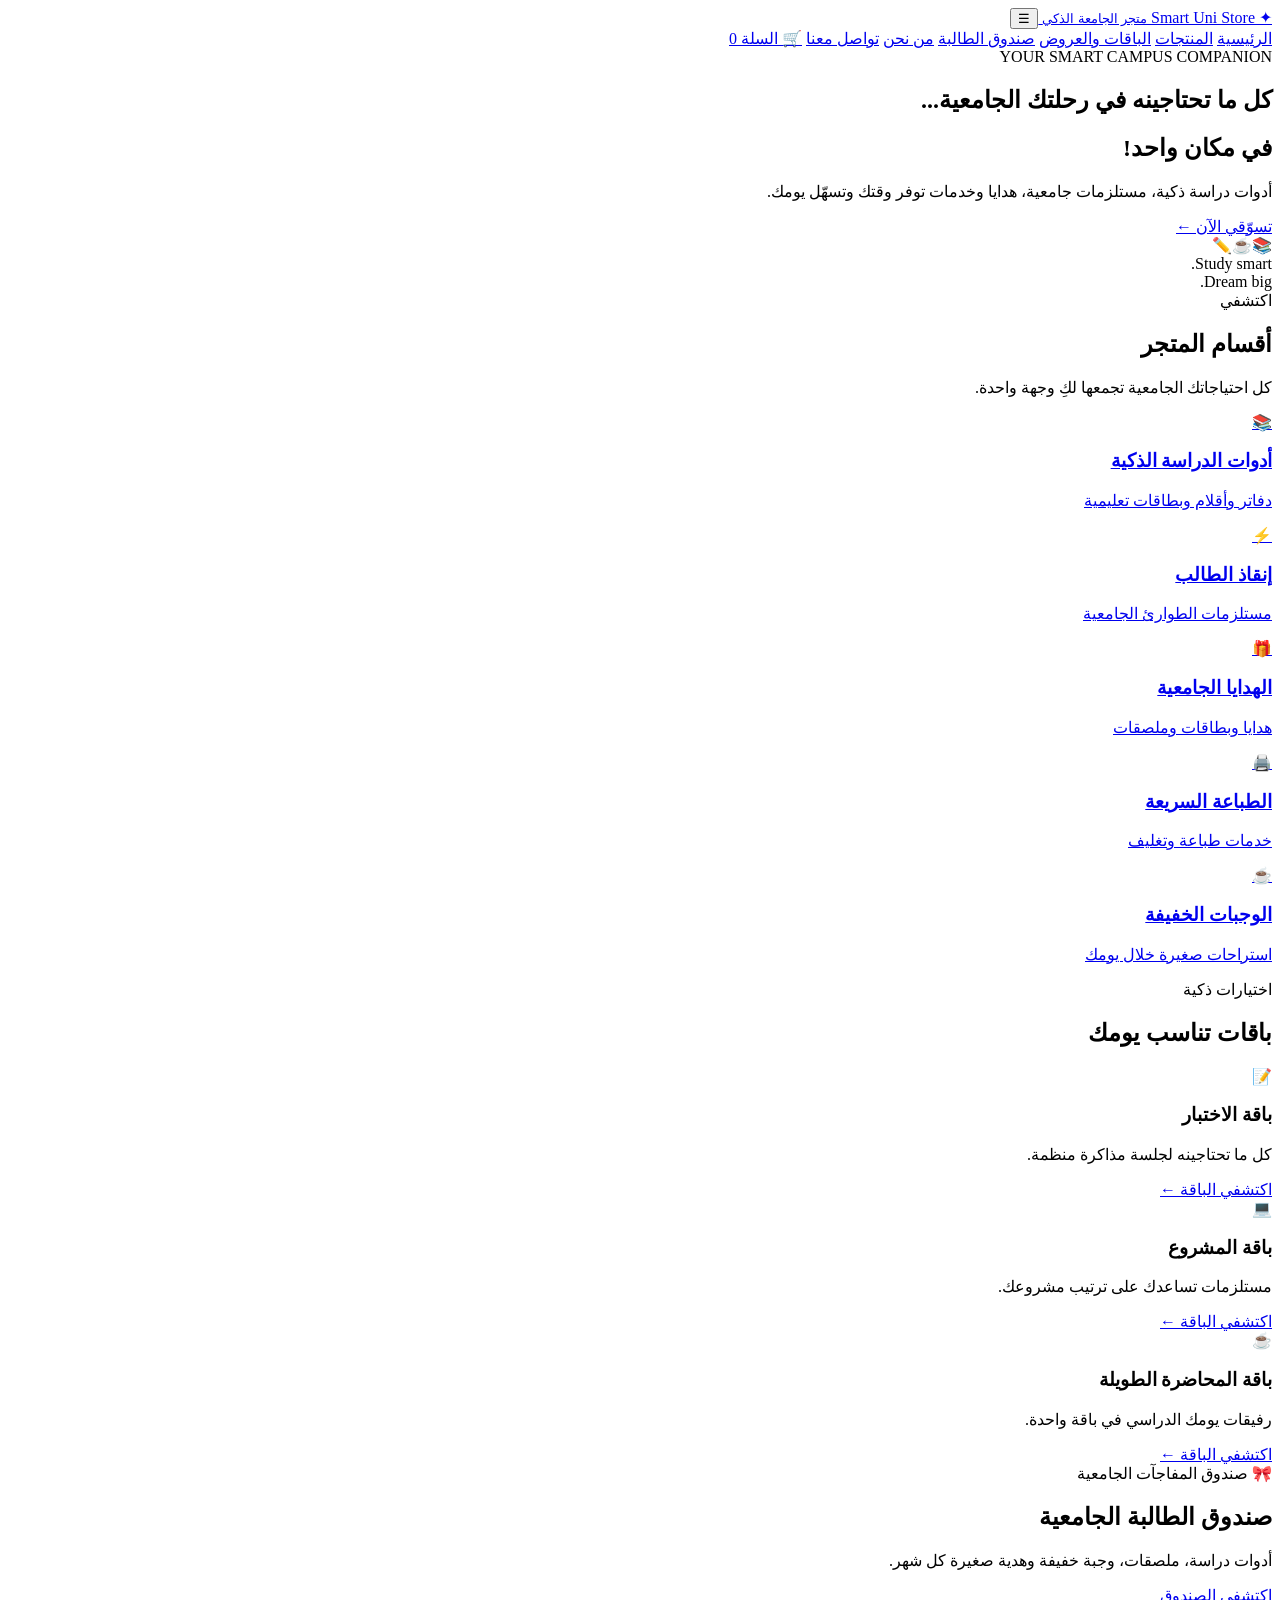
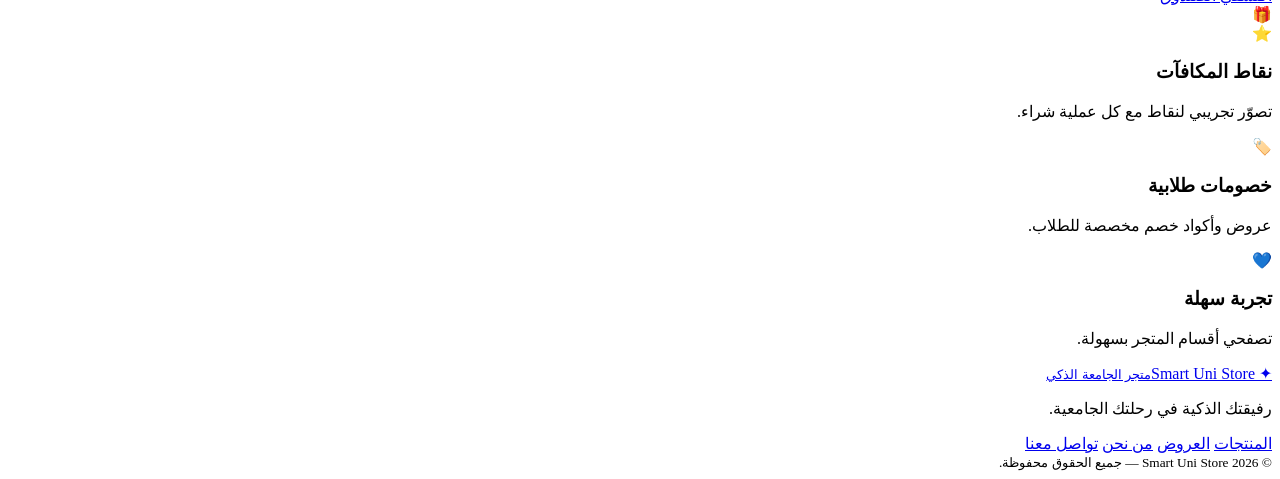
==== index.html @ 857a0400 "Create index.html" ====
<!DOCTYPE html>
<html lang="ar" dir="rtl">
<head>
  <meta charset="UTF-8">
  <meta name="viewport" content="width=device-width, initial-scale=1">
  <meta name="theme-color" content="#2A4D8F">
  <title>Smart Uni Store | متجر الجامعة الذكي</title>
  <meta name="description" content="كل ما تحتاجينه في رحلتك الجامعية في مكان واحد.">
  <link rel="preconnect" href="https://fonts.googleapis.com">
  <link rel="preconnect" href="https://fonts.gstatic.com" crossorigin>
  <link href="https://fonts.googleapis.com/css2?family=Cairo:wght@400;500;600;700;800&family=Montserrat:wght@500;600;700&display=swap" rel="stylesheet">
  <link rel="stylesheet" href="style.css">
</head>
<body>
  <header class="site-header">
    <a class="brand" href="index.html">
      <span class="brand-icon">✦</span>
      <span>Smart Uni Store
        <small>متجر الجامعة الذكي</small>
      </span>
    </a>
    <button class="menu-toggle" aria-label="فتح القائمة"
      aria-expanded="false" aria-controls="main-nav">☰</button>
    <nav id="main-nav">
      <a href="index.html">الرئيسية</a>
      <a href="products.html">المنتجات</a>
      <a href="offers.html">الباقات والعروض</a>
      <a href="box.html">صندوق الطالبة</a>
      <a href="about.html">من نحن</a>
      <a href="contact.html">تواصل معنا</a>
      <a href="cart.html">🛒 السلة <span id="cart-count">0</span></a>
    </nav>
  </header>

  <main>
    <section class="hero">
      <div class="hero-content">
        <span class="eyebrow">YOUR SMART CAMPUS COMPANION</span>
        <h1>كل ما تحتاجينه في رحلتك الجامعية...</h1>
        <h2>في مكان واحد!</h2>
        <p>أدوات دراسة ذكية، مستلزمات جامعية، هدايا وخدمات توفر وقتك وتسهّل يومك.</p>
        <a class="btn btn-gold" href="products.html">تسوّقي الآن ←</a>
      </div>
      <div class="hero-art" aria-hidden="true">
        <span>📚</span><span>☕</span><span>✏️</span>
        <div>Study smart.<br>Dream big.</div>
      </div>
    </section>

    <section class="section">
      <div class="section-heading">
        <span>اكتشفي</span>
        <h2>أقسام المتجر</h2>
        <p>كل احتياجاتك الجامعية تجمعها لكِ وجهة واحدة.</p>
      </div>
      <div class="category-grid">
        <a class="category-card" href="products.html">
          <span>📚</span><h3>أدوات الدراسة الذكية</h3>
          <p>دفاتر وأقلام وبطاقات تعليمية</p>
        </a>
        <a class="category-card" href="products.html?category=rescue">
          <span>⚡</span><h3>إنقاذ الطالب</h3>
          <p>مستلزمات الطوارئ الجامعية</p>
        </a>
        <a class="category-card" href="products.html?category=gifts">
          <span>🎁</span><h3>الهدايا الجامعية</h3>
          <p>هدايا وبطاقات وملصقات</p>
        </a>
        <a class="category-card" href="printing.html">
          <span>🖨️</span><h3>الطباعة السريعة</h3>
          <p>خدمات طباعة وتغليف</p>
        </a>
        <a class="category-card" href="products.html?category=snacks">
          <span>☕</span><h3>الوجبات الخفيفة</h3>
          <p>استراحات صغيرة خلال يومك</p>
        </a>
      </div>
    </section>

    <section class="section offers-section">
      <div class="section-heading">
        <span>اختيارات ذكية</span>
        <h2>باقات تناسب يومك</h2>
      </div>
      <div class="offer-grid">
        <article class="offer-card">
          <span>📝</span><h3>باقة الاختبار</h3>
          <p>كل ما تحتاجينه لجلسة مذاكرة منظمة.</p>
          <a href="offers.html">اكتشفي الباقة ←</a>
        </article>
        <article class="offer-card">
          <span>💻</span><h3>باقة المشروع</h3>
          <p>مستلزمات تساعدك على ترتيب مشروعك.</p>
          <a href="offers.html">اكتشفي الباقة ←</a>
        </article>
        <article class="offer-card">
          <span>☕</span><h3>باقة المحاضرة الطويلة</h3>
          <p>رفيقات يومك الدراسي في باقة واحدة.</p>
          <a href="offers.html">اكتشفي الباقة ←</a>
        </article>
      </div>
    </section>

    <section class="student-box">
      <div>
        <span>🎀 صندوق المفاجآت الجامعية</span>
        <h2>صندوق الطالبة الجامعية</h2>
        <p>أدوات دراسة، ملصقات، وجبة خفيفة وهدية صغيرة كل شهر.</p>
        <a class="btn btn-light" href="box.html">اكتشفي الصندوق</a>
      </div>
      <div class="box-illustration" aria-hidden="true">🎁</div>
    </section>

    <section class="section benefits">
      <div><span>⭐</span><h3>نقاط المكافآت</h3><p>تصوّر تجريبي لنقاط مع كل عملية شراء.</p></div>
      <div><span>🏷️</span><h3>خصومات طلابية</h3><p>عروض وأكواد خصم مخصصة للطلاب.</p></div>
      <div><span>💙</span><h3>تجربة سهلة</h3><p>تصفحي أقسام المتجر بسهولة.</p></div>
    </section>
  </main>

  <footer class="site-footer">
    <a class="brand footer-brand" href="index.html">
      <span class="brand-icon">✦</span>
      <span>Smart Uni Store<small>متجر الجامعة الذكي</small></span>
    </a>
    <p>رفيقتك الذكية في رحلتك الجامعية.</p>
    <div class="footer-links">
      <a href="products.html">المنتجات</a>
      <a href="offers.html">العروض</a>
      <a href="about.html">من نحن</a>
      <a href="contact.html">تواصل معنا</a>
    </div>
    <small>© 2026 Smart Uni Store — جميع الحقوق محفوظة.</small>
  </footer>

  <script src="script.js"></script>
</body>
</html>
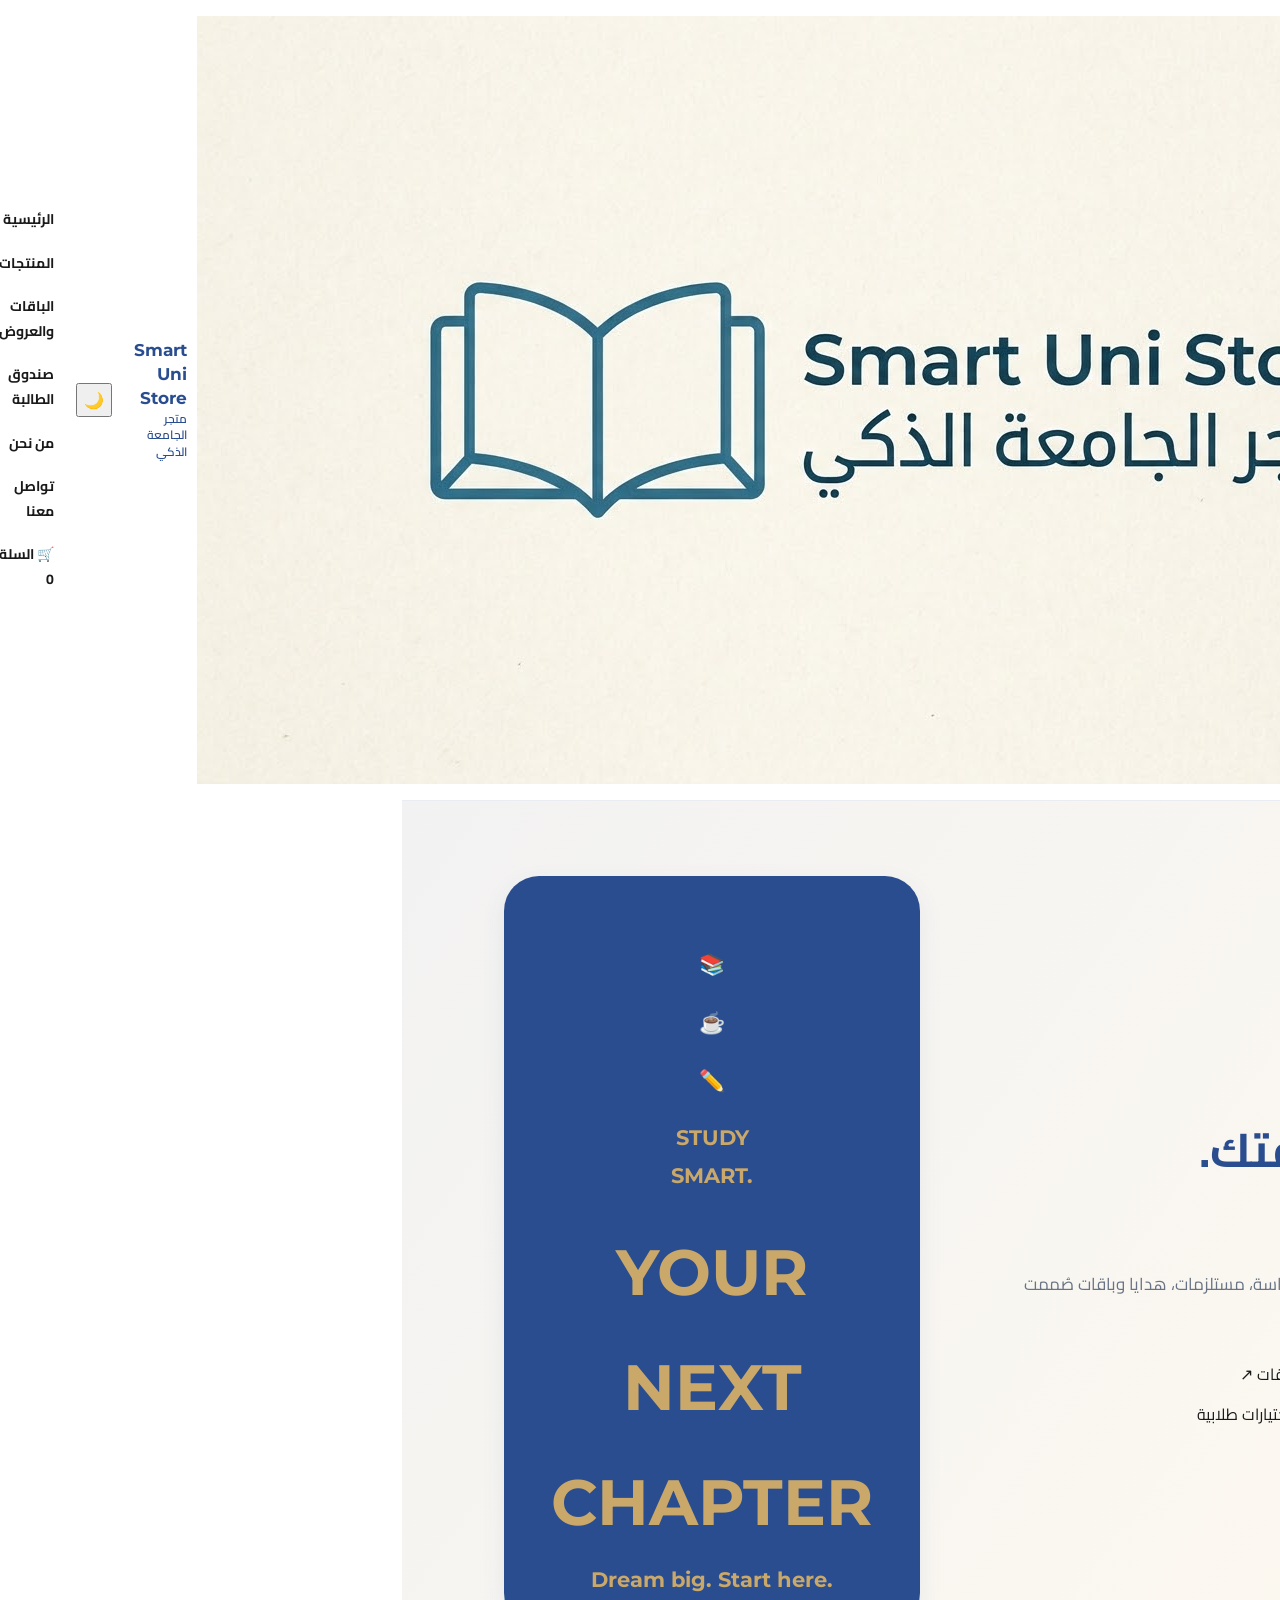
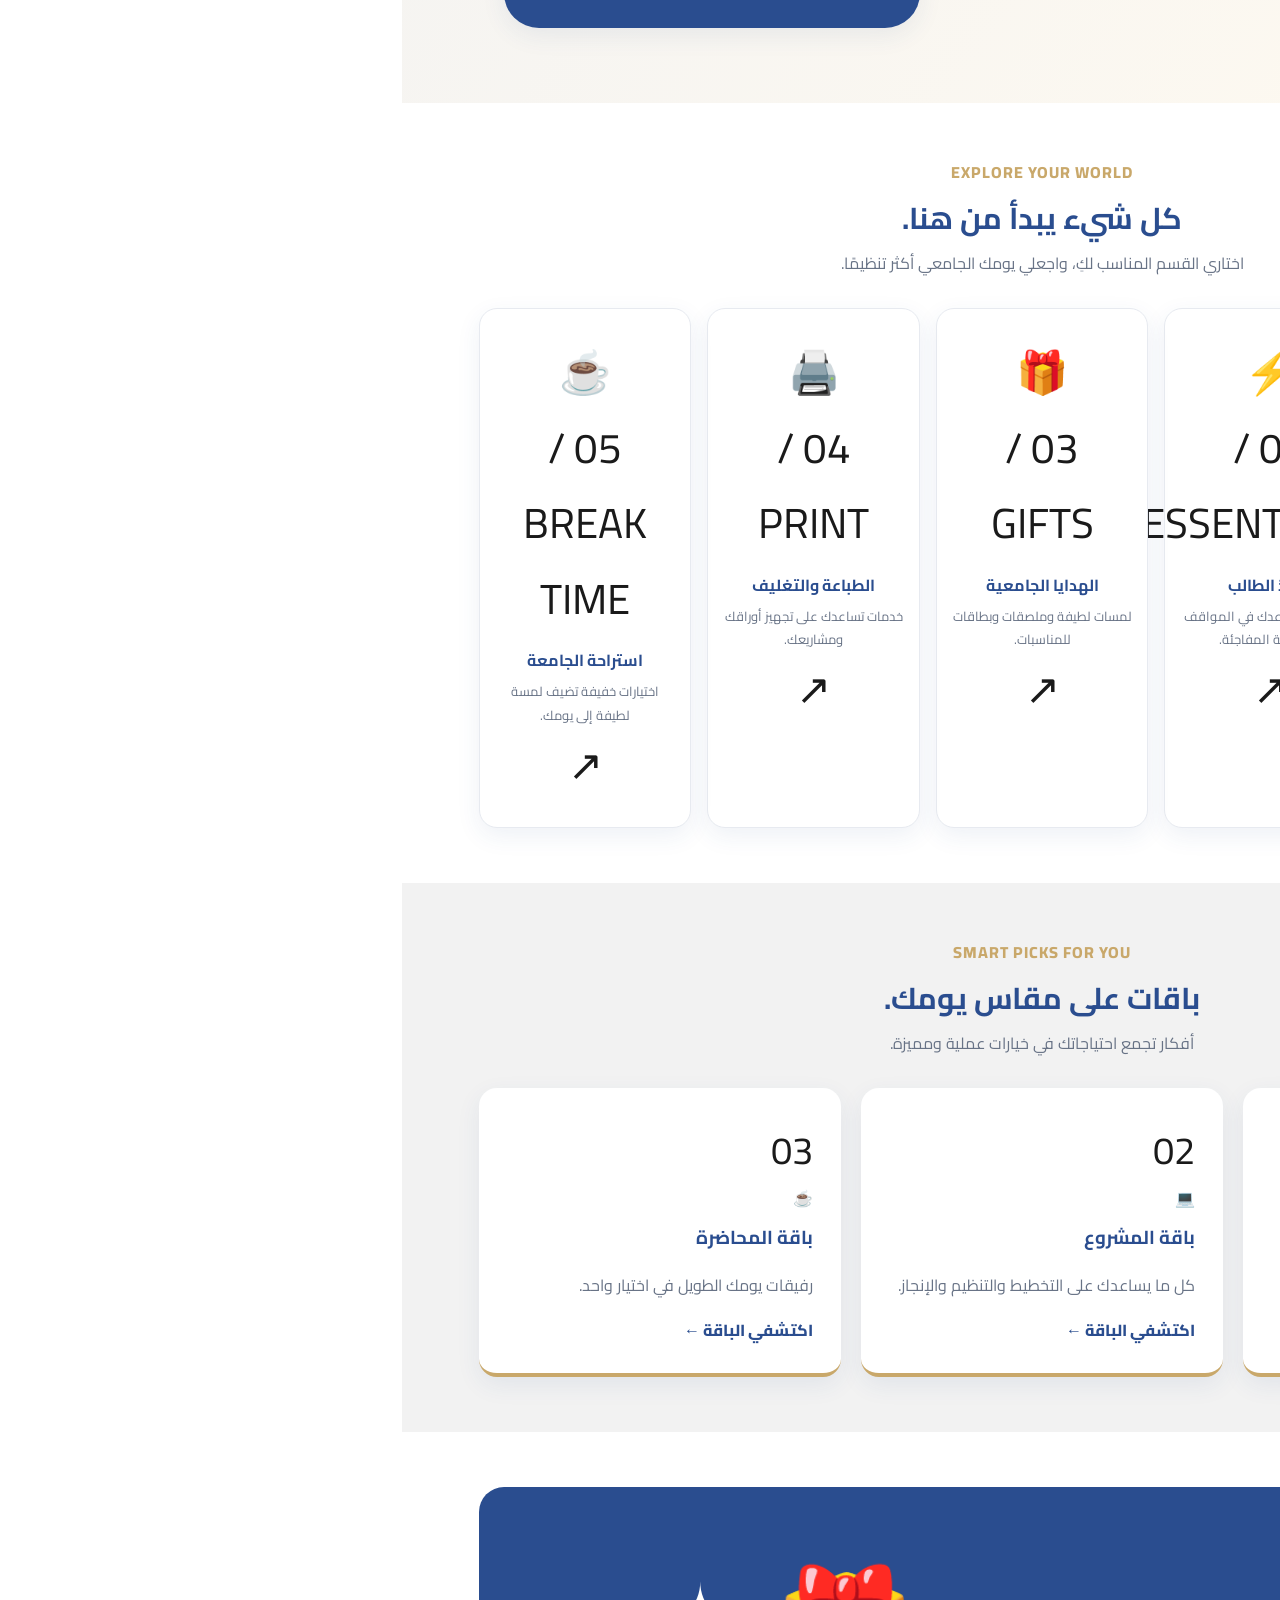
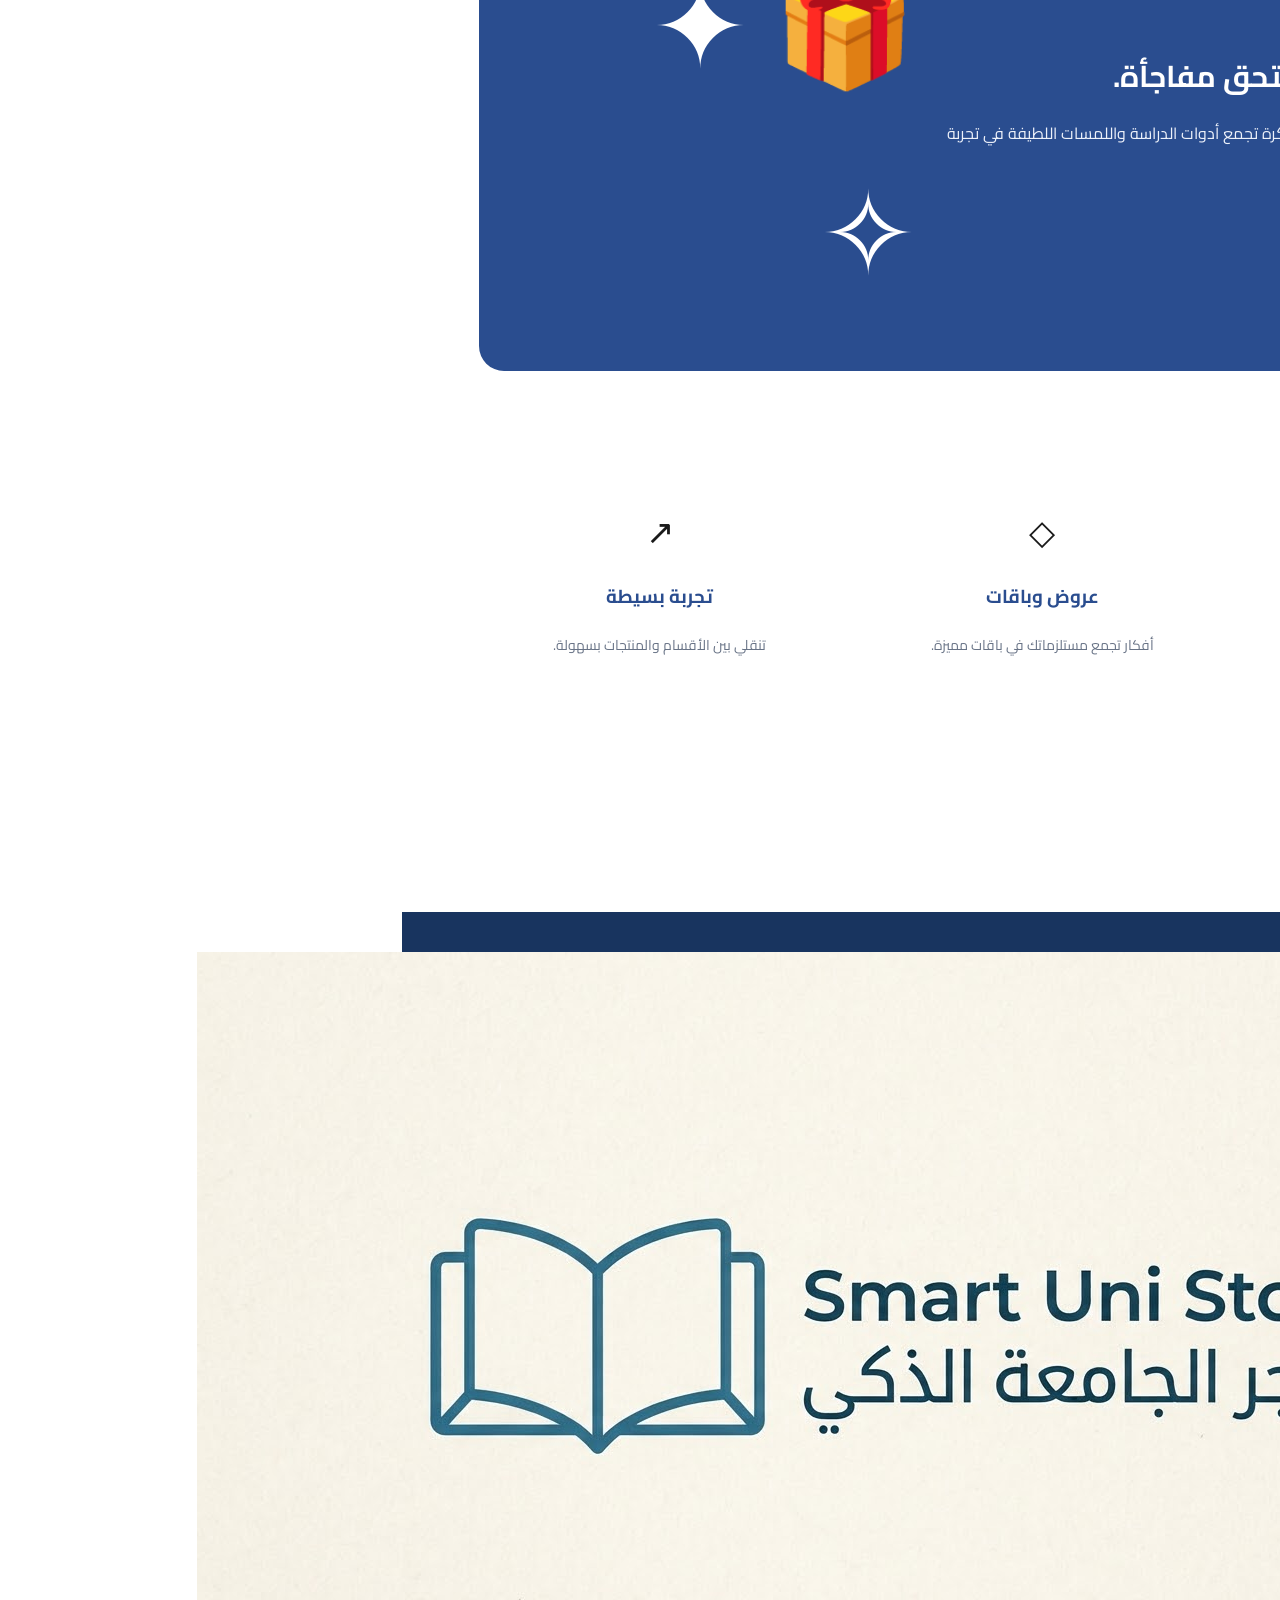
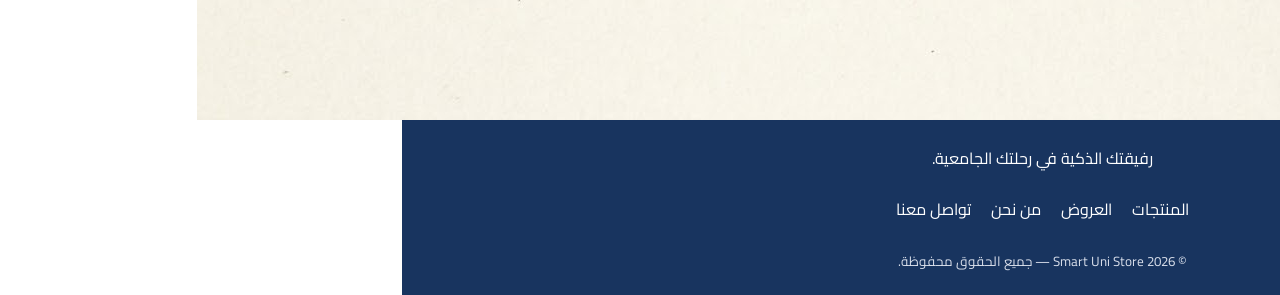
==== commit 326c02d6: "Update index.html" ====
--- a/index.html
+++ b/index.html
@@ -6,30 +6,37 @@
   <meta name="viewport" content="width=device-width, initial-scale=1">
   <meta name="theme-color" content="#2A4D8F">
   <title>Smart Uni Store | متجر الجامعة الذكي</title>
-  <meta name="description" content="كل ما تحتاجينه في رحلتك الجامعية في مكان واحد.">
+  <meta name="description" content="وجهتك الجامعية الذكية للأدوات الدراسية والمستلزمات والهدايا.">
   <link rel="preconnect" href="https://fonts.googleapis.com">
   <link rel="preconnect" href="https://fonts.gstatic.com" crossorigin>
-  <link href="https://fonts.googleapis.com/css2?family=Cairo:wght@400;500;600;700;800&family=Montserrat:wght@500;600;700&display=swap" rel="stylesheet">
+  <link href="https://fonts.googleapis.com/css2?family=Cairo:wght@400;500;600;700;800;900&family=Montserrat:wght@500;600;700;800&display=swap" rel="stylesheet">
   <link rel="stylesheet" href="style.css">
 </head>
 <body>
+
   <header class="site-header">
-    <a class="brand" href="index.html">
-      <span class="brand-icon">✦</span>
-      <span>Smart Uni Store
+    <a class="brand" href="index.html" aria-label="Smart Uni Store الرئيسية">
+      <img src="IMG_2019.jpeg" alt="شعار Smart Uni Store" class="brand-logo">
+      <span class="brand-text">
+        <strong>Smart Uni Store</strong>
         <small>متجر الجامعة الذكي</small>
       </span>
     </a>
-    <button class="menu-toggle" aria-label="فتح القائمة"
-      aria-expanded="false" aria-controls="main-nav">☰</button>
+
+    <div class="header-actions">
+      <button id="theme-toggle" class="theme-toggle" type="button" aria-label="تغيير المظهر" title="الوضع الداكن أو الفاتح">🌙</button>
+      <button class="menu-toggle" type="button" aria-label="فتح القائمة"
+        aria-expanded="false" aria-controls="main-nav">☰</button>
+    </div>
+
     <nav id="main-nav">
-      <a href="index.html">الرئيسية</a>
+      <a href="index.html" aria-current="page">الرئيسية</a>
       <a href="products.html">المنتجات</a>
       <a href="offers.html">الباقات والعروض</a>
       <a href="box.html">صندوق الطالبة</a>
       <a href="about.html">من نحن</a>
       <a href="contact.html">تواصل معنا</a>
-      <a href="cart.html">🛒 السلة <span id="cart-count">0</span></a>
+      <a href="cart.html" class="cart-link">🛒 السلة <span id="cart-count">0</span></a>
     </nav>
   </header>
 
@@ -37,100 +44,177 @@
     <section class="hero">
       <div class="hero-content">
         <span class="eyebrow">YOUR SMART CAMPUS COMPANION</span>
-        <h1>كل ما تحتاجينه في رحلتك الجامعية...</h1>
-        <h2>في مكان واحد!</h2>
-        <p>أدوات دراسة ذكية، مستلزمات جامعية، هدايا وخدمات توفر وقتك وتسهّل يومك.</p>
-        <a class="btn btn-gold" href="products.html">تسوّقي الآن ←</a>
-      </div>
-      <div class="hero-art" aria-hidden="true">
-        <span>📚</span><span>☕</span><span>✏️</span>
-        <div>Study smart.<br>Dream big.</div>
+        <h1>جامعتك، بطريقتك.<br><span>يومك أذكى.</span></h1>
+        <p>كل ما تحتاجينه في رحلتك الجامعية؛ أدوات دراسة، مستلزمات، هدايا وباقات صُممت لتجعل يومك أسهل وأكثر إلهامًا.</p>
+
+        <div class="hero-actions">
+          <a class="btn btn-gold" href="products.html">اكتشفي المنتجات <span>←</span></a>
+          <a class="hero-secondary" href="offers.html">استكشفي الباقات ↗</a>
+        </div>
+
+        <div class="hero-highlights">
+          <span>✦ احتياجات في مكان واحد</span>
+          <span>✦ تجربة سهلة</span>
+          <span>✦ اختيارات طلابية</span>
+        </div>
+      </div>
+
+      <div class="hero-art" aria-label="أدوات الدراسة الجامعية">
+        <div class="hero-orbit orbit-one"></div>
+        <div class="hero-orbit orbit-two"></div>
+        <div class="hero-product product-book">📚</div>
+        <div class="hero-product product-coffee">☕</div>
+        <div class="hero-product product-pencil">✏️</div>
+        <div class="hero-sticker">STUDY<br>SMART.</div>
+        <div class="hero-art-caption">
+          <span>YOUR NEXT CHAPTER</span>
+          <strong>Dream big. Start here.</strong>
+        </div>
       </div>
     </section>
 
     <section class="section">
       <div class="section-heading">
-        <span>اكتشفي</span>
-        <h2>أقسام المتجر</h2>
-        <p>كل احتياجاتك الجامعية تجمعها لكِ وجهة واحدة.</p>
-      </div>
+        <span class="section-kicker">EXPLORE YOUR WORLD</span>
+        <h2>كل شيء يبدأ من <span>هنا.</span></h2>
+        <p>اختاري القسم المناسب لكِ، واجعلي يومك الجامعي أكثر تنظيمًا.</p>
+      </div>
+
       <div class="category-grid">
         <a class="category-card" href="products.html">
-          <span>📚</span><h3>أدوات الدراسة الذكية</h3>
-          <p>دفاتر وأقلام وبطاقات تعليمية</p>
-        </a>
+          <span class="category-icon">📚</span>
+          <span class="category-number">01 / STUDY</span>
+          <h3>أدوات الدراسة</h3>
+          <p>دفاتر، أقلام وبطاقات تعليمية لتنظيم أفكارك.</p>
+          <span class="card-arrow">↗</span>
+        </a>
+
         <a class="category-card" href="products.html?category=rescue">
-          <span>⚡</span><h3>إنقاذ الطالب</h3>
-          <p>مستلزمات الطوارئ الجامعية</p>
-        </a>
+          <span class="category-icon">⚡</span>
+          <span class="category-number">02 / ESSENTIALS</span>
+          <h3>إنقاذ الطالب</h3>
+          <p>مستلزمات تساعدك في المواقف الجامعية المفاجئة.</p>
+          <span class="card-arrow">↗</span>
+        </a>
+
         <a class="category-card" href="products.html?category=gifts">
-          <span>🎁</span><h3>الهدايا الجامعية</h3>
-          <p>هدايا وبطاقات وملصقات</p>
-        </a>
+          <span class="category-icon">🎁</span>
+          <span class="category-number">03 / GIFTS</span>
+          <h3>الهدايا الجامعية</h3>
+          <p>لمسات لطيفة وملصقات وبطاقات للمناسبات.</p>
+          <span class="card-arrow">↗</span>
+        </a>
+
         <a class="category-card" href="printing.html">
-          <span>🖨️</span><h3>الطباعة السريعة</h3>
-          <p>خدمات طباعة وتغليف</p>
-        </a>
+          <span class="category-icon">🖨️</span>
+          <span class="category-number">04 / PRINT</span>
+          <h3>الطباعة والتغليف</h3>
+          <p>خدمات تساعدك على تجهيز أوراقك ومشاريعك.</p>
+          <span class="card-arrow">↗</span>
+        </a>
+
         <a class="category-card" href="products.html?category=snacks">
-          <span>☕</span><h3>الوجبات الخفيفة</h3>
-          <p>استراحات صغيرة خلال يومك</p>
+          <span class="category-icon">☕</span>
+          <span class="category-number">05 / BREAK TIME</span>
+          <h3>استراحة الجامعة</h3>
+          <p>اختيارات خفيفة تضيف لمسة لطيفة إلى يومك.</p>
+          <span class="card-arrow">↗</span>
         </a>
       </div>
     </section>
 
     <section class="section offers-section">
       <div class="section-heading">
-        <span>اختيارات ذكية</span>
-        <h2>باقات تناسب يومك</h2>
-      </div>
+        <span class="section-kicker">SMART PICKS FOR YOU</span>
+        <h2>باقات على <span>مقاس يومك.</span></h2>
+        <p>أفكار تجمع احتياجاتك في خيارات عملية ومميزة.</p>
+      </div>
+
       <div class="offer-grid">
         <article class="offer-card">
-          <span>📝</span><h3>باقة الاختبار</h3>
-          <p>كل ما تحتاجينه لجلسة مذاكرة منظمة.</p>
-          <a href="offers.html">اكتشفي الباقة ←</a>
+          <span class="offer-number">01</span>
+          <div class="offer-icon">📝</div>
+          <h3>باقة الاختبار</h3>
+          <p>رتّبي جلسة المذاكرة بأدواتك الأساسية.</p>
+          <a href="offers.html">اكتشفي الباقة <span>←</span></a>
         </article>
+
         <article class="offer-card">
-          <span>💻</span><h3>باقة المشروع</h3>
-          <p>مستلزمات تساعدك على ترتيب مشروعك.</p>
-          <a href="offers.html">اكتشفي الباقة ←</a>
+          <span class="offer-number">02</span>
+          <div class="offer-icon">💻</div>
+          <h3>باقة المشروع</h3>
+          <p>كل ما يساعدك على التخطيط والتنظيم والإنجاز.</p>
+          <a href="offers.html">اكتشفي الباقة <span>←</span></a>
         </article>
+
         <article class="offer-card">
-          <span>☕</span><h3>باقة المحاضرة الطويلة</h3>
-          <p>رفيقات يومك الدراسي في باقة واحدة.</p>
-          <a href="offers.html">اكتشفي الباقة ←</a>
+          <span class="offer-number">03</span>
+          <div class="offer-icon">☕</div>
+          <h3>باقة المحاضرة</h3>
+          <p>رفيقات يومك الطويل في اختيار واحد.</p>
+          <a href="offers.html">اكتشفي الباقة <span>←</span></a>
         </article>
       </div>
     </section>
 
     <section class="student-box">
-      <div>
-        <span>🎀 صندوق المفاجآت الجامعية</span>
-        <h2>صندوق الطالبة الجامعية</h2>
-        <p>أدوات دراسة، ملصقات، وجبة خفيفة وهدية صغيرة كل شهر.</p>
-        <a class="btn btn-light" href="box.html">اكتشفي الصندوق</a>
-      </div>
-      <div class="box-illustration" aria-hidden="true">🎁</div>
+      <div class="student-box-content">
+        <span class="section-kicker">A LITTLE SURPRISE FOR YOU</span>
+        <h2>يومك الجامعي يستحق <span>مفاجأة.</span></h2>
+        <p>اكتشفي صندوق الطالبة الجامعية، بفكرة تجمع أدوات الدراسة واللمسات اللطيفة في تجربة واحدة.</p>
+        <a class="btn btn-light" href="box.html">اكتشفي الصندوق ←</a>
+      </div>
+      <div class="box-illustration" aria-hidden="true">
+        <span class="box-glow"></span>
+        <span class="box-emoji">🎁</span>
+        <span class="box-sparkle sparkle-one">✦</span>
+        <span class="box-sparkle sparkle-two">✧</span>
+      </div>
     </section>
 
     <section class="section benefits">
-      <div><span>⭐</span><h3>نقاط المكافآت</h3><p>تصوّر تجريبي لنقاط مع كل عملية شراء.</p></div>
-      <div><span>🏷️</span><h3>خصومات طلابية</h3><p>عروض وأكواد خصم مخصصة للطلاب.</p></div>
-      <div><span>💙</span><h3>تجربة سهلة</h3><p>تصفحي أقسام المتجر بسهولة.</p></div>
+      <div class="benefit-card">
+        <span>✦</span>
+        <h3>اختيارات ذكية</h3>
+        <p>أقسام متنوعة لاحتياجات الحياة الجامعية.</p>
+      </div>
+      <div class="benefit-card">
+        <span>◇</span>
+        <h3>عروض وباقات</h3>
+        <p>أفكار تجمع مستلزماتك في باقات مميزة.</p>
+      </div>
+      <div class="benefit-card">
+        <span>↗</span>
+        <h3>تجربة بسيطة</h3>
+        <p>تنقلي بين الأقسام والمنتجات بسهولة.</p>
+      </div>
+    </section>
+
+    <section class="closing-banner">
+      <span class="section-kicker">YOUR CAMPUS. YOUR STYLE.</span>
+      <h2>ابدئي فصلًا جامعيًا <span>أكثر ذكاءً.</span></h2>
+      <a class="btn btn-gold" href="products.html">تصفحي المتجر الآن ←</a>
     </section>
   </main>
 
   <footer class="site-footer">
     <a class="brand footer-brand" href="index.html">
-      <span class="brand-icon">✦</span>
-      <span>Smart Uni Store<small>متجر الجامعة الذكي</small></span>
+      <img src="IMG_2019.jpeg" alt="شعار Smart Uni Store" class="brand-logo">
+      <span class="brand-text">
+        <strong>Smart Uni Store</strong>
+        <small>متجر الجامعة الذكي</small>
+      </span>
     </a>
+
     <p>رفيقتك الذكية في رحلتك الجامعية.</p>
+
     <div class="footer-links">
       <a href="products.html">المنتجات</a>
       <a href="offers.html">العروض</a>
       <a href="about.html">من نحن</a>
       <a href="contact.html">تواصل معنا</a>
     </div>
+
     <small>© 2026 Smart Uni Store — جميع الحقوق محفوظة.</small>
   </footer>
 
--- a/style.css
+++ b/style.css
@@ -0,0 +1,472 @@
+
+@import url('https://fonts.googleapis.com/css2?family=Cairo:wght@400;500;600;700;800&family=Montserrat:wght@500;600;700&display=swap');
+
+:root {
+  --blue: #2A4D8F;
+  --gold: #C9A86A;
+  --gray: #F2F2F2;
+  --ink: #1A1A1A;
+  --white: #FFFFFF;
+  --muted: #687386;
+  --radius: 18px;
+  --shadow: 0 8px 25px rgba(42, 77, 143, 0.08);
+}
+
+* {
+  box-sizing: border-box;
+}
+
+html {
+  scroll-behavior: smooth;
+}
+
+body {
+  margin: 0;
+  font-family: 'Cairo', sans-serif;
+  background: var(--white);
+  color: var(--ink);
+  line-height: 1.8;
+}
+
+a {
+  color: inherit;
+  text-decoration: none;
+}
+
+button, input, textarea, select {
+  font: inherit;
+}
+
+button, a {
+  -webkit-tap-highlight-color: transparent;
+}
+
+.site-header {
+  display: flex;
+  align-items: center;
+  justify-content: space-between;
+  gap: 22px;
+  padding: 16px 6%;
+  background: var(--white);
+  border-bottom: 1px solid #e9edf3;
+  position: sticky;
+  top: 0;
+  z-index: 20;
+}
+
+.brand {
+  display: inline-flex;
+  align-items: center;
+  gap: 10px;
+  color: var(--blue);
+  font-family: 'Montserrat', 'Cairo', sans-serif;
+  font-size: 17px;
+  font-weight: 800;
+  line-height: 1.4;
+}
+
+.brand small {
+  display: block;
+  font-family: 'Cairo', sans-serif;
+  font-size: 12px;
+  font-weight: 600;
+}
+
+.brand-icon {
+  display: grid;
+  place-items: center;
+  width: 43px;
+  height: 43px;
+  background: var(--blue);
+  color: var(--gold);
+  border-radius: 14px;
+  font-size: 27px;
+}
+
+.site-header nav {
+  display: flex;
+  align-items: center;
+  flex-wrap: wrap;
+  gap: 18px;
+  font-size: 14px;
+  font-weight: 700;
+}
+
+.site-header nav a:hover,
+.footer-links a:hover {
+  color: var(--gold);
+}
+
+.menu-toggle {
+  display: none;
+  border: 0;
+  background: var(--blue);
+  color: white;
+  border-radius: 10px;
+  padding: 8px 12px;
+  font-size: 22px;
+  cursor: pointer;
+}
+
+.hero {
+  display: grid;
+  grid-template-columns: 1.2fr 0.8fr;
+  align-items: center;
+  gap: 35px;
+  padding: 75px 8%;
+  background: linear-gradient(125deg, #f2f2f2, #fffaf0);
+  overflow: hidden;
+}
+
+.hero-content {
+  max-width: 680px;
+}
+
+.eyebrow,
+.section-heading > span {
+  color: var(--gold);
+  font-weight: 800;
+  letter-spacing: 1px;
+}
+
+.hero h1 {
+  color: var(--blue);
+  font-size: clamp(28px, 4vw, 47px);
+  line-height: 1.45;
+  margin: 12px 0 0;
+}
+
+.hero h2 {
+  color: var(--gold);
+  font-size: clamp(28px, 4vw, 44px);
+  margin: 0 0 12px;
+}
+
+.hero p {
+  color: var(--muted);
+  font-size: 17px;
+  max-width: 570px;
+}
+
+.hero-art {
+  min-height: 270px;
+  border-radius: 35px;
+  background: var(--blue);
+  color: white;
+  display: flex;
+  align-items: center;
+  justify-content: center;
+  flex-wrap: wrap;
+  gap: 20px;
+  padding: 30px;
+  box-shadow: var(--shadow);
+}
+
+.hero-art span {
+  font-size: clamp(35px, 5vw, 65px);
+}
+
+.hero-art div {
+  width: 100%;
+  text-align: center;
+  color: var(--gold);
+  font-family: 'Montserrat', sans-serif;
+  font-size: 21px;
+  font-weight: 700;
+  direction: ltr;
+}
+
+.btn {
+  display: inline-flex;
+  align-items: center;
+  justify-content: center;
+  padding: 12px 25px;
+  border-radius: 30px;
+  font-weight: 800;
+  transition: transform .2s, box-shadow .2s;
+}
+
+.btn:hover {
+  transform: translateY(-2px);
+  box-shadow: var(--shadow);
+}
+
+.btn-gold {
+  background: var(--gold);
+  color: #fff;
+}
+
+.btn-light {
+  background: white;
+  color: var(--blue);
+}
+
+.section {
+  padding: 55px 6%;
+}
+
+.section-heading {
+  text-align: center;
+  margin-bottom: 30px;
+}
+
+.section-heading h2 {
+  color: var(--blue);
+  font-size: 30px;
+  margin: 4px 0;
+}
+
+.section-heading p {
+  color: var(--muted);
+  margin: 0;
+}
+
+.category-grid {
+  display: grid;
+  grid-template-columns: repeat(5, minmax(0, 1fr));
+  gap: 16px;
+}
+
+.category-card {
+  text-align: center;
+  padding: 25px 14px;
+  border: 1px solid #e7eaf0;
+  background: white;
+  border-radius: var(--radius);
+  box-shadow: var(--shadow);
+  transition: transform .2s, border-color .2s;
+}
+
+.category-card:hover {
+  transform: translateY(-5px);
+  border-color: var(--gold);
+}
+
+.category-card > span {
+  display: block;
+  font-size: 42px;
+}
+
+.category-card h3 {
+  color: var(--blue);
+  font-size: 16px;
+  margin: 10px 0 5px;
+}
+
+.category-card p {
+  color: var(--muted);
+  font-size: 13px;
+  margin: 0;
+}
+
+.offers-section {
+  background: var(--gray);
+}
+
+.offer-grid {
+  display: grid;
+  grid-template-columns: repeat(3, minmax(0, 1fr));
+  gap: 20px;
+}
+
+.offer-card {
+  background: white;
+  border-radius: var(--radius);
+  padding: 28px;
+  border-bottom: 4px solid var(--gold);
+  box-shadow: var(--shadow);
+}
+
+.offer-card > span {
+  font-size: 38px;
+}
+
+.offer-card h3 {
+  color: var(--blue);
+  margin: 8px 0;
+}
+
+.offer-card p {
+  color: var(--muted);
+}
+
+.offer-card a {
+  color: var(--blue);
+  font-weight: 800;
+}
+
+.student-box {
+  margin: 55px 6%;
+  padding: 35px 6%;
+  border-radius: 25px;
+  background: var(--blue);
+  color: white;
+  display: flex;
+  align-items: center;
+  justify-content: space-between;
+  gap: 25px;
+}
+
+.student-box h2 {
+  font-size: 30px;
+  margin: 8px 0;
+}
+
+.student-box p {
+  color: #edf1fa;
+}
+
+.student-box > div:first-child > span {
+  color: var(--gold);
+  font-weight: 800;
+}
+
+.box-illustration {
+  font-size: clamp(65px, 10vw, 115px);
+}
+
+.benefits {
+  display: grid;
+  grid-template-columns: repeat(3, minmax(0, 1fr));
+  gap: 20px;
+  text-align: center;
+}
+
+.benefits > div {
+  padding: 20px;
+}
+
+.benefits span {
+  font-size: 34px;
+}
+
+.benefits h3 {
+  color: var(--blue);
+}
+
+.benefits p {
+  color: var(--muted);
+  font-size: 14px;
+}
+
+.site-footer {
+  padding: 40px 6% 20px;
+  background: #18345f;
+  color: white;
+  text-align: center;
+}
+
+.footer-brand {
+  color: white;
+  justify-content: center;
+}
+
+.footer-links {
+  display: flex;
+  flex-wrap: wrap;
+  justify-content: center;
+  gap: 20px;
+  margin: 22px 0;
+}
+
+.site-footer > small {
+  color: #d8deea;
+}
+
+@media (max-width: 1000px) {
+  .site-header {
+    padding: 14px 4%;
+  }
+
+  .site-header nav {
+    gap: 12px;
+  }
+
+  .category-grid {
+    grid-template-columns: repeat(3, minmax(0, 1fr));
+  }
+
+  .hero {
+    padding: 55px 5%;
+  }
+}
+
+@media (max-width: 700px) {
+  .site-header {
+    flex-wrap: wrap;
+    gap: 12px;
+  }
+
+  .menu-toggle {
+    display: block;
+  }
+
+  .site-header nav {
+    display: none;
+    flex-direction: column;
+    align-items: stretch;
+    width: 100%;
+    gap: 0;
+  }
+
+  .site-header nav.open {
+    display: flex;
+  }
+
+  .site-header nav a {
+    padding: 10px 5px;
+    border-top: 1px solid #e9edf3;
+  }
+
+  .hero {
+    grid-template-columns: 1fr;
+    padding: 40px 6%;
+    gap: 25px;
+  }
+
+  .hero-art {
+    min-height: 190px;
+  }
+
+  .section {
+    padding: 40px 5%;
+  }
+
+  .category-grid {
+    grid-template-columns: repeat(2, minmax(0, 1fr));
+    gap: 12px;
+  }
+
+  .offer-grid,
+  .benefits {
+    grid-template-columns: 1fr;
+  }
+
+  .student-box {
+    margin: 35px 5%;
+    padding: 25px;
+  }
+
+  .student-box h2 {
+    font-size: 23px;
+  }
+
+  .box-illustration {
+    font-size: 55px;
+  }
+}
+
+@media (max-width: 380px) {
+  .brand {
+    font-size: 14px;
+  }
+
+  .brand-icon {
+    width: 36px;
+    height: 36px;
+  }
+
+  .category-card {
+    padding: 18px 8px;
+  }
+}
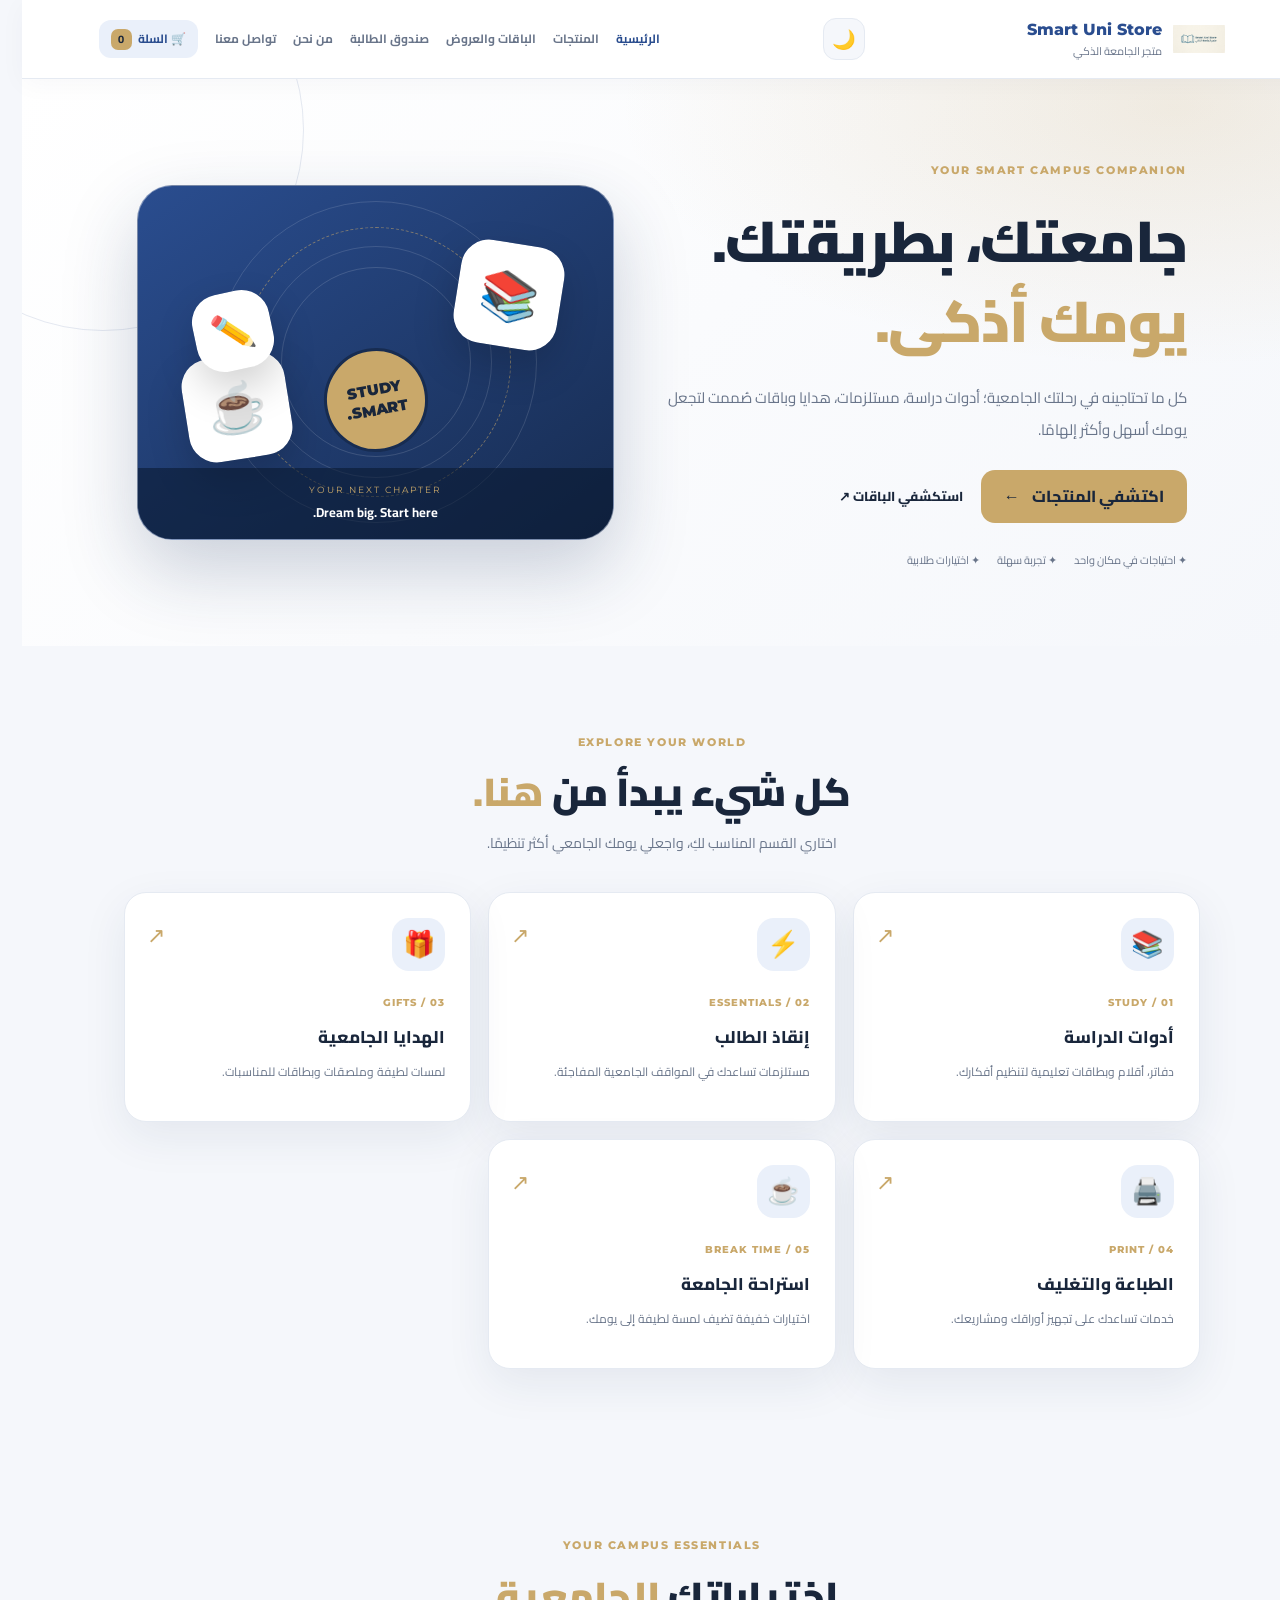
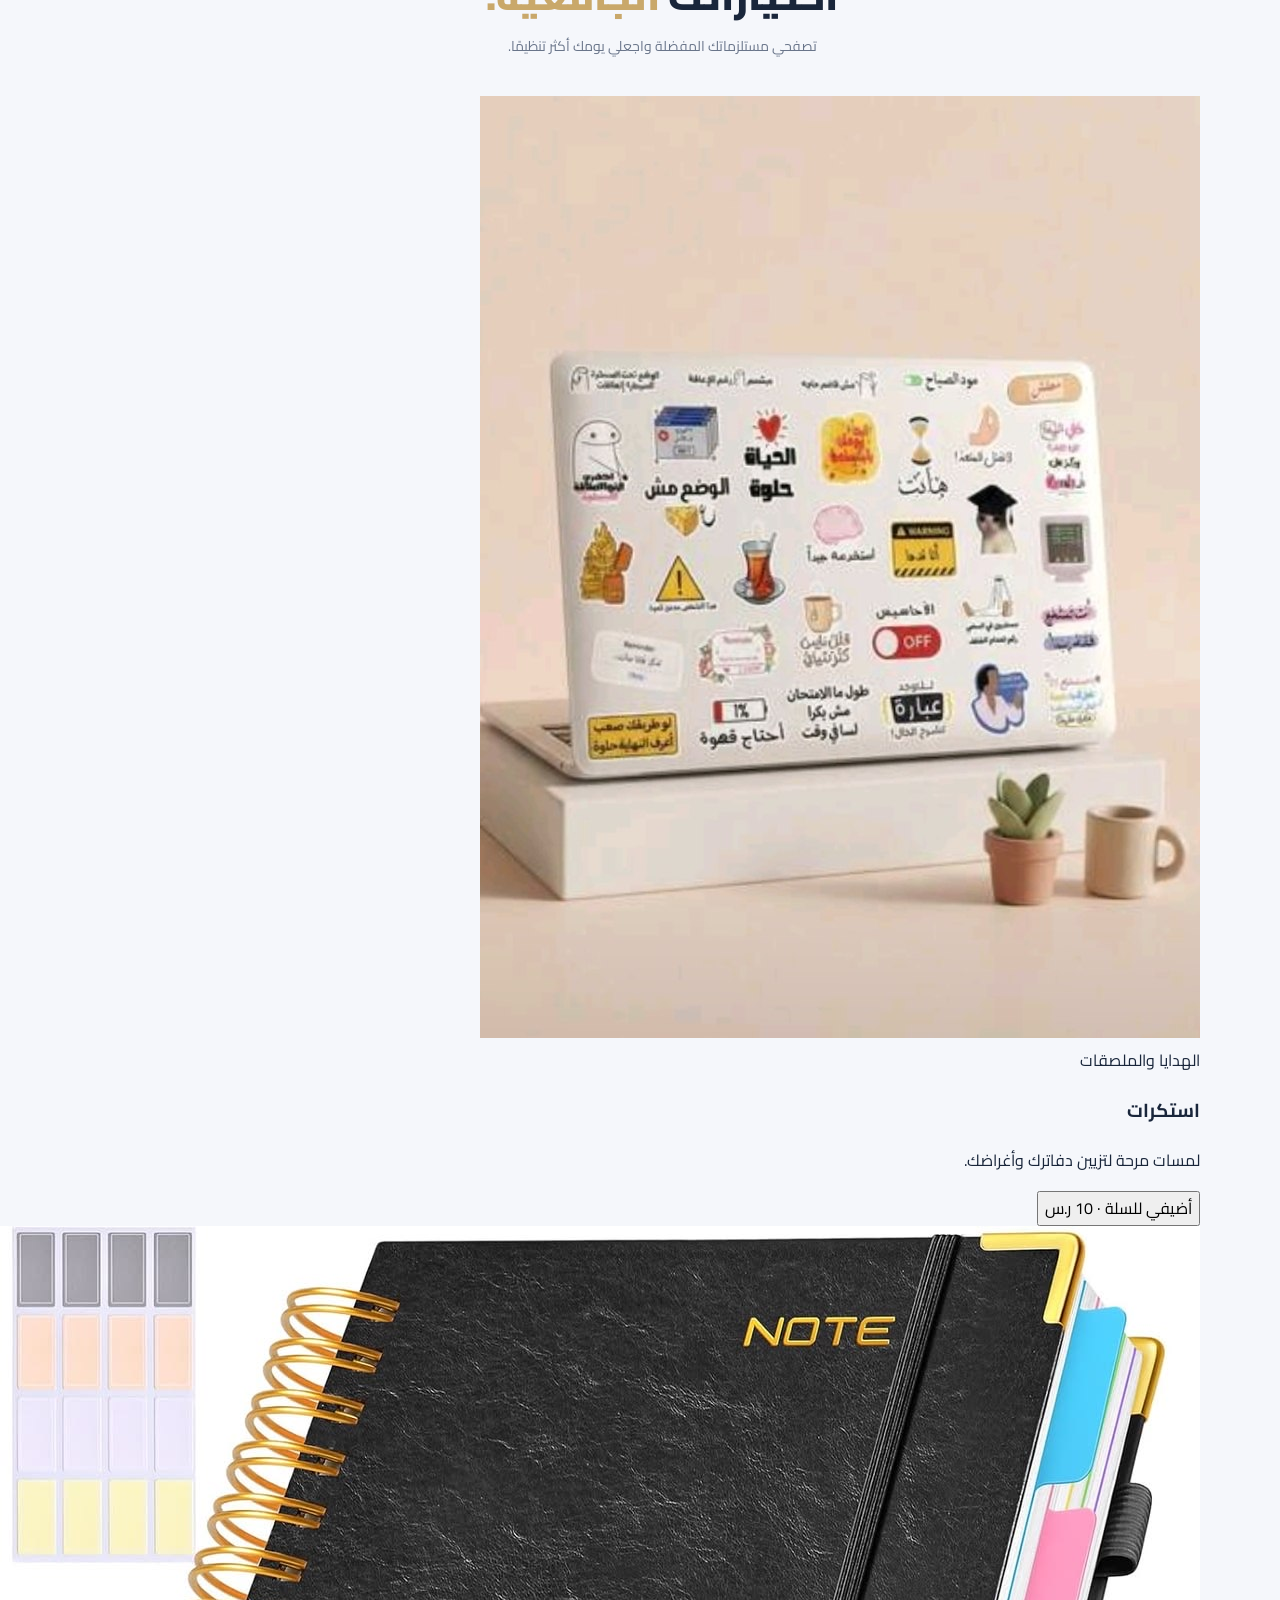
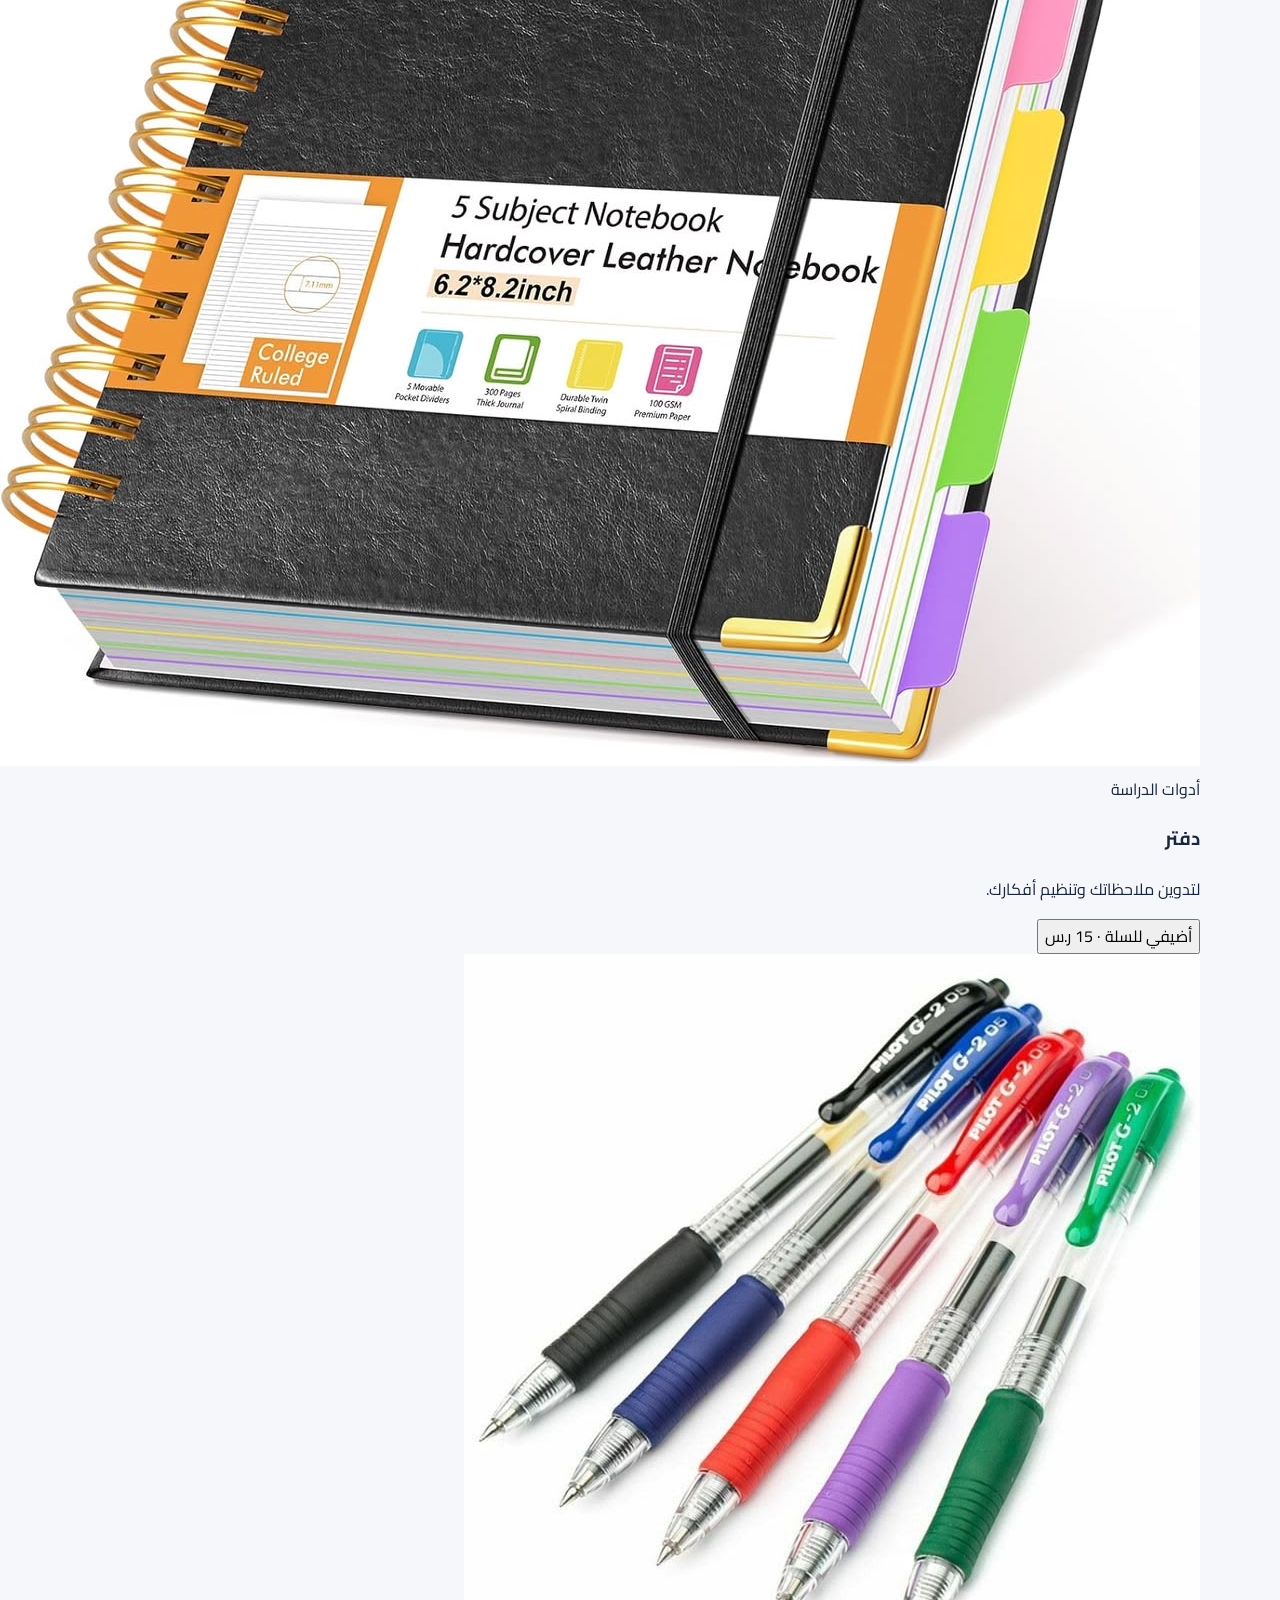
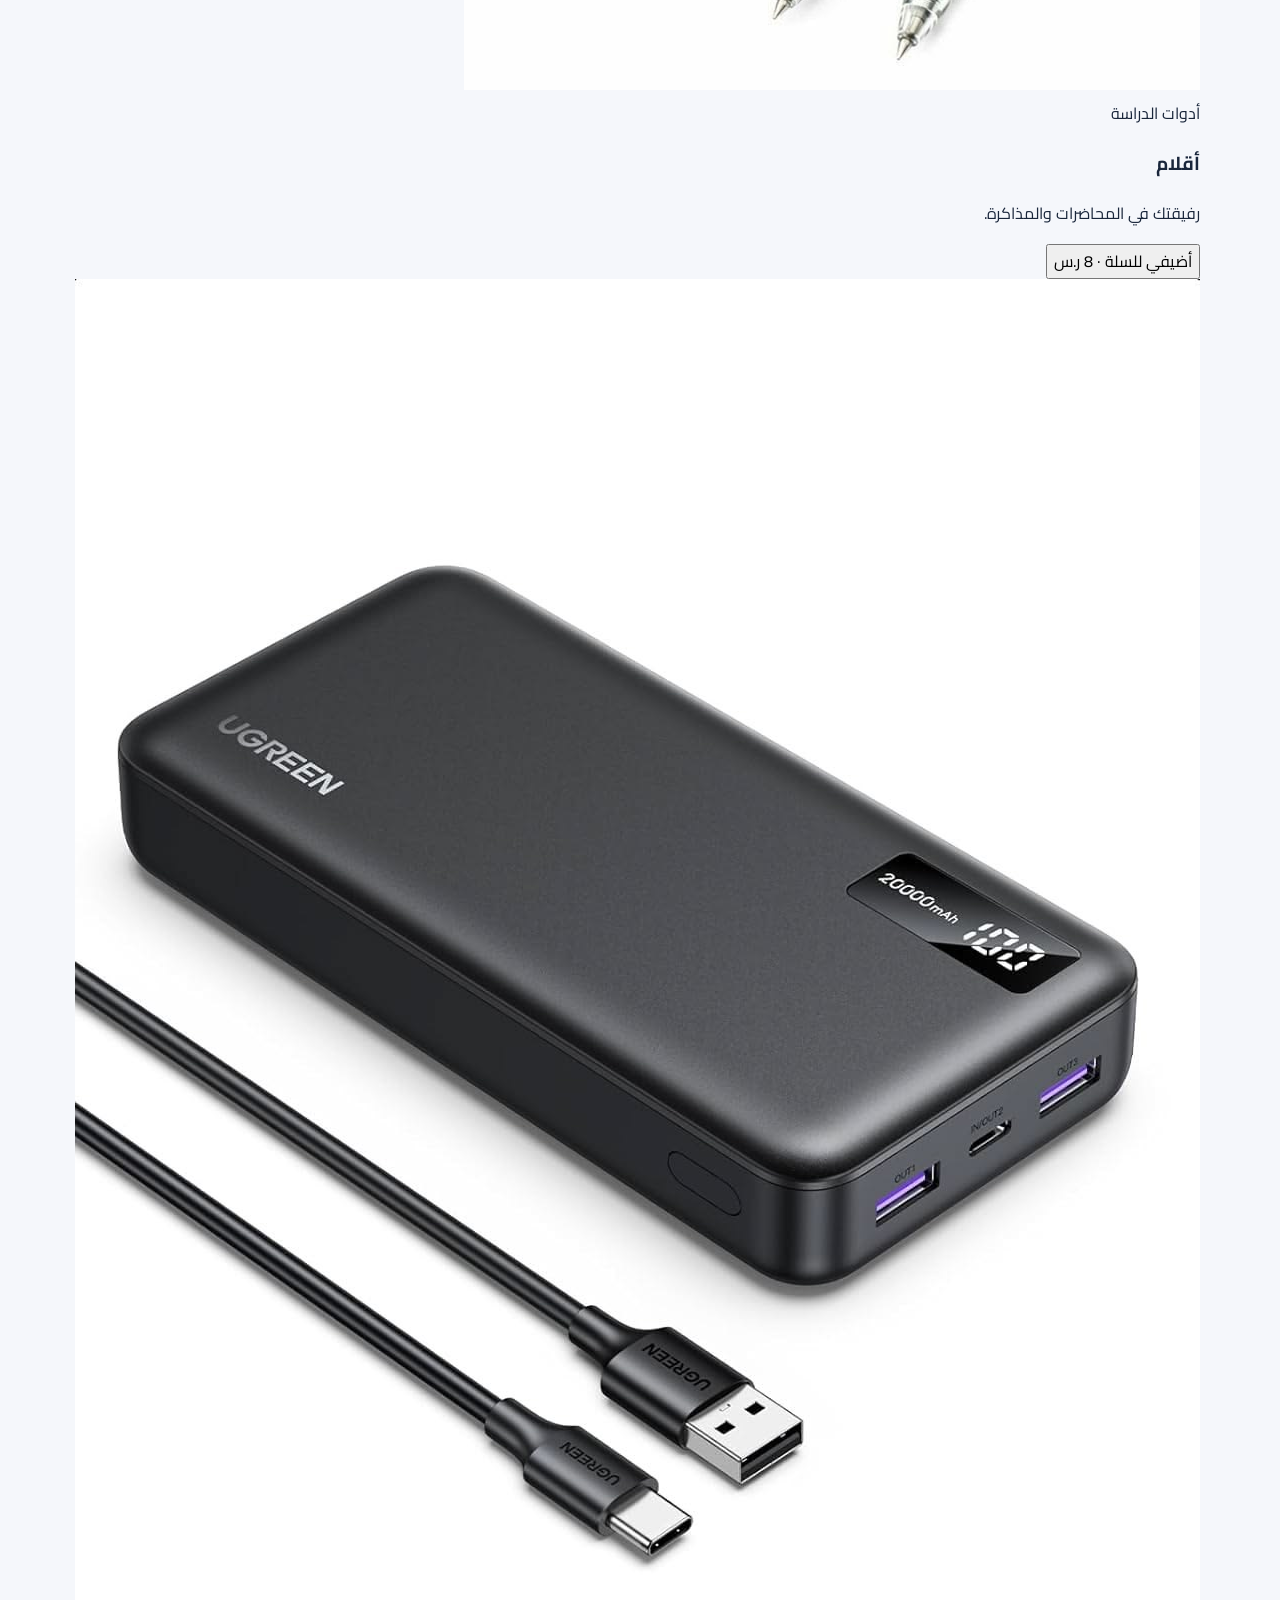
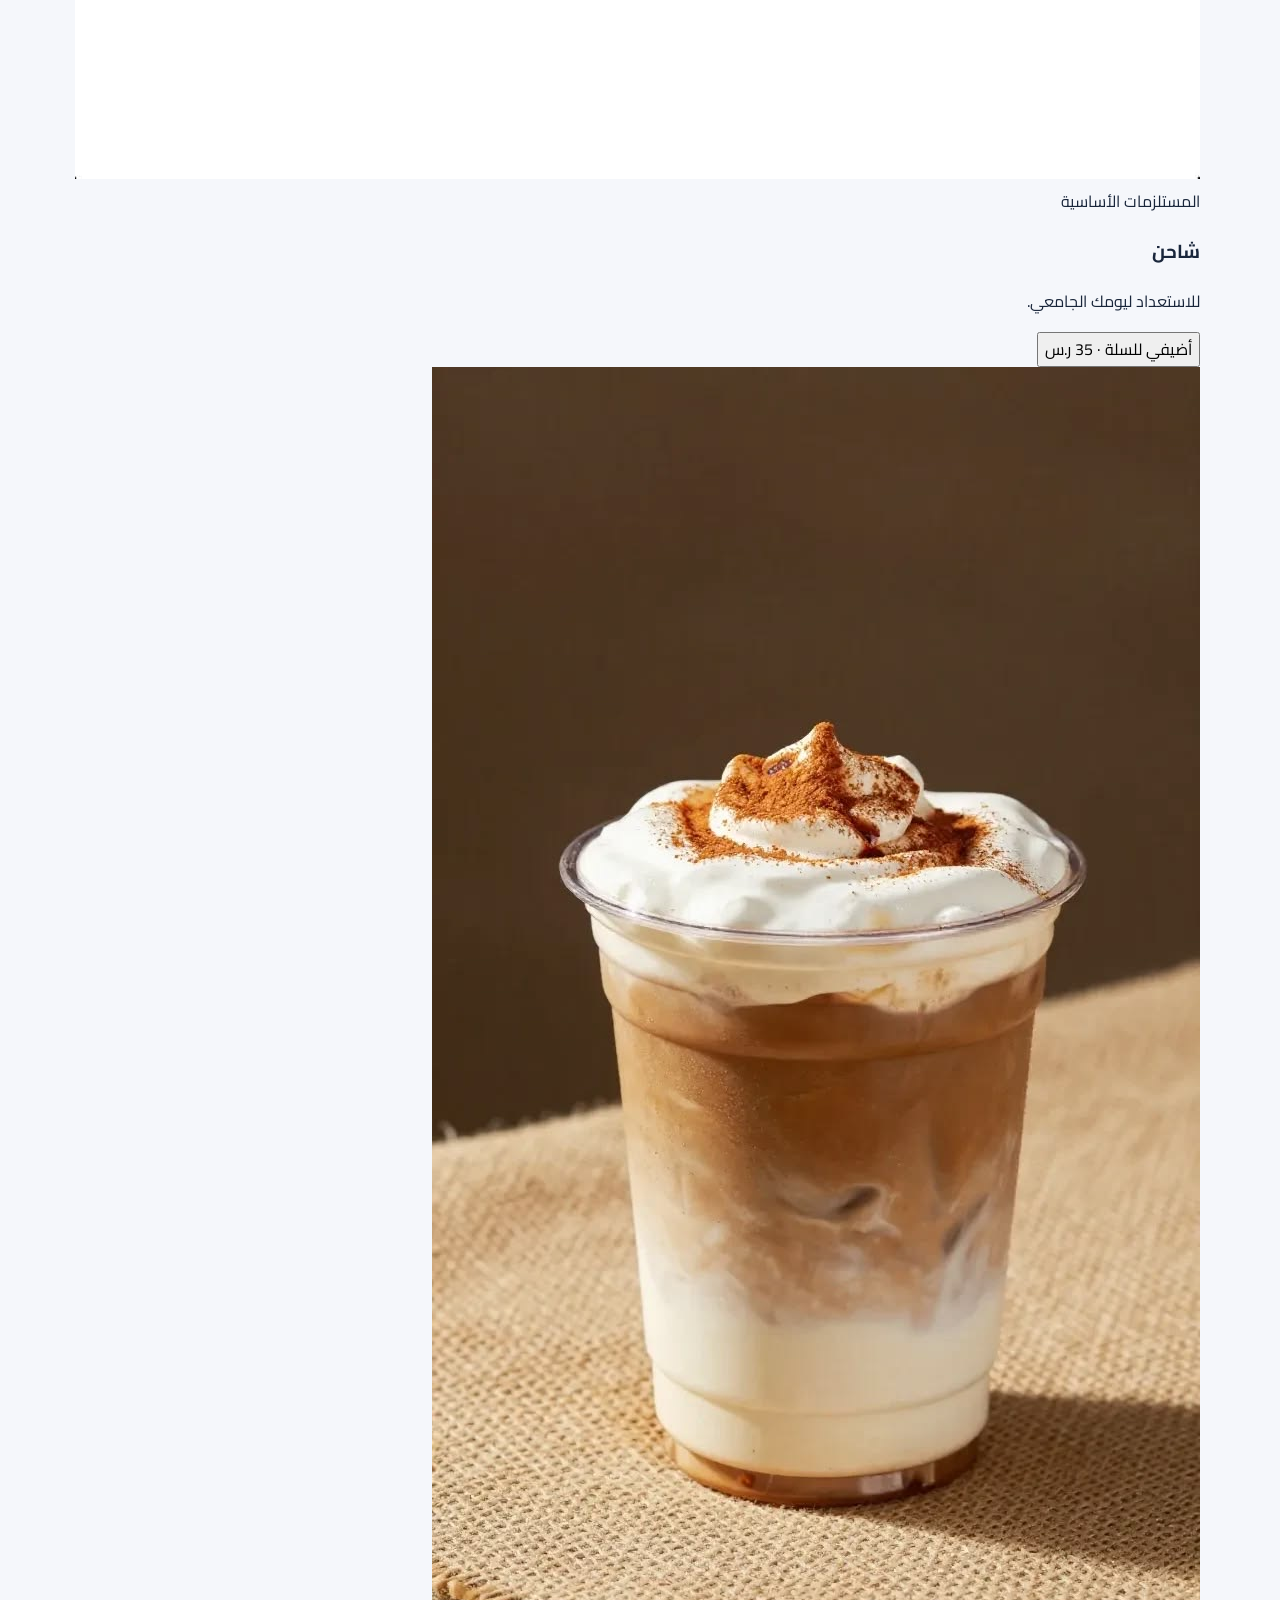
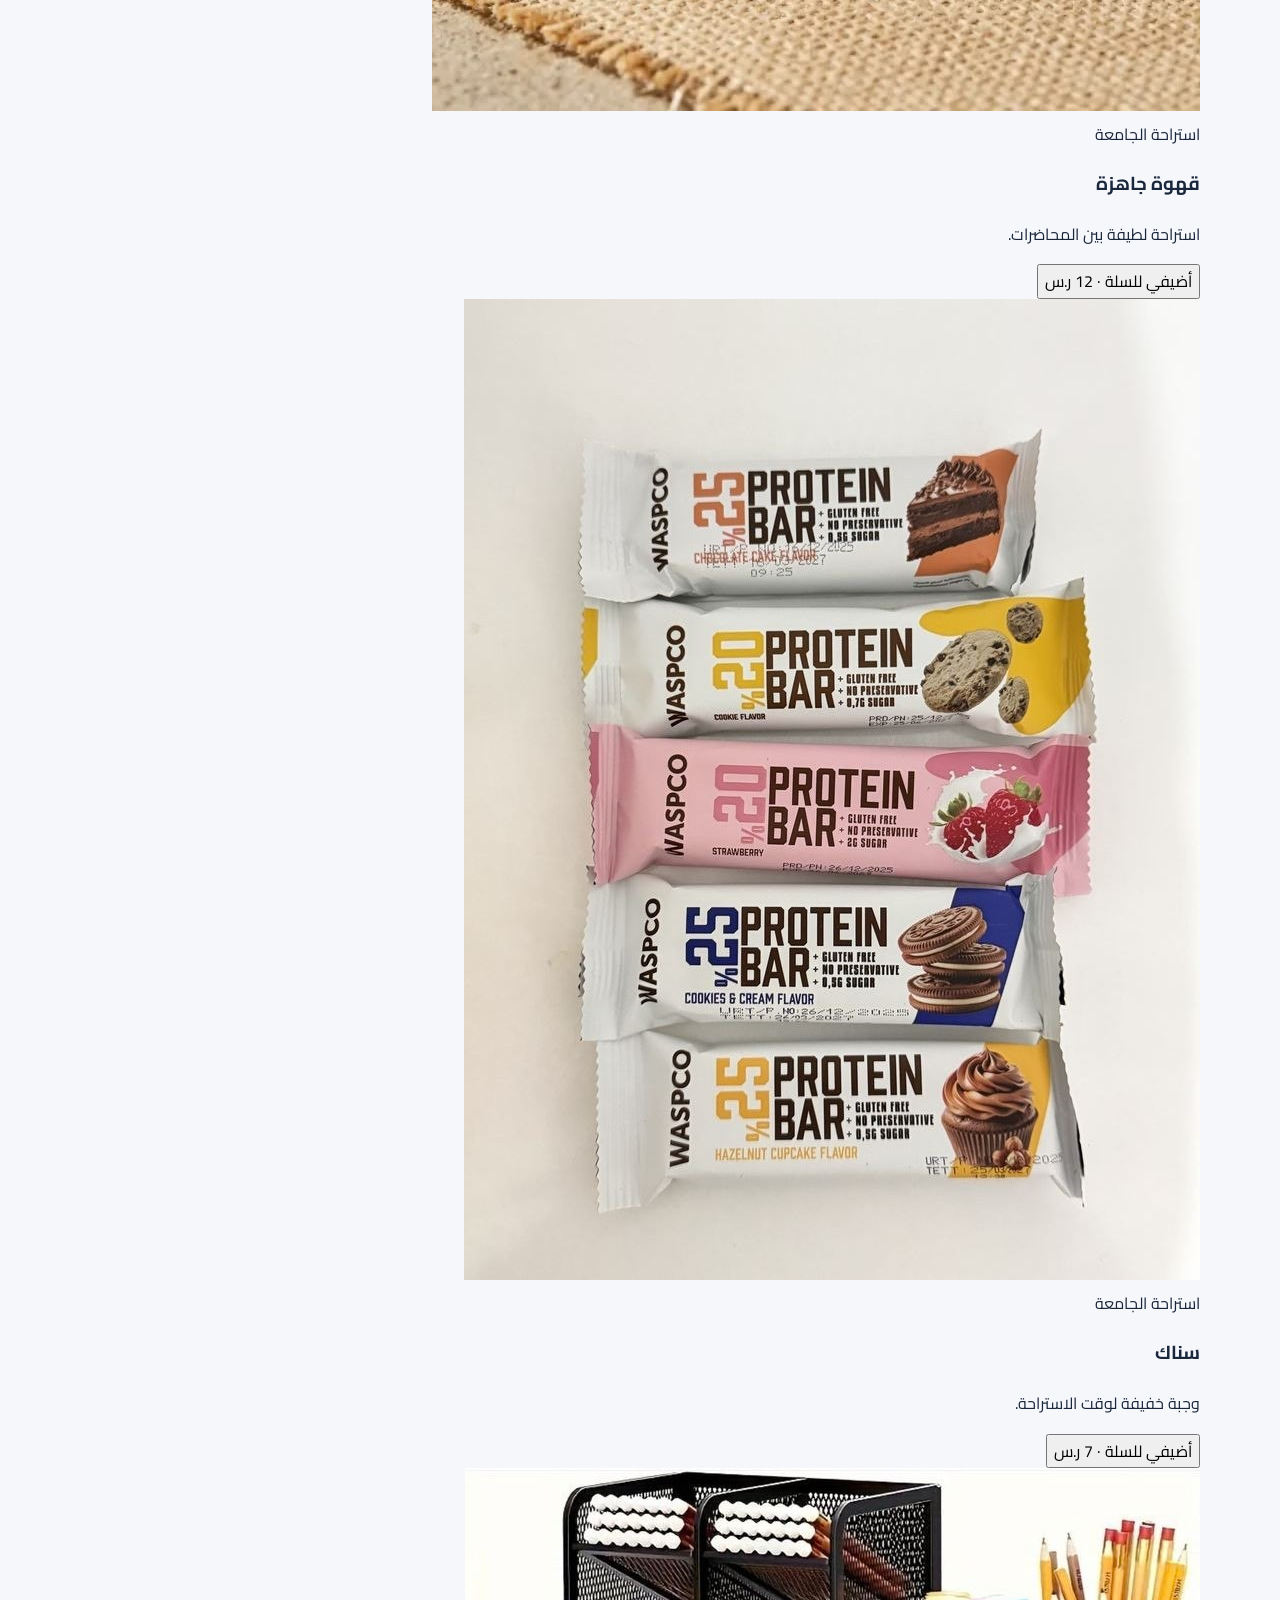
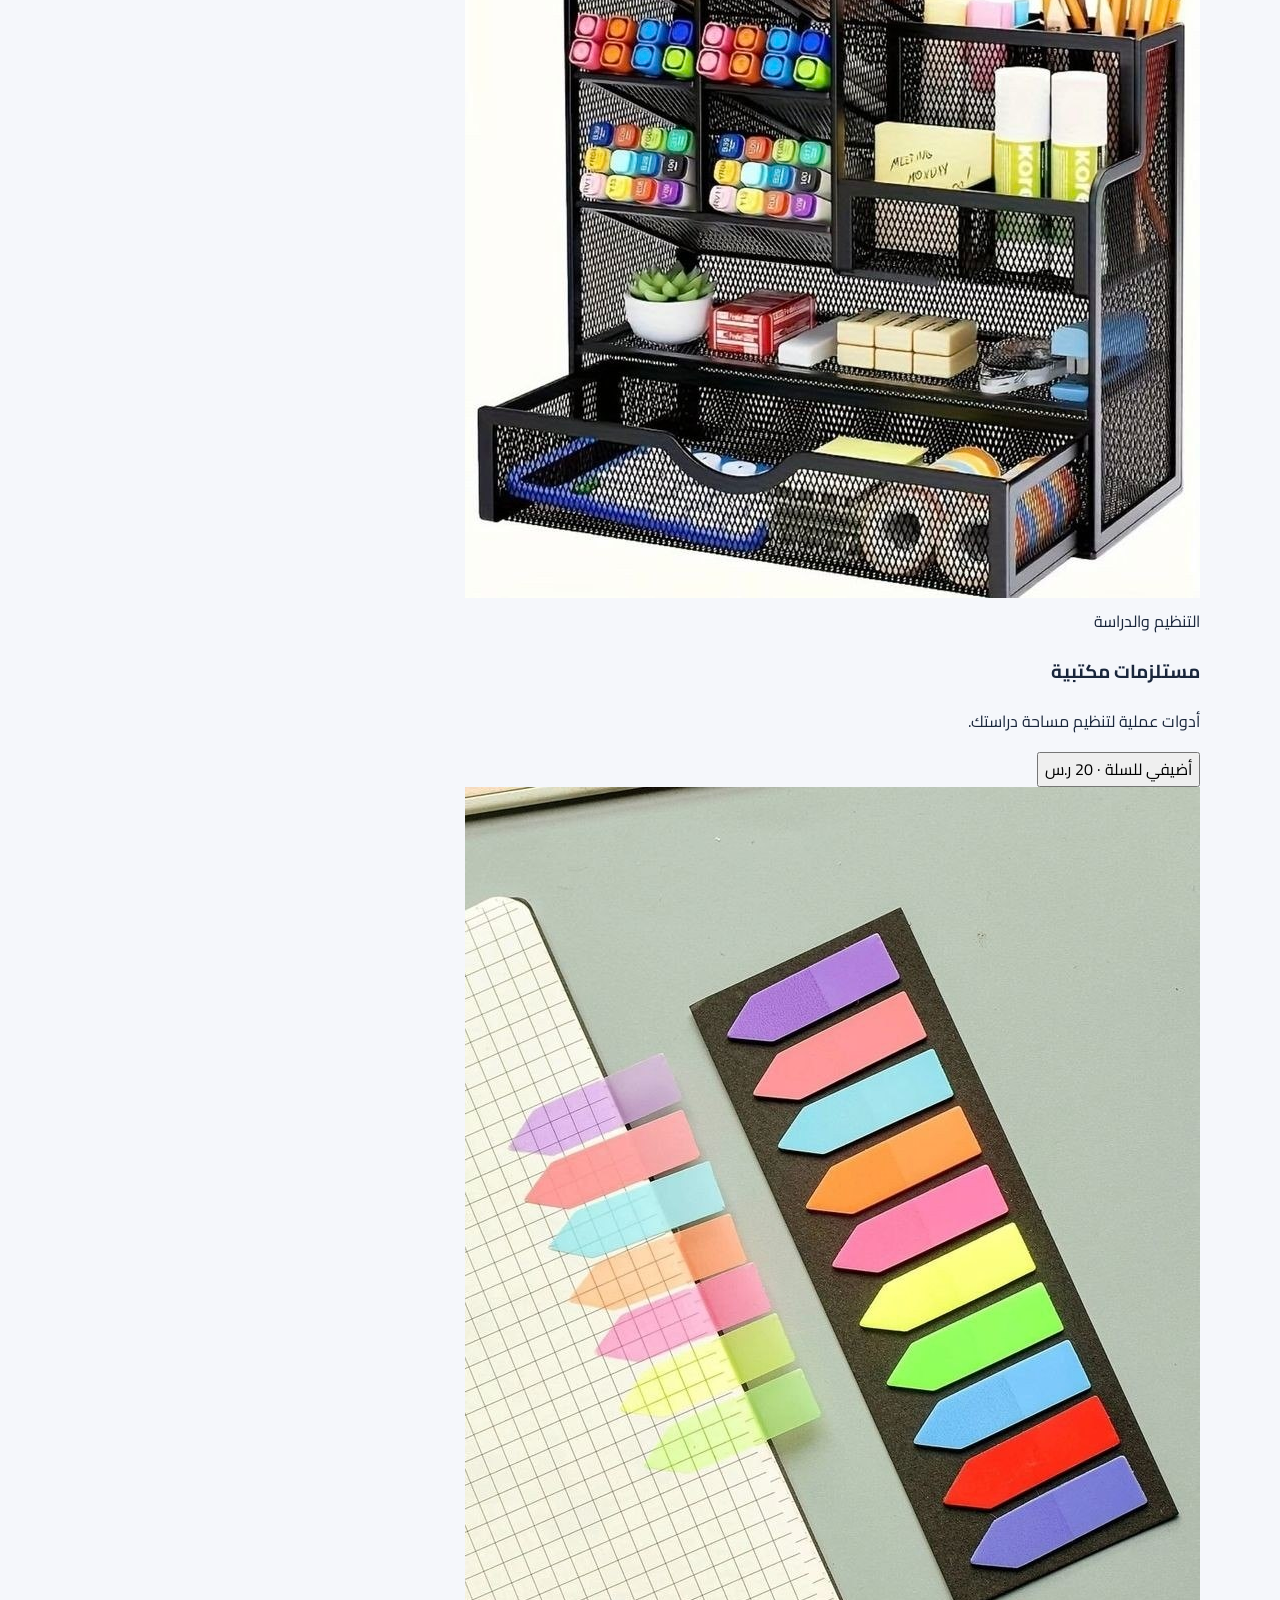
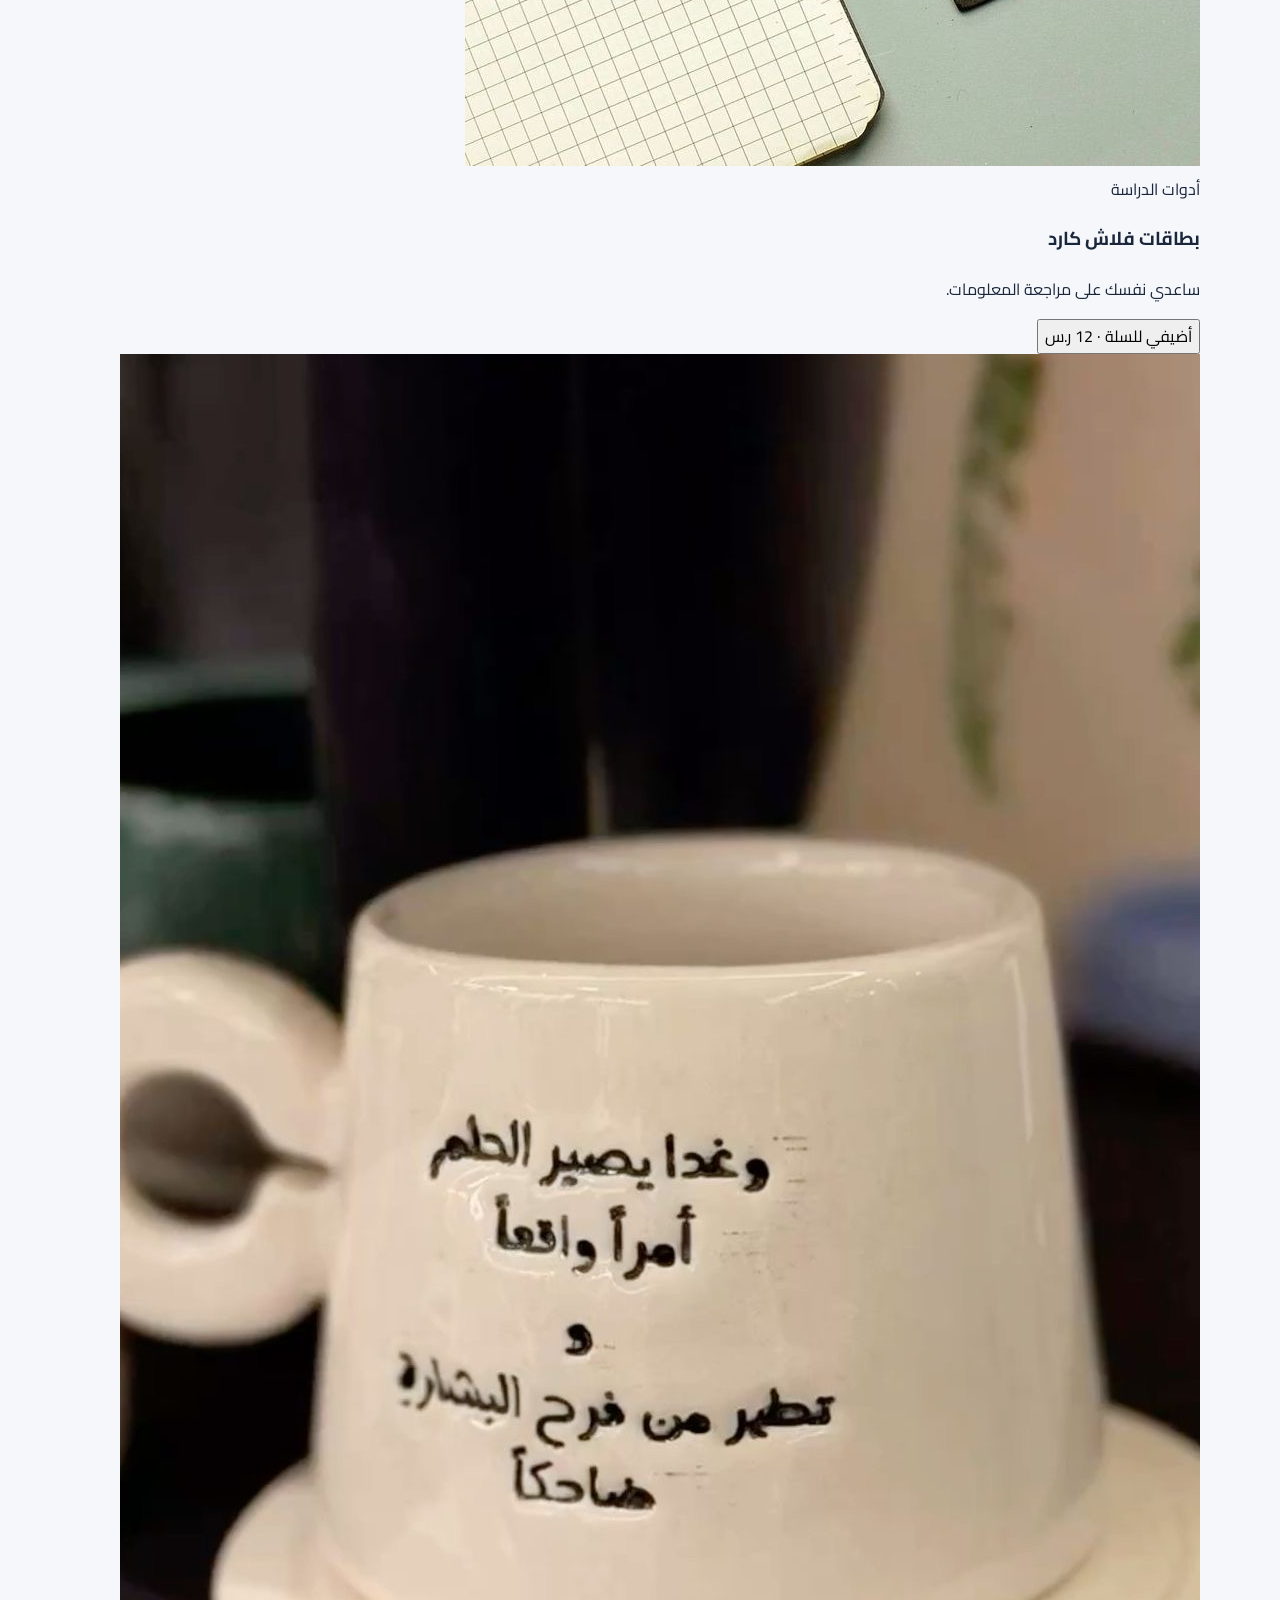
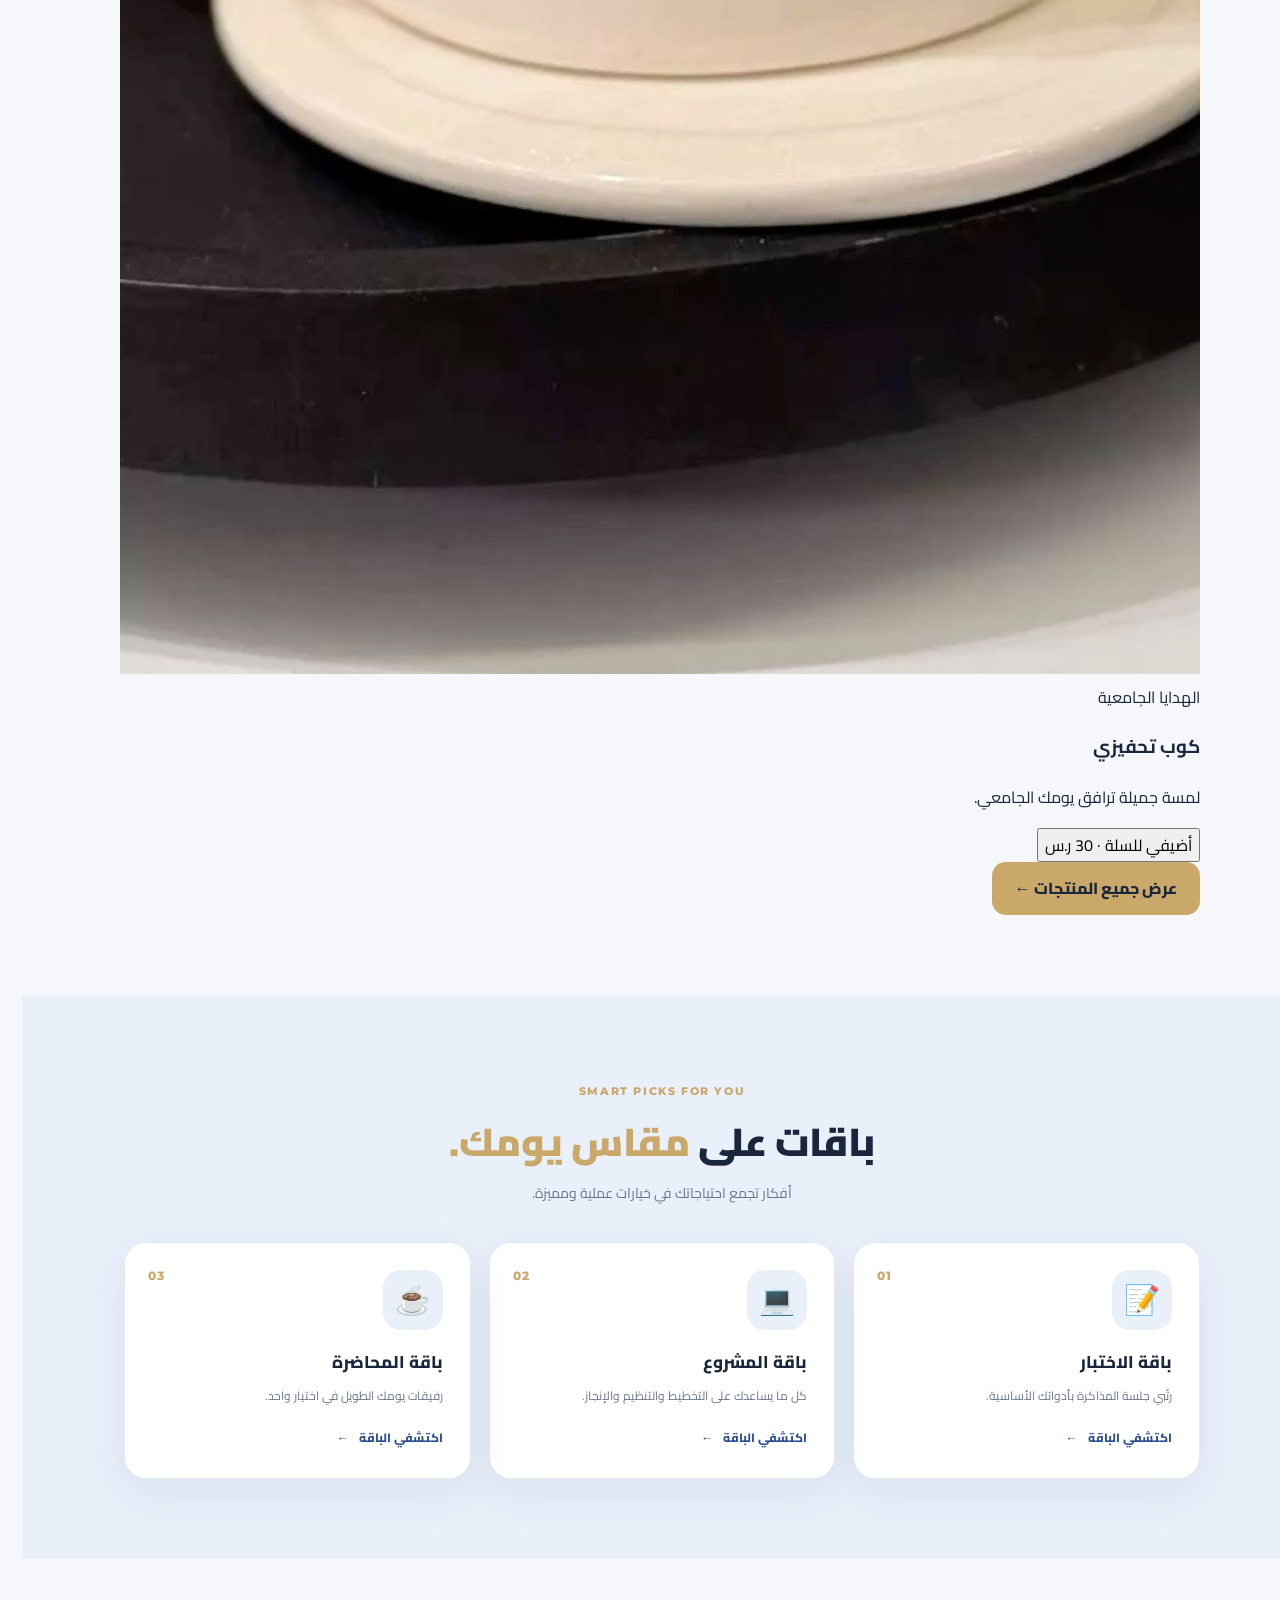
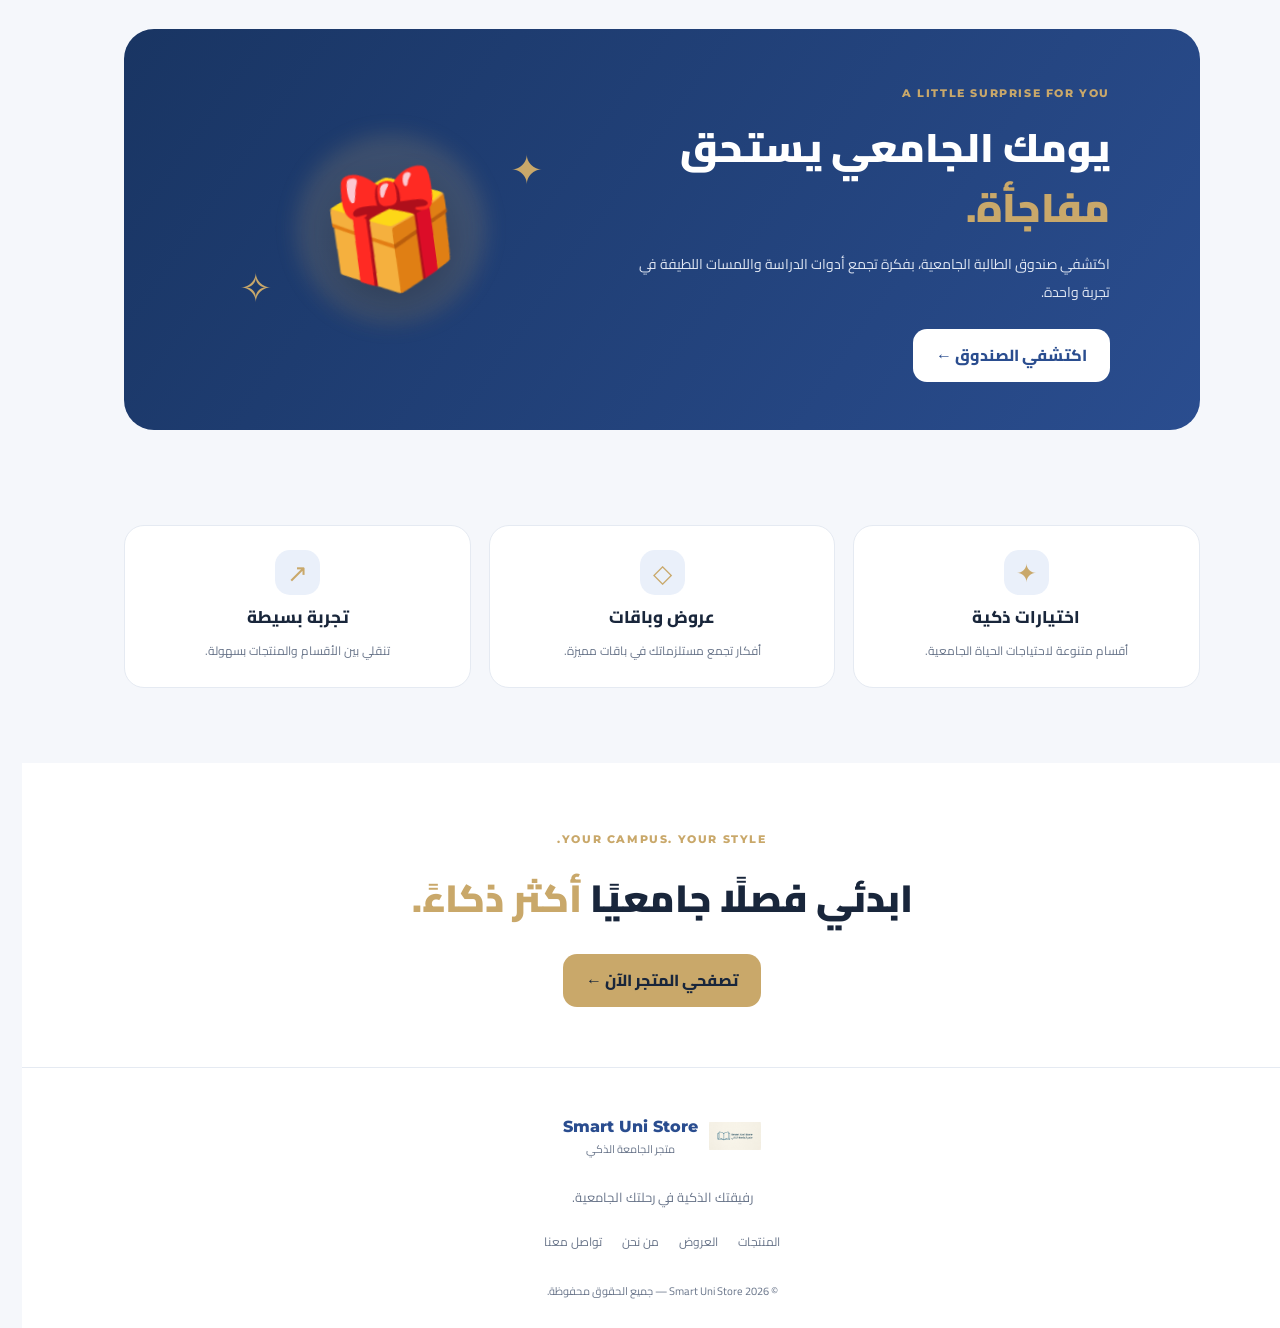
==== commit 6a7747d9: "Update index.html" ====
--- a/index.html
+++ b/index.html
@@ -7,13 +7,14 @@
   <meta name="theme-color" content="#2A4D8F">
   <title>Smart Uni Store | متجر الجامعة الذكي</title>
   <meta name="description" content="وجهتك الجامعية الذكية للأدوات الدراسية والمستلزمات والهدايا.">
+
   <link rel="preconnect" href="https://fonts.googleapis.com">
   <link rel="preconnect" href="https://fonts.gstatic.com" crossorigin>
   <link href="https://fonts.googleapis.com/css2?family=Cairo:wght@400;500;600;700;800;900&family=Montserrat:wght@500;600;700;800&display=swap" rel="stylesheet">
   <link rel="stylesheet" href="style.css">
 </head>
+
 <body>
-
   <header class="site-header">
     <a class="brand" href="index.html" aria-label="Smart Uni Store الرئيسية">
       <img src="IMG_2019.jpeg" alt="شعار Smart Uni Store" class="brand-logo">
@@ -25,8 +26,7 @@
 
     <div class="header-actions">
       <button id="theme-toggle" class="theme-toggle" type="button" aria-label="تغيير المظهر" title="الوضع الداكن أو الفاتح">🌙</button>
-      <button class="menu-toggle" type="button" aria-label="فتح القائمة"
-        aria-expanded="false" aria-controls="main-nav">☰</button>
+      <button class="menu-toggle" type="button" aria-label="فتح القائمة" aria-expanded="false" aria-controls="main-nav">☰</button>
     </div>
 
     <nav id="main-nav">
@@ -41,6 +41,7 @@
   </header>
 
   <main>
+    <!-- الواجهة الرئيسية -->
     <section class="hero">
       <div class="hero-content">
         <span class="eyebrow">YOUR SMART CAMPUS COMPANION</span>
@@ -73,6 +74,7 @@
       </div>
     </section>
 
+    <!-- الأقسام -->
     <section class="section">
       <div class="section-heading">
         <span class="section-kicker">EXPLORE YOUR WORLD</span>
@@ -123,6 +125,112 @@
       </div>
     </section>
 
+    <!-- المنتجات -->
+    <section class="section products-section" id="featured-products">
+      <div class="section-heading">
+        <span class="section-kicker">YOUR CAMPUS ESSENTIALS</span>
+        <h2>اختياراتك <span>الجامعية.</span></h2>
+        <p>تصفحي مستلزماتك المفضلة واجعلي يومك أكثر تنظيمًا.</p>
+      </div>
+
+      <div class="product-grid">
+        <article class="product-card">
+          <img src="IMG_2030.jpeg" alt="استكرات جامعية" loading="lazy">
+          <div class="product-info">
+            <span class="product-category">الهدايا والملصقات</span>
+            <h3>استكرات</h3>
+            <p>لمسات مرحة لتزيين دفاترك وأغراضك.</p>
+            <button class="add-cart" data-id="stickers" data-name="استكرات" data-price="10">أضيفي للسلة · 10 ر.س</button>
+          </div>
+        </article>
+
+        <article class="product-card">
+          <img src="IMG_2029.jpeg" alt="دفتر جامعي" loading="lazy">
+          <div class="product-info">
+            <span class="product-category">أدوات الدراسة</span>
+            <h3>دفتر</h3>
+            <p>لتدوين ملاحظاتك وتنظيم أفكارك.</p>
+            <button class="add-cart" data-id="notebook" data-name="دفتر" data-price="15">أضيفي للسلة · 15 ر.س</button>
+          </div>
+        </article>
+
+        <article class="product-card">
+          <img src="IMG_2028.jpeg" alt="أقلام للكتابة" loading="lazy">
+          <div class="product-info">
+            <span class="product-category">أدوات الدراسة</span>
+            <h3>أقلام</h3>
+            <p>رفيقتك في المحاضرات والمذاكرة.</p>
+            <button class="add-cart" data-id="pens" data-name="أقلام" data-price="8">أضيفي للسلة · 8 ر.س</button>
+          </div>
+        </article>
+
+        <article class="product-card">
+          <img src="IMG_2027.jpeg" alt="شاحن للأجهزة" loading="lazy">
+          <div class="product-info">
+            <span class="product-category">المستلزمات الأساسية</span>
+            <h3>شاحن</h3>
+            <p>للاستعداد ليومك الجامعي.</p>
+            <button class="add-cart" data-id="charger" data-name="شاحن" data-price="35">أضيفي للسلة · 35 ر.س</button>
+          </div>
+        </article>
+
+        <article class="product-card">
+          <img src="IMG_2026.jpeg" alt="قهوة جاهزة" loading="lazy">
+          <div class="product-info">
+            <span class="product-category">استراحة الجامعة</span>
+            <h3>قهوة جاهزة</h3>
+            <p>استراحة لطيفة بين المحاضرات.</p>
+            <button class="add-cart" data-id="ready-coffee" data-name="قهوة جاهزة" data-price="12">أضيفي للسلة · 12 ر.س</button>
+          </div>
+        </article>
+
+        <article class="product-card">
+          <img src="IMG_2025.jpeg" alt="وجبات خفيفة" loading="lazy">
+          <div class="product-info">
+            <span class="product-category">استراحة الجامعة</span>
+            <h3>سناك</h3>
+            <p>وجبة خفيفة لوقت الاستراحة.</p>
+            <button class="add-cart" data-id="snack" data-name="سناك" data-price="7">أضيفي للسلة · 7 ر.س</button>
+          </div>
+        </article>
+
+        <article class="product-card">
+          <img src="IMG_2024.jpeg" alt="مستلزمات مكتبية" loading="lazy">
+          <div class="product-info">
+            <span class="product-category">التنظيم والدراسة</span>
+            <h3>مستلزمات مكتبية</h3>
+            <p>أدوات عملية لتنظيم مساحة دراستك.</p>
+            <button class="add-cart" data-id="office-supplies" data-name="مستلزمات مكتبية" data-price="20">أضيفي للسلة · 20 ر.س</button>
+          </div>
+        </article>
+
+        <article class="product-card">
+          <img src="IMG_2023.jpeg" alt="بطاقات فلاش كارد تعليمية" loading="lazy">
+          <div class="product-info">
+            <span class="product-category">أدوات الدراسة</span>
+            <h3>بطاقات فلاش كارد</h3>
+            <p>ساعدي نفسك على مراجعة المعلومات.</p>
+            <button class="add-cart" data-id="flash-cards" data-name="بطاقات فلاش كارد" data-price="12">أضيفي للسلة · 12 ر.س</button>
+          </div>
+        </article>
+
+        <article class="product-card">
+          <img src="IMG_1833.jpeg" alt="كوب تحفيزي" loading="lazy">
+          <div class="product-info">
+            <span class="product-category">الهدايا الجامعية</span>
+            <h3>كوب تحفيزي</h3>
+            <p>لمسة جميلة ترافق يومك الجامعي.</p>
+            <button class="add-cart" data-id="motivational-mug" data-name="كوب تحفيزي" data-price="30">أضيفي للسلة · 30 ر.س</button>
+          </div>
+        </article>
+      </div>
+
+      <div class="section-more">
+        <a class="btn btn-gold" href="products.html">عرض جميع المنتجات ←</a>
+      </div>
+    </section>
+
+    <!-- الباقات والعروض -->
     <section class="section offers-section">
       <div class="section-heading">
         <span class="section-kicker">SMART PICKS FOR YOU</span>
@@ -157,6 +265,7 @@
       </div>
     </section>
 
+    <!-- صندوق الطالبة -->
     <section class="student-box">
       <div class="student-box-content">
         <span class="section-kicker">A LITTLE SURPRISE FOR YOU</span>
@@ -164,6 +273,7 @@
         <p>اكتشفي صندوق الطالبة الجامعية، بفكرة تجمع أدوات الدراسة واللمسات اللطيفة في تجربة واحدة.</p>
         <a class="btn btn-light" href="box.html">اكتشفي الصندوق ←</a>
       </div>
+
       <div class="box-illustration" aria-hidden="true">
         <span class="box-glow"></span>
         <span class="box-emoji">🎁</span>
@@ -172,17 +282,20 @@
       </div>
     </section>
 
+    <!-- مميزات المتجر -->
     <section class="section benefits">
       <div class="benefit-card">
         <span>✦</span>
         <h3>اختيارات ذكية</h3>
         <p>أقسام متنوعة لاحتياجات الحياة الجامعية.</p>
       </div>
+
       <div class="benefit-card">
         <span>◇</span>
         <h3>عروض وباقات</h3>
         <p>أفكار تجمع مستلزماتك في باقات مميزة.</p>
       </div>
+
       <div class="benefit-card">
         <span>↗</span>
         <h3>تجربة بسيطة</h3>
@@ -190,6 +303,7 @@
       </div>
     </section>
 
+    <!-- الدعوة الختامية -->
     <section class="closing-banner">
       <span class="section-kicker">YOUR CAMPUS. YOUR STYLE.</span>
       <h2>ابدئي فصلًا جامعيًا <span>أكثر ذكاءً.</span></h2>
--- a/style.css
+++ b/style.css
@@ -1,15 +1,30 @@
 
-@import url('https://fonts.googleapis.com/css2?family=Cairo:wght@400;500;600;700;800&family=Montserrat:wght@500;600;700&display=swap');
+@import url('https://fonts.googleapis.com/css2?family=Cairo:wght@400;500;600;700;800;900&family=Montserrat:wght@500;600;700;800&display=swap');
 
 :root {
+  color-scheme: light;
   --blue: #2A4D8F;
+  --blue-dark: #193563;
   --gold: #C9A86A;
-  --gray: #F2F2F2;
-  --ink: #1A1A1A;
-  --white: #FFFFFF;
-  --muted: #687386;
-  --radius: 18px;
-  --shadow: 0 8px 25px rgba(42, 77, 143, 0.08);
+  --bg: #F5F7FB;
+  --surface: #FFFFFF;
+  --text: #19263B;
+  --muted: #69758A;
+  --border: #E5EAF2;
+  --soft: #EAF0FA;
+  --shadow: 0 15px 45px rgba(29, 52, 91, .08);
+  --radius: 22px;
+}
+
+body.dark-mode {
+  color-scheme: dark;
+  --bg: #101722;
+  --surface: #192333;
+  --text: #F1F5FC;
+  --muted: #A8B5C9;
+  --border: #2D3A4E;
+  --soft: #222F43;
+  --shadow: 0 15px 45px rgba(0, 0, 0, .2);
 }
 
 * {
@@ -22,10 +37,11 @@
 
 body {
   margin: 0;
+  background: var(--bg);
+  color: var(--text);
   font-family: 'Cairo', sans-serif;
-  background: var(--white);
-  color: var(--ink);
   line-height: 1.8;
+  transition: background .25s, color .25s;
 }
 
 a {
@@ -33,7 +49,7 @@
   text-decoration: none;
 }
 
-button, input, textarea, select {
+button {
   font: inherit;
 }
 
@@ -42,158 +58,207 @@
 }
 
 .site-header {
+  position: sticky;
+  top: 0;
+  z-index: 100;
   display: flex;
   align-items: center;
   justify-content: space-between;
   gap: 22px;
-  padding: 16px 6%;
-  background: var(--white);
-  border-bottom: 1px solid #e9edf3;
-  position: sticky;
-  top: 0;
-  z-index: 20;
+  padding: 13px 6%;
+  background: var(--surface);
+  border-bottom: 1px solid var(--border);
+  box-shadow: 0 5px 25px rgba(20, 40, 75, .035);
 }
 
 .brand {
   display: inline-flex;
   align-items: center;
-  gap: 10px;
+  gap: 11px;
+  flex-shrink: 0;
+}
+
+.brand-logo {
+  width: 52px;
+  height: 52px;
+  object-fit: contain;
+  border-radius: 15px;
+  background: white;
+}
+
+.brand-text {
+  display: flex;
+  flex-direction: column;
+  line-height: 1.35;
+}
+
+.brand-text strong {
   color: var(--blue);
-  font-family: 'Montserrat', 'Cairo', sans-serif;
-  font-size: 17px;
+  font-family: 'Montserrat', sans-serif;
+  font-size: 16px;
   font-weight: 800;
+  direction: ltr;
+}
+
+.brand-text small {
+  margin-top: 4px;
+  color: var(--muted);
+  font-size: 11px;
+}
+
+.header-actions {
+  display: flex;
+  align-items: center;
+  gap: 9px;
+}
+
+#main-nav {
+  display: flex;
+  align-items: center;
+  gap: 17px;
+}
+
+#main-nav > a {
+  color: var(--muted);
+  font-size: 12px;
+  font-weight: 700;
+  white-space: nowrap;
+  transition: color .2s;
+}
+
+#main-nav > a:hover,
+#main-nav > a[aria-current="page"] {
+  color: var(--blue);
+}
+
+#main-nav .cart-link {
+  padding: 8px 12px;
+  background: var(--soft);
+  border-radius: 12px;
+  color: var(--blue);
+}
+
+#cart-count {
+  display: inline-grid;
+  place-items: center;
+  min-width: 21px;
+  height: 21px;
+  margin-right: 3px;
+  padding: 0 5px;
+  border-radius: 7px;
+  background: var(--gold);
+  color: #19263B;
+  font-size: 11px;
+}
+
+.theme-toggle,
+.menu-toggle {
+  display: inline-grid;
+  place-items: center;
+  width: 42px;
+  height: 42px;
+  border: 1px solid var(--border);
+  border-radius: 13px;
+  background: var(--bg);
+  color: var(--text);
+  cursor: pointer;
+}
+
+.theme-toggle {
+  font-size: 19px;
+}
+
+.menu-toggle {
+  display: none;
+  font-size: 22px;
+}
+
+.hero {
+  position: relative;
+  display: grid;
+  grid-template-columns: 1.05fr .95fr;
+  align-items: center;
+  gap: 45px;
+  min-height: 540px;
+  padding: 75px 9%;
+  overflow: hidden;
+  background:
+    radial-gradient(ellipse at 90% 5%, rgba(201, 168, 106, .19), transparent 34%),
+    linear-gradient(135deg, var(--surface), var(--bg));
+}
+
+.hero::before {
+  position: absolute;
+  top: -150px;
+  left: -120px;
+  width: 400px;
+  height: 400px;
+  border: 1px solid rgba(42, 77, 143, .12);
+  border-radius: 50%;
+  content: "";
+}
+
+.eyebrow,
+.section-kicker {
+  display: inline-block;
+  color: var(--gold);
+  font-family: 'Montserrat', sans-serif;
+  font-size: 11px;
+  font-weight: 800;
+  letter-spacing: 1.6px;
+}
+
+.hero h1 {
+  margin: 18px 0 0;
+  font-size: clamp(36px, 4.5vw, 59px);
+  font-weight: 900;
   line-height: 1.4;
-}
-
-.brand small {
-  display: block;
-  font-family: 'Cairo', sans-serif;
-  font-size: 12px;
-  font-weight: 600;
-}
-
-.brand-icon {
-  display: grid;
-  place-items: center;
-  width: 43px;
-  height: 43px;
-  background: var(--blue);
+  letter-spacing: -1.5px;
+}
+
+.hero h1 span,
+.section-heading h2 span,
+.student-box h2 span,
+.closing-banner h2 span {
   color: var(--gold);
-  border-radius: 14px;
-  font-size: 27px;
-}
-
-.site-header nav {
+}
+
+.hero-content > p {
+  max-width: 520px;
+  margin: 20px 0 25px;
+  color: var(--muted);
+  font-size: 15px;
+  line-height: 2.1;
+}
+
+.hero-actions {
   display: flex;
   align-items: center;
   flex-wrap: wrap;
   gap: 18px;
-  font-size: 14px;
-  font-weight: 700;
-}
-
-.site-header nav a:hover,
-.footer-links a:hover {
-  color: var(--gold);
-}
-
-.menu-toggle {
-  display: none;
-  border: 0;
-  background: var(--blue);
-  color: white;
-  border-radius: 10px;
-  padding: 8px 12px;
-  font-size: 22px;
-  cursor: pointer;
-}
-
-.hero {
-  display: grid;
-  grid-template-columns: 1.2fr 0.8fr;
-  align-items: center;
-  gap: 35px;
-  padding: 75px 8%;
-  background: linear-gradient(125deg, #f2f2f2, #fffaf0);
-  overflow: hidden;
-}
-
-.hero-content {
-  max-width: 680px;
-}
-
-.eyebrow,
-.section-heading > span {
-  color: var(--gold);
-  font-weight: 800;
-  letter-spacing: 1px;
-}
-
-.hero h1 {
-  color: var(--blue);
-  font-size: clamp(28px, 4vw, 47px);
-  line-height: 1.45;
-  margin: 12px 0 0;
-}
-
-.hero h2 {
-  color: var(--gold);
-  font-size: clamp(28px, 4vw, 44px);
-  margin: 0 0 12px;
-}
-
-.hero p {
-  color: var(--muted);
-  font-size: 17px;
-  max-width: 570px;
-}
-
-.hero-art {
-  min-height: 270px;
-  border-radius: 35px;
-  background: var(--blue);
-  color: white;
-  display: flex;
-  align-items: center;
-  justify-content: center;
-  flex-wrap: wrap;
-  gap: 20px;
-  padding: 30px;
-  box-shadow: var(--shadow);
-}
-
-.hero-art span {
-  font-size: clamp(35px, 5vw, 65px);
-}
-
-.hero-art div {
-  width: 100%;
-  text-align: center;
-  color: var(--gold);
-  font-family: 'Montserrat', sans-serif;
-  font-size: 21px;
-  font-weight: 700;
-  direction: ltr;
 }
 
 .btn {
   display: inline-flex;
   align-items: center;
   justify-content: center;
-  padding: 12px 25px;
-  border-radius: 30px;
+  gap: 12px;
+  min-height: 49px;
+  padding: 12px 23px;
+  border: 0;
+  border-radius: 14px;
   font-weight: 800;
   transition: transform .2s, box-shadow .2s;
 }
 
 .btn:hover {
-  transform: translateY(-2px);
+  transform: translateY(-3px);
   box-shadow: var(--shadow);
 }
 
 .btn-gold {
   background: var(--gold);
-  color: #fff;
+  color: #19263B;
 }
 
 .btn-light {
@@ -201,235 +266,561 @@
   color: var(--blue);
 }
 
+.hero-secondary {
+  color: var(--text);
+  font-size: 13px;
+  font-weight: 800;
+}
+
+.hero-highlights {
+  display: flex;
+  flex-wrap: wrap;
+  gap: 17px;
+  margin-top: 28px;
+  color: var(--muted);
+  font-size: 11px;
+}
+
+.hero-art {
+  position: relative;
+  display: grid;
+  place-items: center;
+  min-height: 355px;
+  border: 1px solid rgba(255, 255, 255, .4);
+  border-radius: 35px;
+  background: linear-gradient(145deg, #2A4D8F, #172C51);
+  box-shadow: 0 30px 75px rgba(29, 52, 91, .22);
+  overflow: hidden;
+  isolation: isolate;
+}
+
+.hero-art::before,
+.hero-art::after {
+  position: absolute;
+  z-index: -1;
+  border: 1px solid rgba(255, 255, 255, .13);
+  border-radius: 50%;
+  content: "";
+}
+
+.hero-art::before {
+  width: 320px;
+  height: 320px;
+}
+
+.hero-art::after {
+  width: 230px;
+  height: 230px;
+}
+
+.hero-orbit {
+  position: absolute;
+  width: 270px;
+  height: 270px;
+  border: 1px dashed rgba(201, 168, 106, .55);
+  border-radius: 50%;
+}
+
+.orbit-two {
+  width: 190px;
+  height: 190px;
+  border-style: solid;
+  border-color: rgba(255, 255, 255, .14);
+}
+
+.hero-product {
+  position: absolute;
+  display: grid;
+  place-items: center;
+  width: 104px;
+  height: 104px;
+  border: 1px solid rgba(255, 255, 255, .6);
+  border-radius: 28px;
+  background: #FFFFFF;
+  box-shadow: 0 18px 40px rgba(0, 0, 0, .18);
+  font-size: 48px;
+}
+
+.product-book {
+  top: 57px;
+  right: 52px;
+  transform: rotate(9deg);
+}
+
+.product-coffee {
+  bottom: 80px;
+  left: 47px;
+  transform: rotate(-9deg);
+}
+
+.product-pencil {
+  top: 106px;
+  left: 56px;
+  width: 78px;
+  height: 78px;
+  font-size: 35px;
+  transform: rotate(-12deg);
+}
+
+.hero-sticker {
+  position: absolute;
+  right: 50%;
+  bottom: 87px;
+  display: grid;
+  place-items: center;
+  width: 104px;
+  height: 104px;
+  border: 3px solid #172C51;
+  border-radius: 50%;
+  background: var(--gold);
+  color: #19263B;
+  font-family: 'Montserrat', sans-serif;
+  font-size: 15px;
+  font-weight: 900;
+  line-height: 1.35;
+  text-align: center;
+  transform: translateX(50%) rotate(-10deg);
+}
+
+.hero-art-caption {
+  position: absolute;
+  right: 0;
+  bottom: 0;
+  left: 0;
+  display: flex;
+  flex-direction: column;
+  gap: 3px;
+  padding: 14px 20px;
+  background: rgba(9, 23, 45, .55);
+  color: white;
+  text-align: center;
+}
+
+.hero-art-caption span {
+  color: var(--gold);
+  font-family: 'Montserrat', sans-serif;
+  font-size: 9px;
+  letter-spacing: 2px;
+}
+
+.hero-art-caption strong {
+  font-size: 13px;
+}
+
 .section {
-  padding: 55px 6%;
+  padding: 80px 8%;
 }
 
 .section-heading {
+  max-width: 650px;
+  margin: 0 auto 36px;
   text-align: center;
-  margin-bottom: 30px;
 }
 
 .section-heading h2 {
+  margin: 9px 0;
+  font-size: clamp(27px, 3.5vw, 39px);
+  font-weight: 900;
+  line-height: 1.5;
+}
+
+.section-heading p {
+  margin: 0;
+  color: var(--muted);
+  font-size: 14px;
+}
+
+.category-grid {
+  display: grid;
+  grid-template-columns: repeat(3, minmax(0, 1fr));
+  gap: 17px;
+}
+
+.category-card {
+  position: relative;
+  min-height: 230px;
+  padding: 25px;
+  border: 1px solid var(--border);
+  border-radius: var(--radius);
+  background: var(--surface);
+  box-shadow: var(--shadow);
+  transition: transform .25s, border-color .25s;
+}
+
+.category-card:hover {
+  transform: translateY(-6px);
+  border-color: var(--gold);
+}
+
+.category-icon {
+  display: grid;
+  place-items: center;
+  width: 53px;
+  height: 53px;
+  margin-bottom: 15px;
+  border-radius: 17px;
+  background: var(--soft);
+  font-size: 26px;
+}
+
+.category-number,
+.offer-number {
+  color: var(--gold);
+  font-family: 'Montserrat', sans-serif;
+  font-size: 10px;
+  font-weight: 800;
+  letter-spacing: 1px;
+}
+
+.category-card h3,
+.offer-card h3,
+.benefit-card h3 {
+  margin: 7px 0;
+  font-size: 17px;
+  font-weight: 800;
+}
+
+.category-card p,
+.offer-card p,
+.benefit-card p {
+  margin: 0;
+  color: var(--muted);
+  font-size: 12px;
+  line-height: 2;
+}
+
+.card-arrow {
+  position: absolute;
+  top: 23px;
+  left: 22px;
+  color: var(--gold);
+  font-size: 22px;
+}
+
+.offers-section {
+  background: var(--soft);
+}
+
+.offer-grid {
+  display: grid;
+  grid-template-columns: repeat(3, minmax(0, 1fr));
+  gap: 18px;
+}
+
+.offer-card {
+  position: relative;
+  padding: 27px;
+  border: 1px solid var(--border);
+  border-radius: var(--radius);
+  background: var(--surface);
+  box-shadow: var(--shadow);
+}
+
+.offer-number {
+  position: absolute;
+  top: 22px;
+  left: 23px;
+  font-size: 12px;
+}
+
+.offer-icon {
+  display: grid;
+  place-items: center;
+  width: 60px;
+  height: 60px;
+  margin-bottom: 17px;
+  border-radius: 18px;
+  background: var(--soft);
+  font-size: 29px;
+}
+
+.offer-card a {
+  display: inline-flex;
+  align-items: center;
+  gap: 10px;
+  margin-top: 19px;
   color: var(--blue);
-  font-size: 30px;
-  margin: 4px 0;
-}
-
-.section-heading p {
-  color: var(--muted);
-  margin: 0;
-}
-
-.category-grid {
-  display: grid;
-  grid-template-columns: repeat(5, minmax(0, 1fr));
-  gap: 16px;
-}
-
-.category-card {
+  font-size: 12px;
+  font-weight: 800;
+}
+
+body.dark-mode .offer-card a {
+  color: #B6CCFF;
+}
+
+.student-box {
+  display: grid;
+  grid-template-columns: 1fr .7fr;
+  align-items: center;
+  gap: 35px;
+  margin: 70px 8%;
+  padding: 48px 7%;
+  border-radius: 30px;
+  background: linear-gradient(125deg, #193563, #2A4D8F);
+  color: white;
+  overflow: hidden;
+}
+
+.student-box h2 {
+  margin: 12px 0;
+  font-size: clamp(28px, 3.5vw, 40px);
+  font-weight: 900;
+  line-height: 1.5;
+}
+
+.student-box-content p {
+  max-width: 490px;
+  margin: 0 0 23px;
+  color: #E0E7F3;
+  font-size: 14px;
+  line-height: 2;
+}
+
+.box-illustration {
+  position: relative;
+  display: grid;
+  place-items: center;
+  min-height: 220px;
+}
+
+.box-glow {
+  position: absolute;
+  width: 190px;
+  height: 190px;
+  border-radius: 50%;
+  background: rgba(201, 168, 106, .18);
+  filter: blur(10px);
+}
+
+.box-emoji {
+  position: relative;
+  font-size: 112px;
+  filter: drop-shadow(0 18px 20px rgba(0, 0, 0, .2));
+  transform: rotate(-8deg);
+}
+
+.box-sparkle {
+  position: absolute;
+  color: var(--gold);
+  font-size: 40px;
+}
+
+.sparkle-one {
+  top: 15px;
+  right: 25px;
+}
+
+.sparkle-two {
+  bottom: 15px;
+  left: 25px;
+}
+
+.benefits {
+  display: grid;
+  grid-template-columns: repeat(3, minmax(0, 1fr));
+  gap: 18px;
+  padding-top: 25px;
+  padding-bottom: 75px;
+}
+
+.benefit-card {
+  padding: 24px;
+  border: 1px solid var(--border);
+  border-radius: 20px;
+  background: var(--surface);
   text-align: center;
-  padding: 25px 14px;
-  border: 1px solid #e7eaf0;
-  background: white;
-  border-radius: var(--radius);
-  box-shadow: var(--shadow);
-  transition: transform .2s, border-color .2s;
-}
-
-.category-card:hover {
-  transform: translateY(-5px);
-  border-color: var(--gold);
-}
-
-.category-card > span {
-  display: block;
-  font-size: 42px;
-}
-
-.category-card h3 {
-  color: var(--blue);
-  font-size: 16px;
-  margin: 10px 0 5px;
-}
-
-.category-card p {
+}
+
+.benefit-card > span {
+  display: inline-grid;
+  place-items: center;
+  width: 45px;
+  height: 45px;
+  border-radius: 15px;
+  background: var(--soft);
+  color: var(--gold);
+  font-size: 25px;
+}
+
+.closing-banner {
+  padding: 60px 20px;
+  background: var(--surface);
+  text-align: center;
+}
+
+.closing-banner h2 {
+  margin: 12px 0 22px;
+  font-size: clamp(26px, 3.5vw, 38px);
+  font-weight: 900;
+}
+
+.site-footer {
+  padding: 42px 8% 24px;
+  border-top: 1px solid var(--border);
+  background: var(--surface);
+  text-align: center;
+}
+
+.footer-brand {
+  justify-content: center;
+}
+
+.site-footer > p {
+  margin: 15px 0;
   color: var(--muted);
   font-size: 13px;
-  margin: 0;
-}
-
-.offers-section {
-  background: var(--gray);
-}
-
-.offer-grid {
-  display: grid;
-  grid-template-columns: repeat(3, minmax(0, 1fr));
-  gap: 20px;
-}
-
-.offer-card {
-  background: white;
-  border-radius: var(--radius);
-  padding: 28px;
-  border-bottom: 4px solid var(--gold);
-  box-shadow: var(--shadow);
-}
-
-.offer-card > span {
-  font-size: 38px;
-}
-
-.offer-card h3 {
-  color: var(--blue);
-  margin: 8px 0;
-}
-
-.offer-card p {
-  color: var(--muted);
-}
-
-.offer-card a {
-  color: var(--blue);
-  font-weight: 800;
-}
-
-.student-box {
-  margin: 55px 6%;
-  padding: 35px 6%;
-  border-radius: 25px;
-  background: var(--blue);
-  color: white;
-  display: flex;
-  align-items: center;
-  justify-content: space-between;
-  gap: 25px;
-}
-
-.student-box h2 {
-  font-size: 30px;
-  margin: 8px 0;
-}
-
-.student-box p {
-  color: #edf1fa;
-}
-
-.student-box > div:first-child > span {
-  color: var(--gold);
-  font-weight: 800;
-}
-
-.box-illustration {
-  font-size: clamp(65px, 10vw, 115px);
-}
-
-.benefits {
-  display: grid;
-  grid-template-columns: repeat(3, minmax(0, 1fr));
-  gap: 20px;
-  text-align: center;
-}
-
-.benefits > div {
-  padding: 20px;
-}
-
-.benefits span {
-  font-size: 34px;
-}
-
-.benefits h3 {
-  color: var(--blue);
-}
-
-.benefits p {
-  color: var(--muted);
-  font-size: 14px;
-}
-
-.site-footer {
-  padding: 40px 6% 20px;
-  background: #18345f;
-  color: white;
-  text-align: center;
-}
-
-.footer-brand {
-  color: white;
-  justify-content: center;
 }
 
 .footer-links {
   display: flex;
+  justify-content: center;
   flex-wrap: wrap;
-  justify-content: center;
   gap: 20px;
   margin: 22px 0;
 }
 
+.footer-links a {
+  color: var(--muted);
+  font-size: 12px;
+}
+
+.footer-links a:hover {
+  color: var(--blue);
+}
+
 .site-footer > small {
-  color: #d8deea;
-}
-
-@media (max-width: 1000px) {
-  .site-header {
-    padding: 14px 4%;
-  }
-
-  .site-header nav {
-    gap: 12px;
-  }
-
-  .category-grid {
-    grid-template-columns: repeat(3, minmax(0, 1fr));
-  }
-
-  .hero {
-    padding: 55px 5%;
-  }
-}
-
-@media (max-width: 700px) {
+  color: var(--muted);
+  font-size: 11px;
+}
+
+@media (min-width: 1400px) {
+  .hero,
+  .section {
+    padding-right: max(8%, calc((100% - 1200px) / 2));
+    padding-left: max(8%, calc((100% - 1200px) / 2));
+  }
+}
+
+@media (max-width: 1050px) {
   .site-header {
     flex-wrap: wrap;
     gap: 12px;
+    padding: 12px 4%;
+  }
+
+  #main-nav {
+    gap: 12px;
+  }
+
+  #main-nav > a {
+    font-size: 11px;
+  }
+
+  .hero {
+    gap: 25px;
+    padding: 60px 5%;
+  }
+}
+
+@media (max-width: 760px) {
+  .site-header {
+    display: flex;
+    flex-wrap: wrap;
+    padding: 11px 5%;
+  }
+
+  .brand-logo {
+    width: 45px;
+    height: 45px;
+  }
+
+  .brand-text strong {
+    font-size: 14px;
+  }
+
+  .header-actions {
+    margin-right: auto;
   }
 
   .menu-toggle {
-    display: block;
-  }
-
-  .site-header nav {
+    display: inline-grid;
+  }
+
+  #main-nav {
     display: none;
     flex-direction: column;
     align-items: stretch;
+    gap: 4px;
     width: 100%;
-    gap: 0;
-  }
-
-  .site-header nav.open {
+    padding-top: 10px;
+    border-top: 1px solid var(--border);
+  }
+
+  #main-nav.open {
     display: flex;
   }
 
-  .site-header nav a {
-    padding: 10px 5px;
-    border-top: 1px solid #e9edf3;
+  #main-nav > a {
+    padding: 10px 13px;
+    border-radius: 10px;
+    font-size: 13px;
+  }
+
+  #main-nav > a:hover {
+    background: var(--soft);
   }
 
   .hero {
     grid-template-columns: 1fr;
-    padding: 40px 6%;
-    gap: 25px;
+    gap: 35px;
+    padding: 48px 6% 42px;
+  }
+
+  .hero h1 {
+    font-size: clamp(35px, 9vw, 48px);
+  }
+
+  .hero-content > p {
+    font-size: 14px;
   }
 
   .hero-art {
-    min-height: 190px;
+    min-height: 310px;
+  }
+
+  .hero-product {
+    width: 83px;
+    height: 83px;
+    border-radius: 23px;
+    font-size: 39px;
+  }
+
+  .product-book {
+    top: 38px;
+    right: 32px;
+  }
+
+  .product-pencil {
+    top: 70px;
+    left: 30px;
+    width: 65px;
+    height: 65px;
+  }
+
+  .product-coffee {
+    bottom: 75px;
+    left: 32px;
+  }
+
+  .hero-sticker {
+    bottom: 75px;
+    width: 88px;
+    height: 88px;
+    font-size: 13px;
   }
 
   .section {
-    padding: 40px 5%;
+    padding: 58px 5%;
   }
 
   .category-grid {
@@ -437,36 +828,89 @@
     gap: 12px;
   }
 
-  .offer-grid,
+  .category-card {
+    min-height: 220px;
+    padding: 18px;
+  }
+
+  .category-card h3 {
+    font-size: 15px;
+  }
+
+  .category-card p {
+    font-size: 11px;
+  }
+
+  .offer-grid {
+    grid-template-columns: 1fr;
+  }
+
+  .offer-card {
+    padding: 22px;
+  }
+
+  .student-box {
+    grid-template-columns: 1fr;
+    gap: 10px;
+    margin: 35px 5%;
+    padding: 34px 7%;
+  }
+
+  .box-illustration {
+    min-height: 150px;
+  }
+
+  .box-emoji {
+    font-size: 88px;
+  }
+
   .benefits {
     grid-template-columns: 1fr;
-  }
-
-  .student-box {
-    margin: 35px 5%;
-    padding: 25px;
-  }
-
-  .student-box h2 {
-    font-size: 23px;
-  }
-
-  .box-illustration {
-    font-size: 55px;
+    padding-top: 10px;
+  }
+
+  .closing-banner {
+    padding: 48px 6%;
   }
 }
 
 @media (max-width: 380px) {
   .brand {
-    font-size: 14px;
-  }
-
-  .brand-icon {
-    width: 36px;
-    height: 36px;
-  }
-
-  .category-card {
-    padding: 18px 8px;
-  }
-}
+    gap: 7px;
+  }
+
+  .brand-text strong {
+    font-size: 12px;
+  }
+
+  .brand-text small {
+    font-size: 10px;
+  }
+
+  .brand-logo {
+    width: 39px;
+    height: 39px;
+  }
+
+  .category-grid {
+    grid-template-columns: 1fr;
+  }
+
+  .hero-actions {
+    align-items: stretch;
+    flex-direction: column;
+  }
+
+  .hero-secondary {
+    text-align: center;
+  }
+}
+
+@media (prefers-reduced-motion: reduce) {
+  *,
+  *::before,
+  *::after {
+    scroll-behavior: auto !important;
+    transition-duration: .01ms !important;
+  }
+}
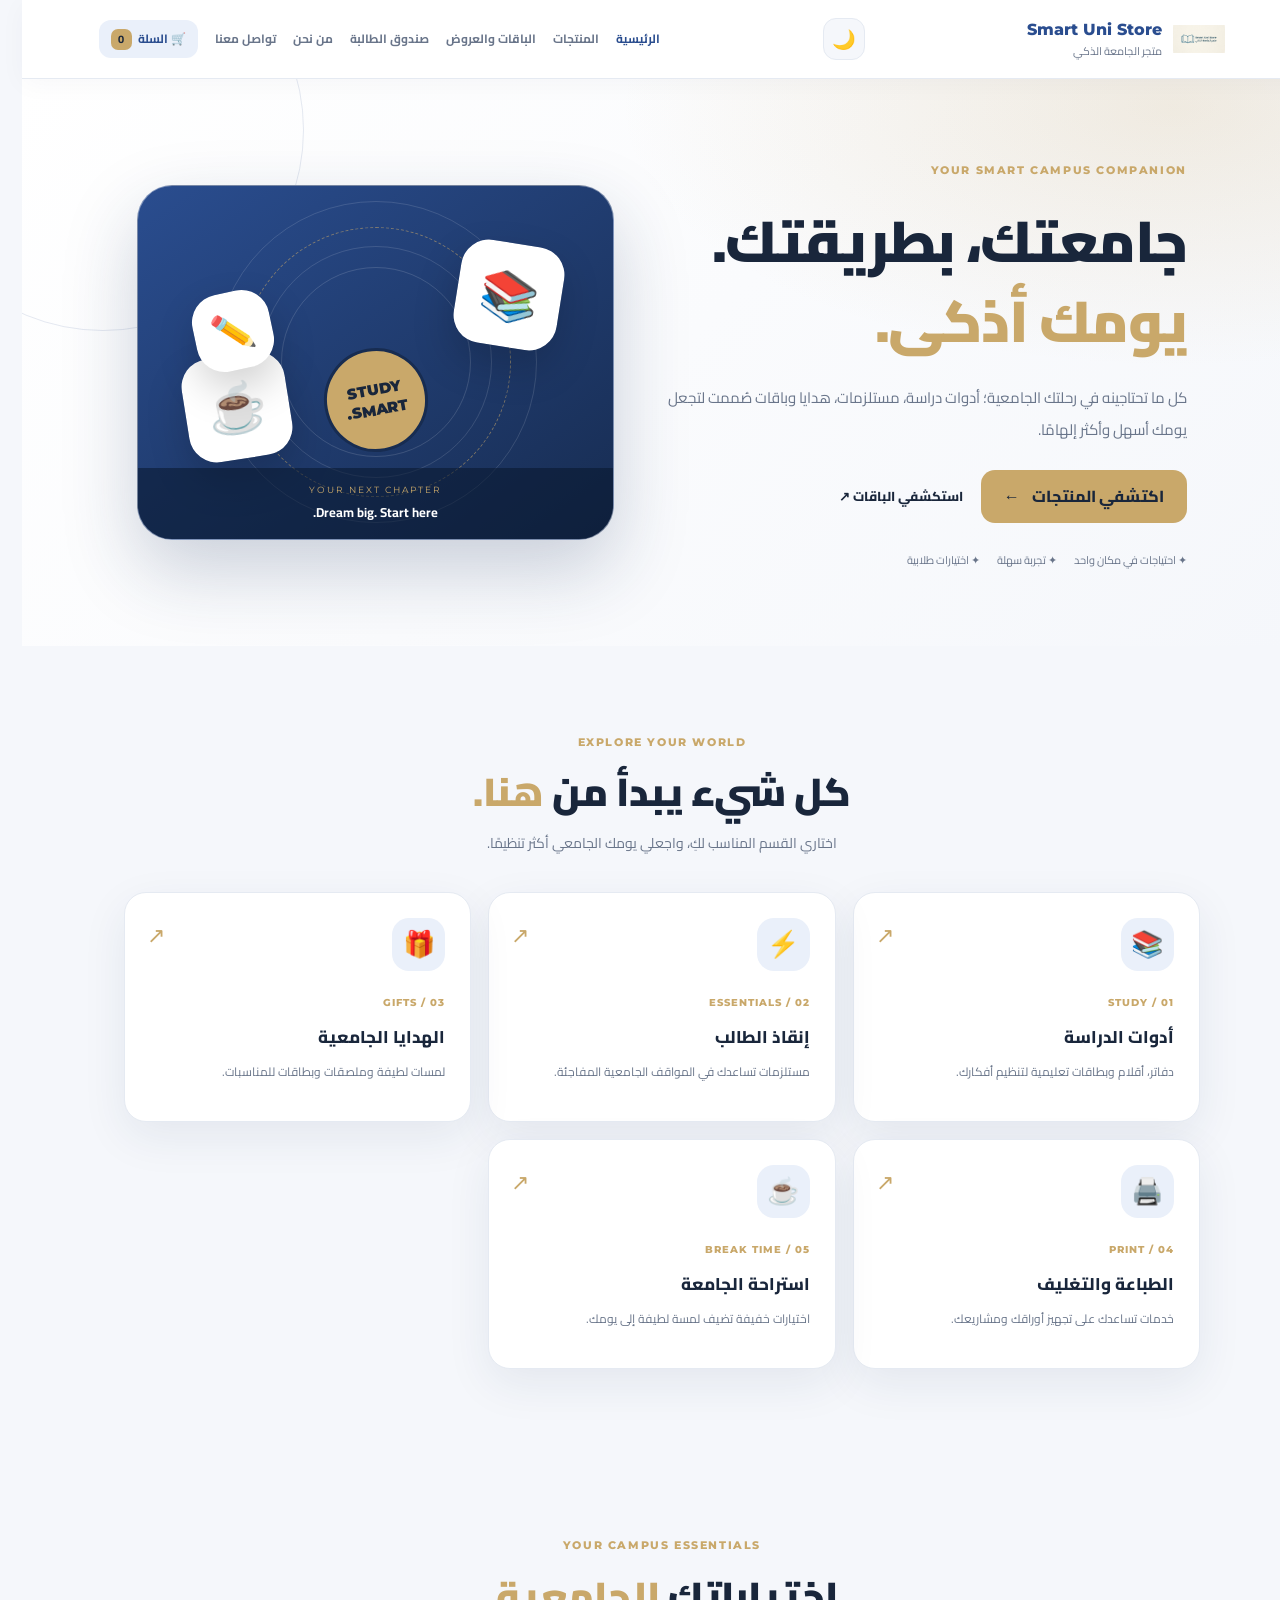
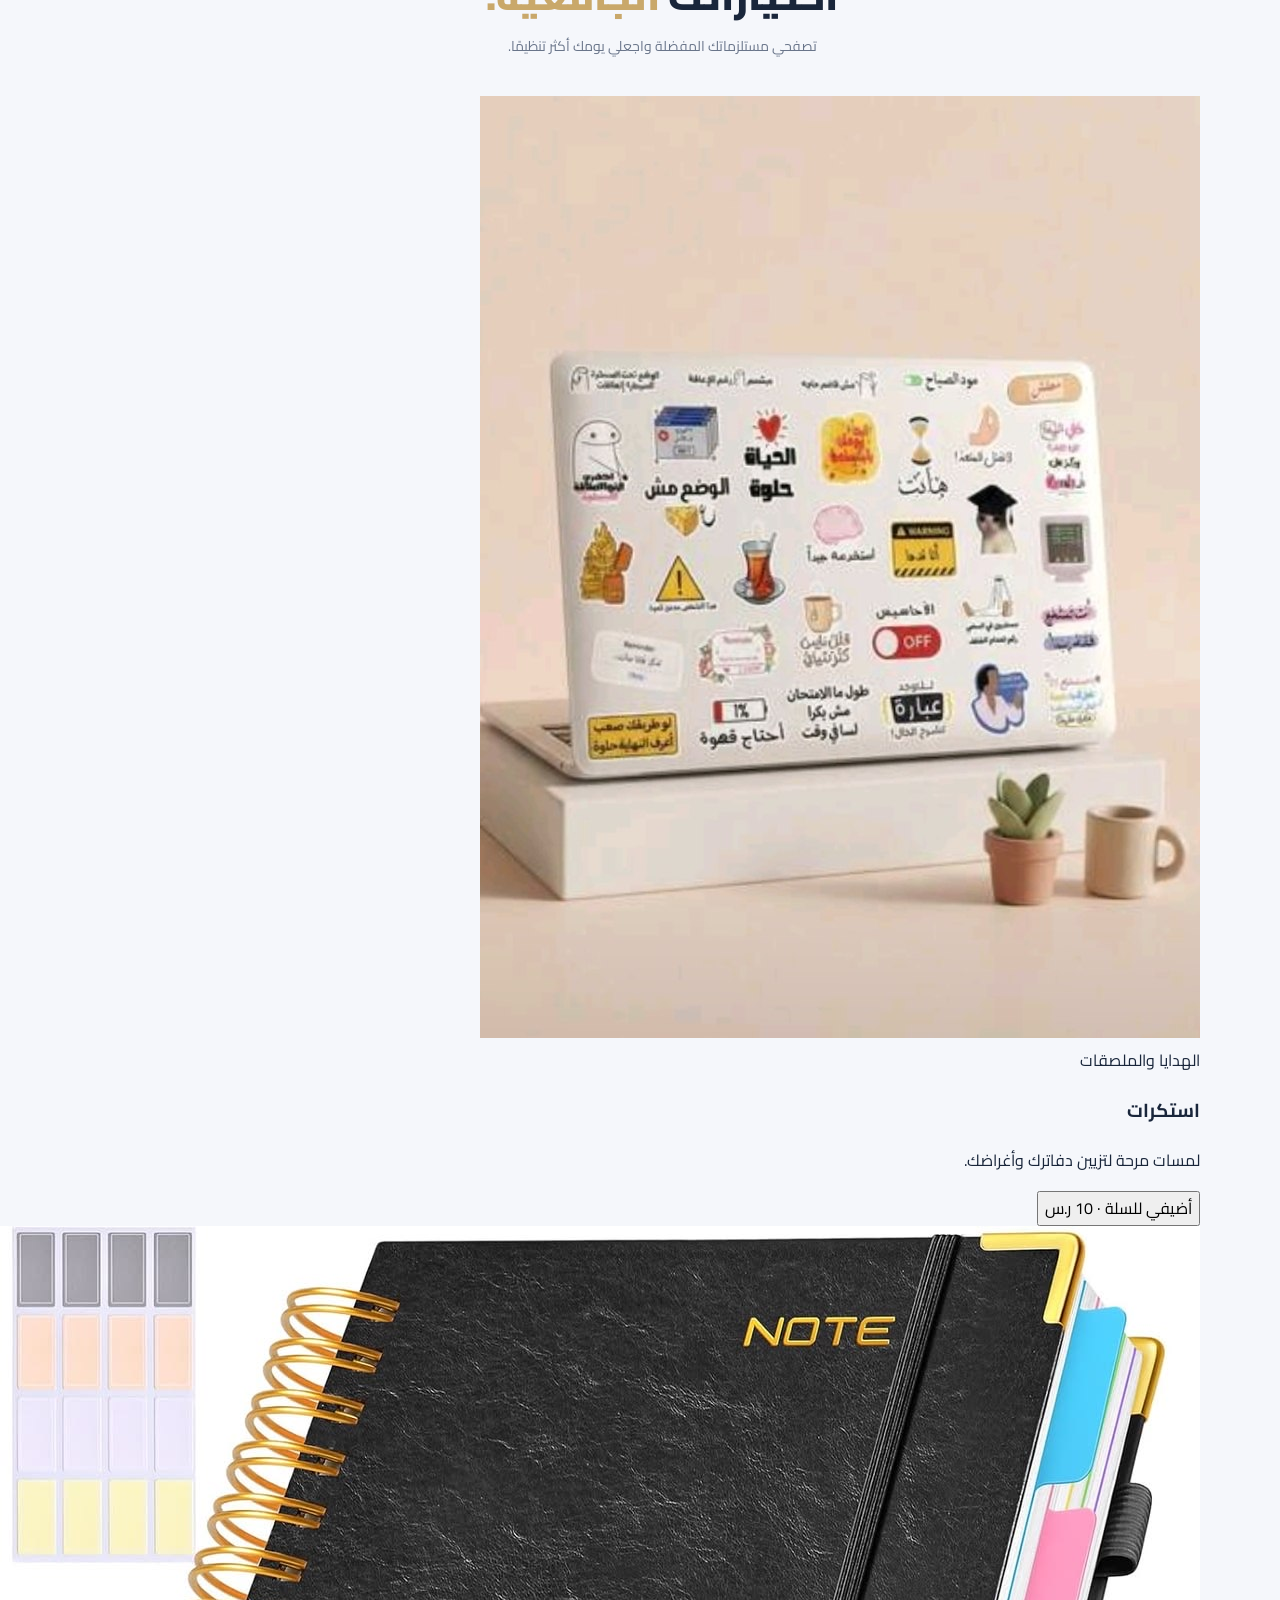
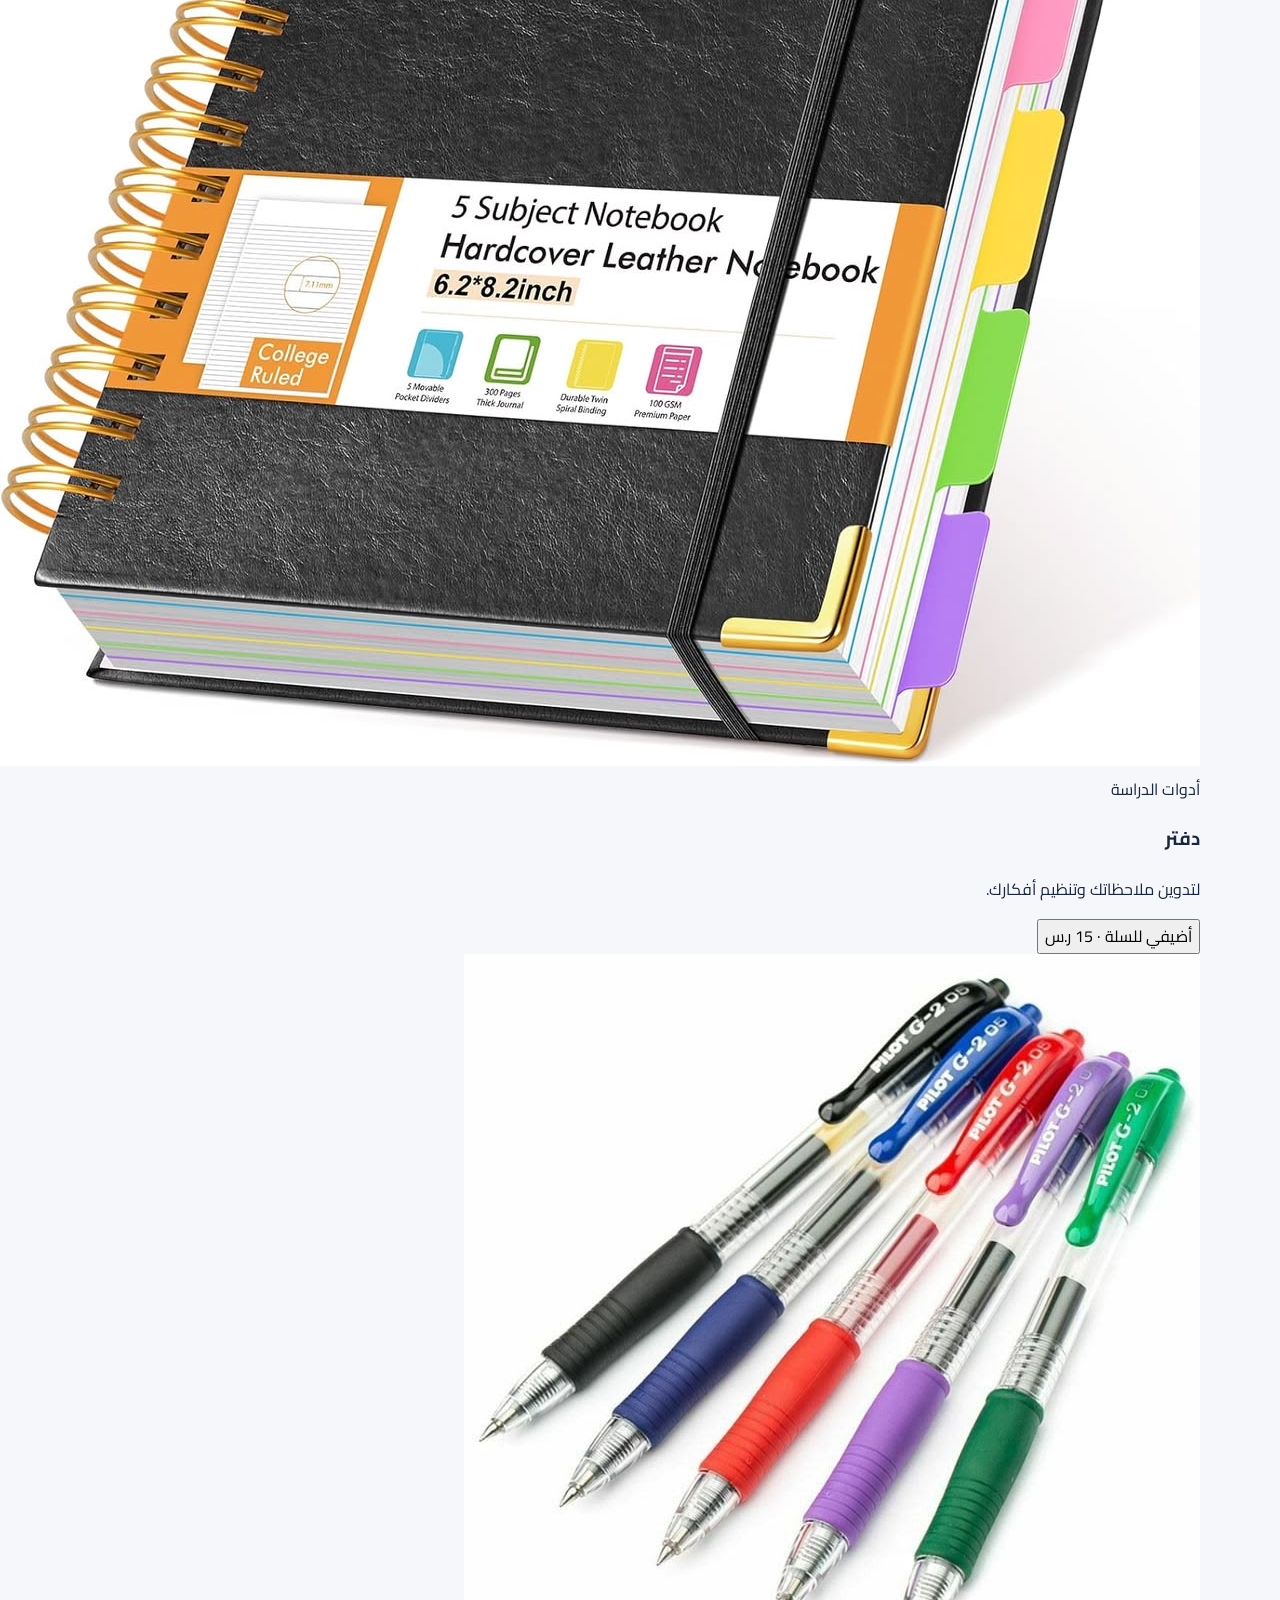
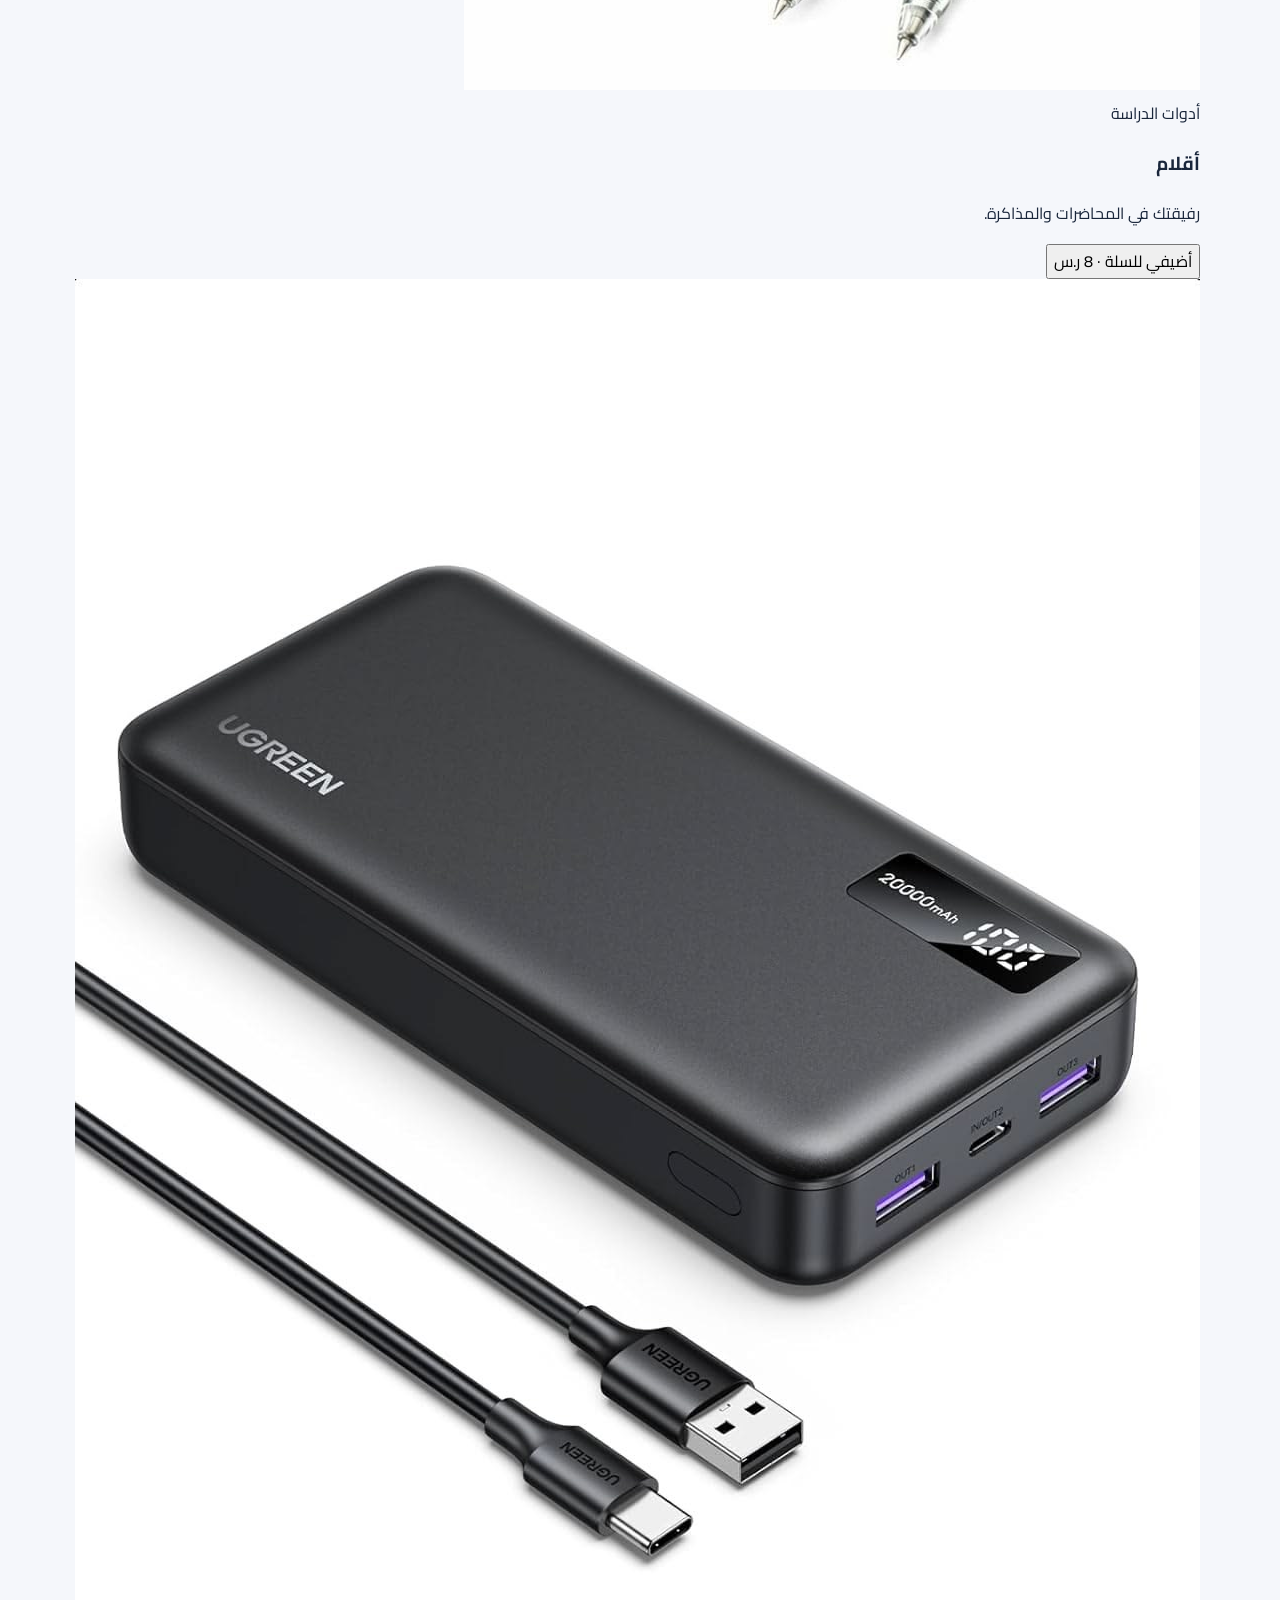
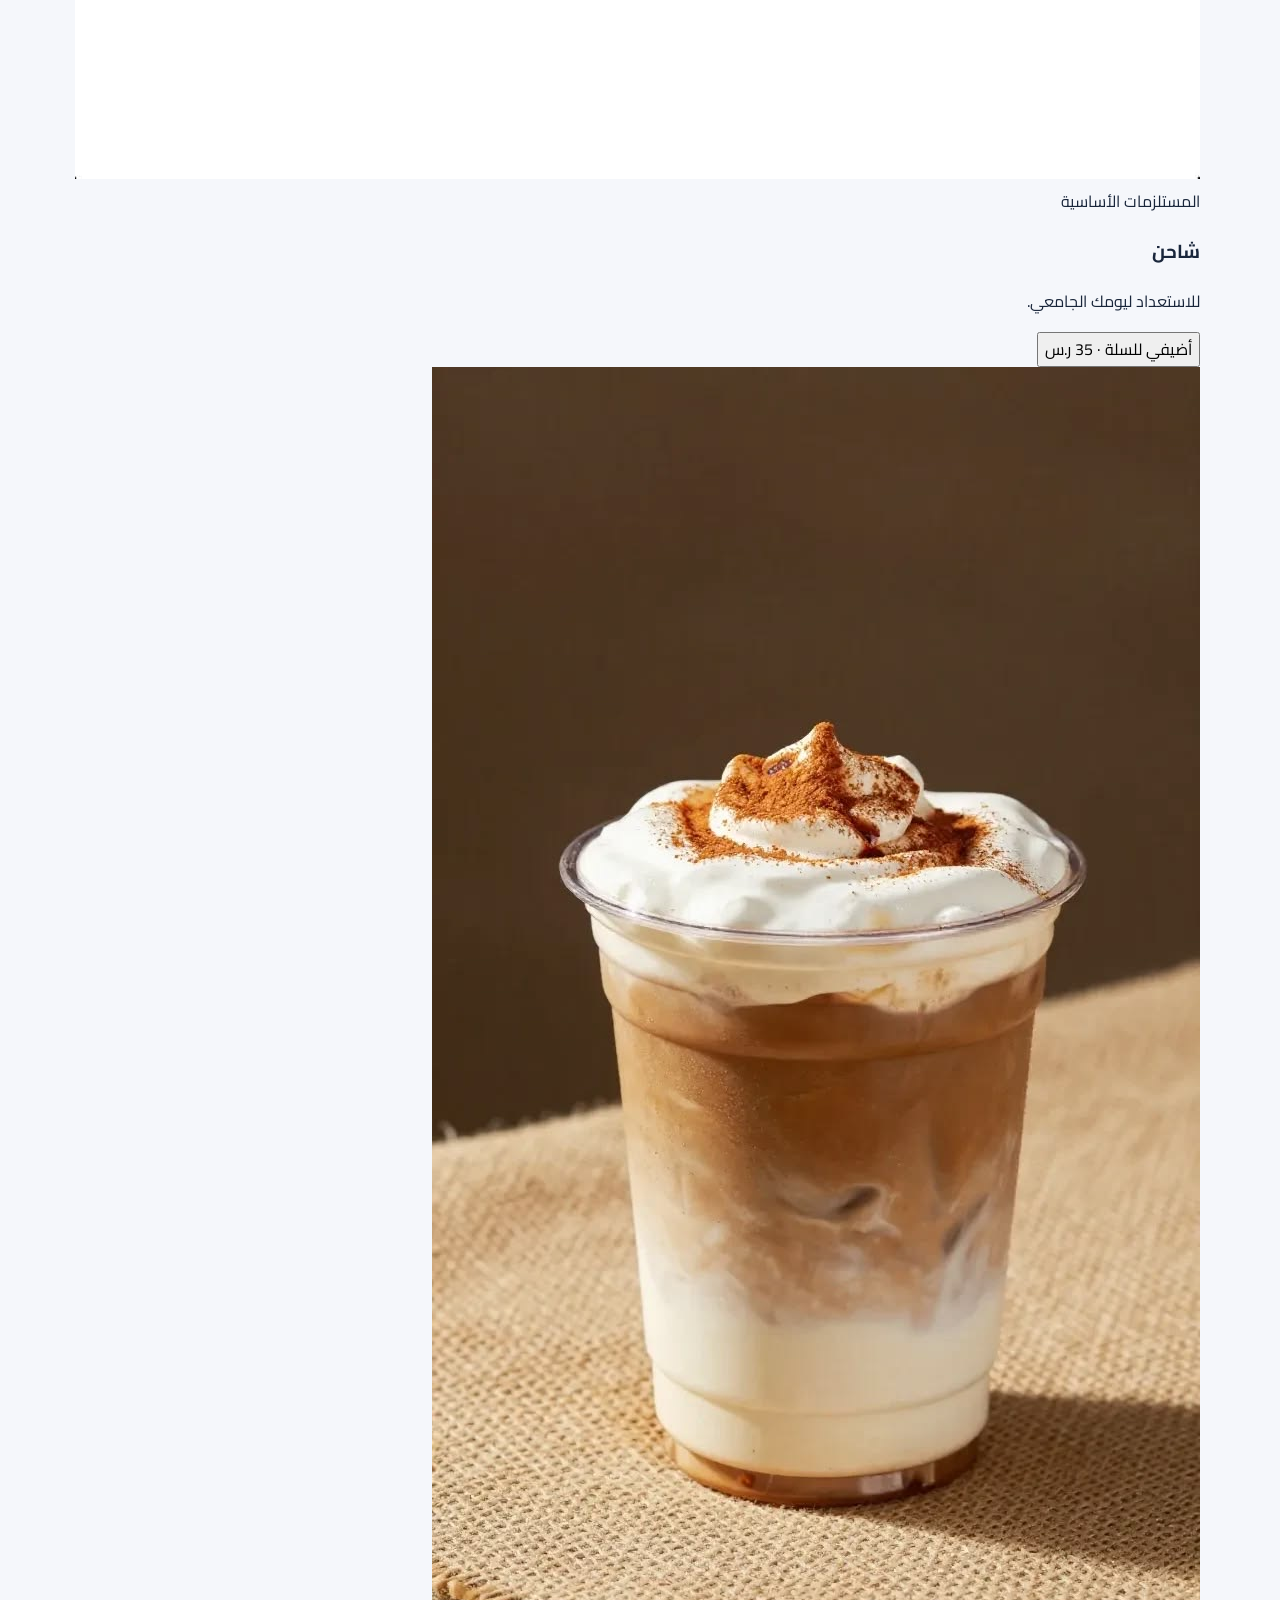
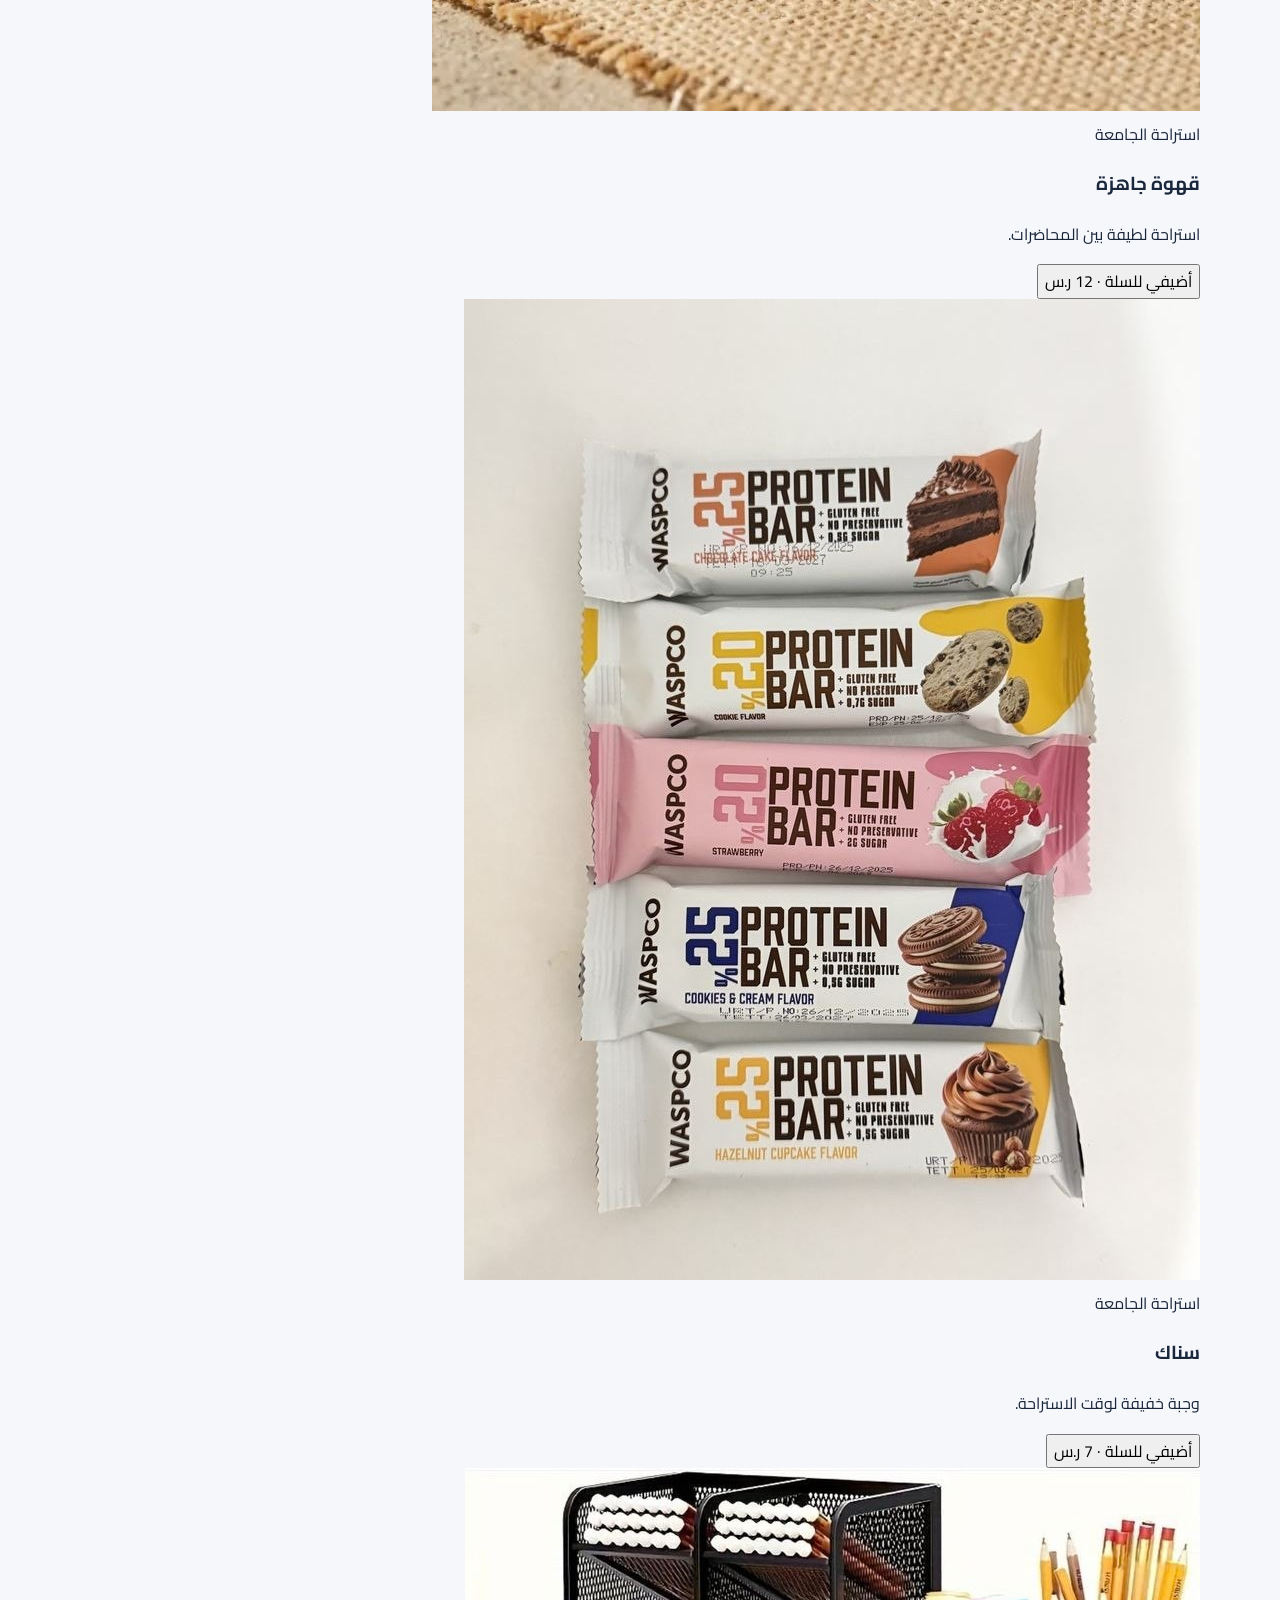
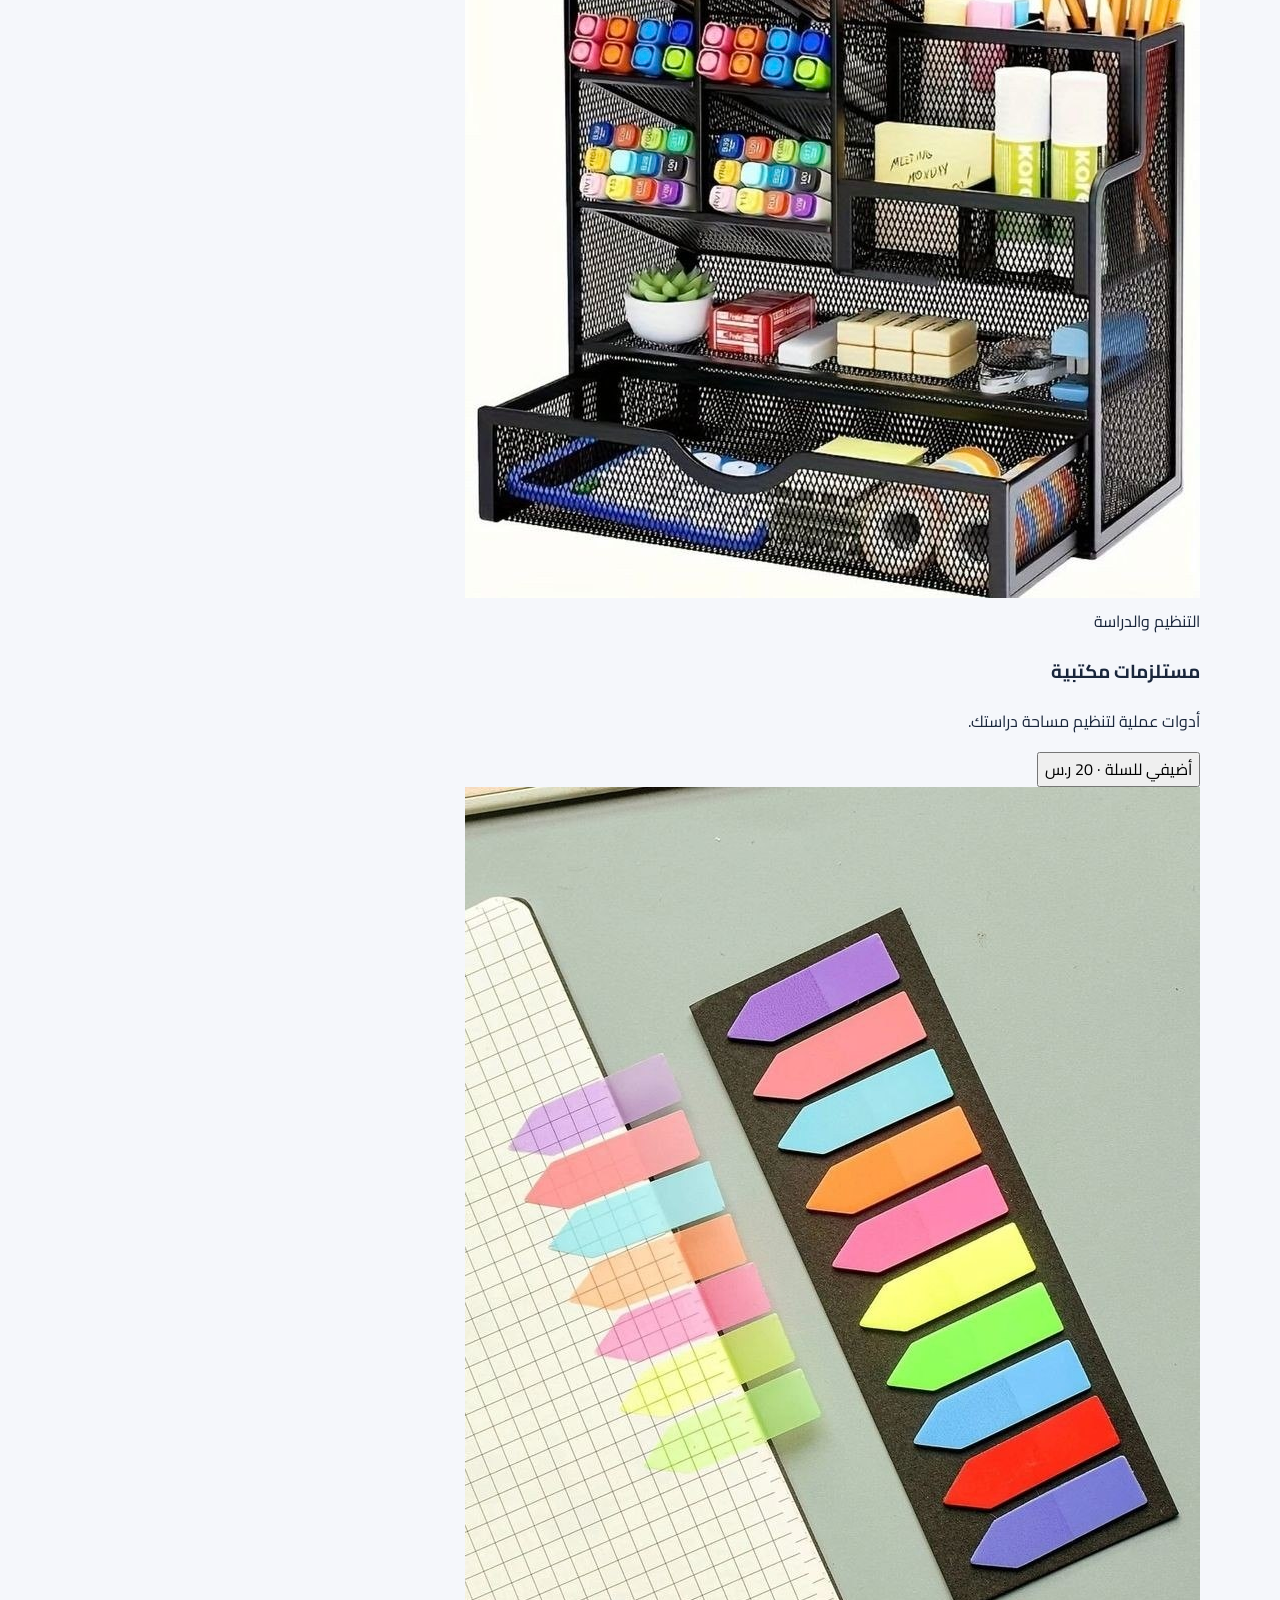
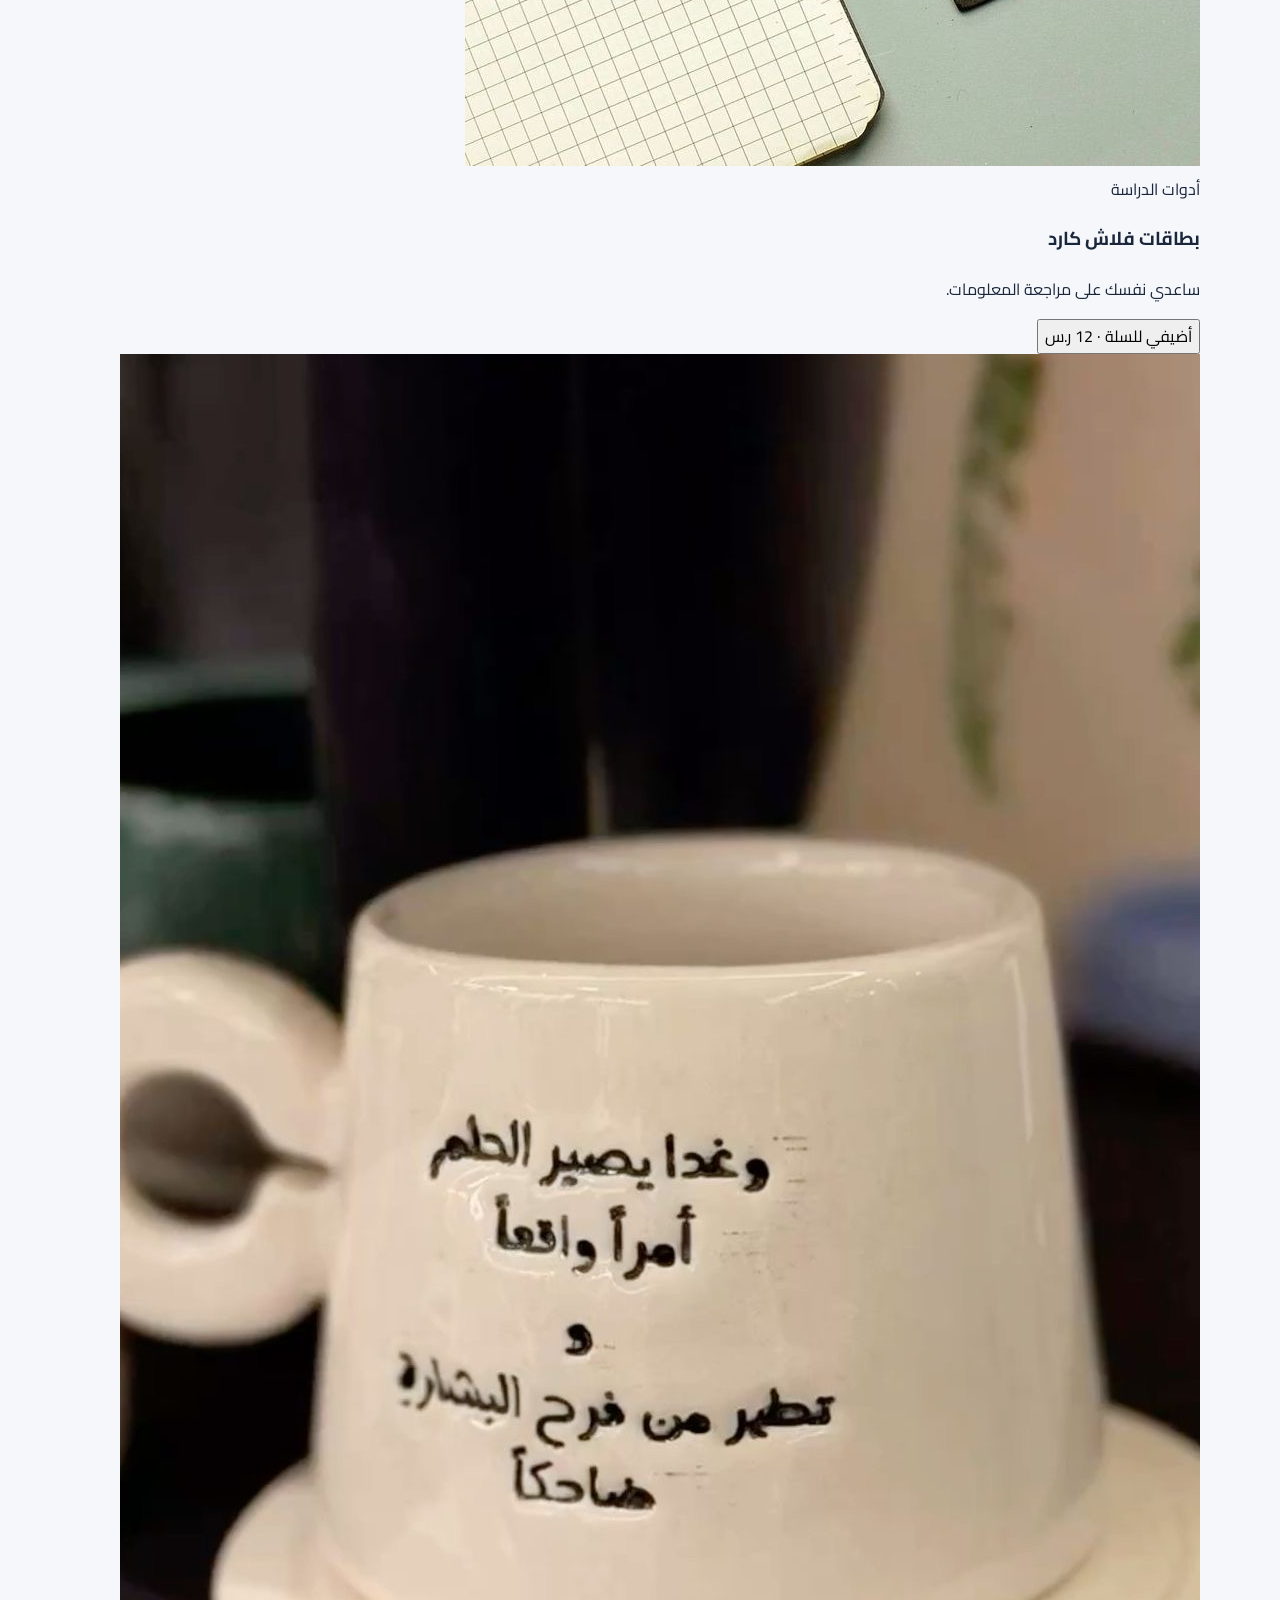
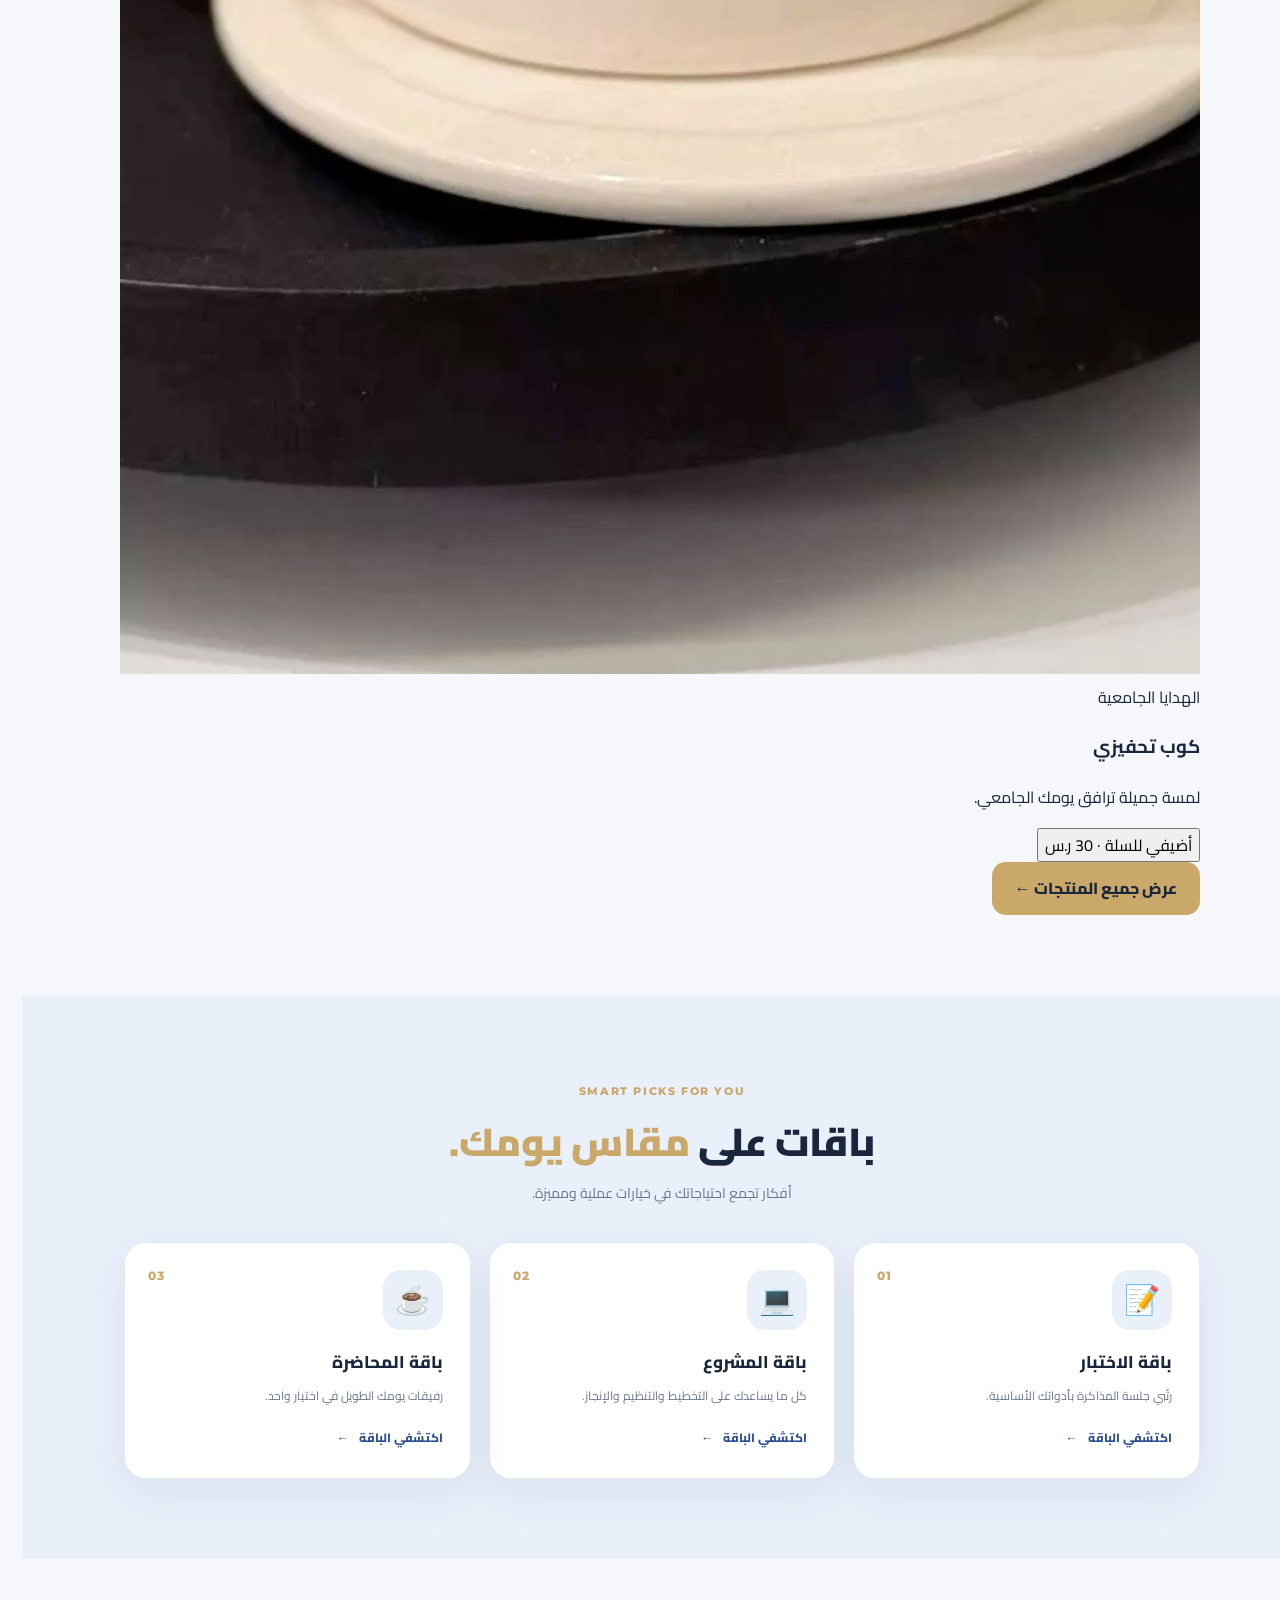
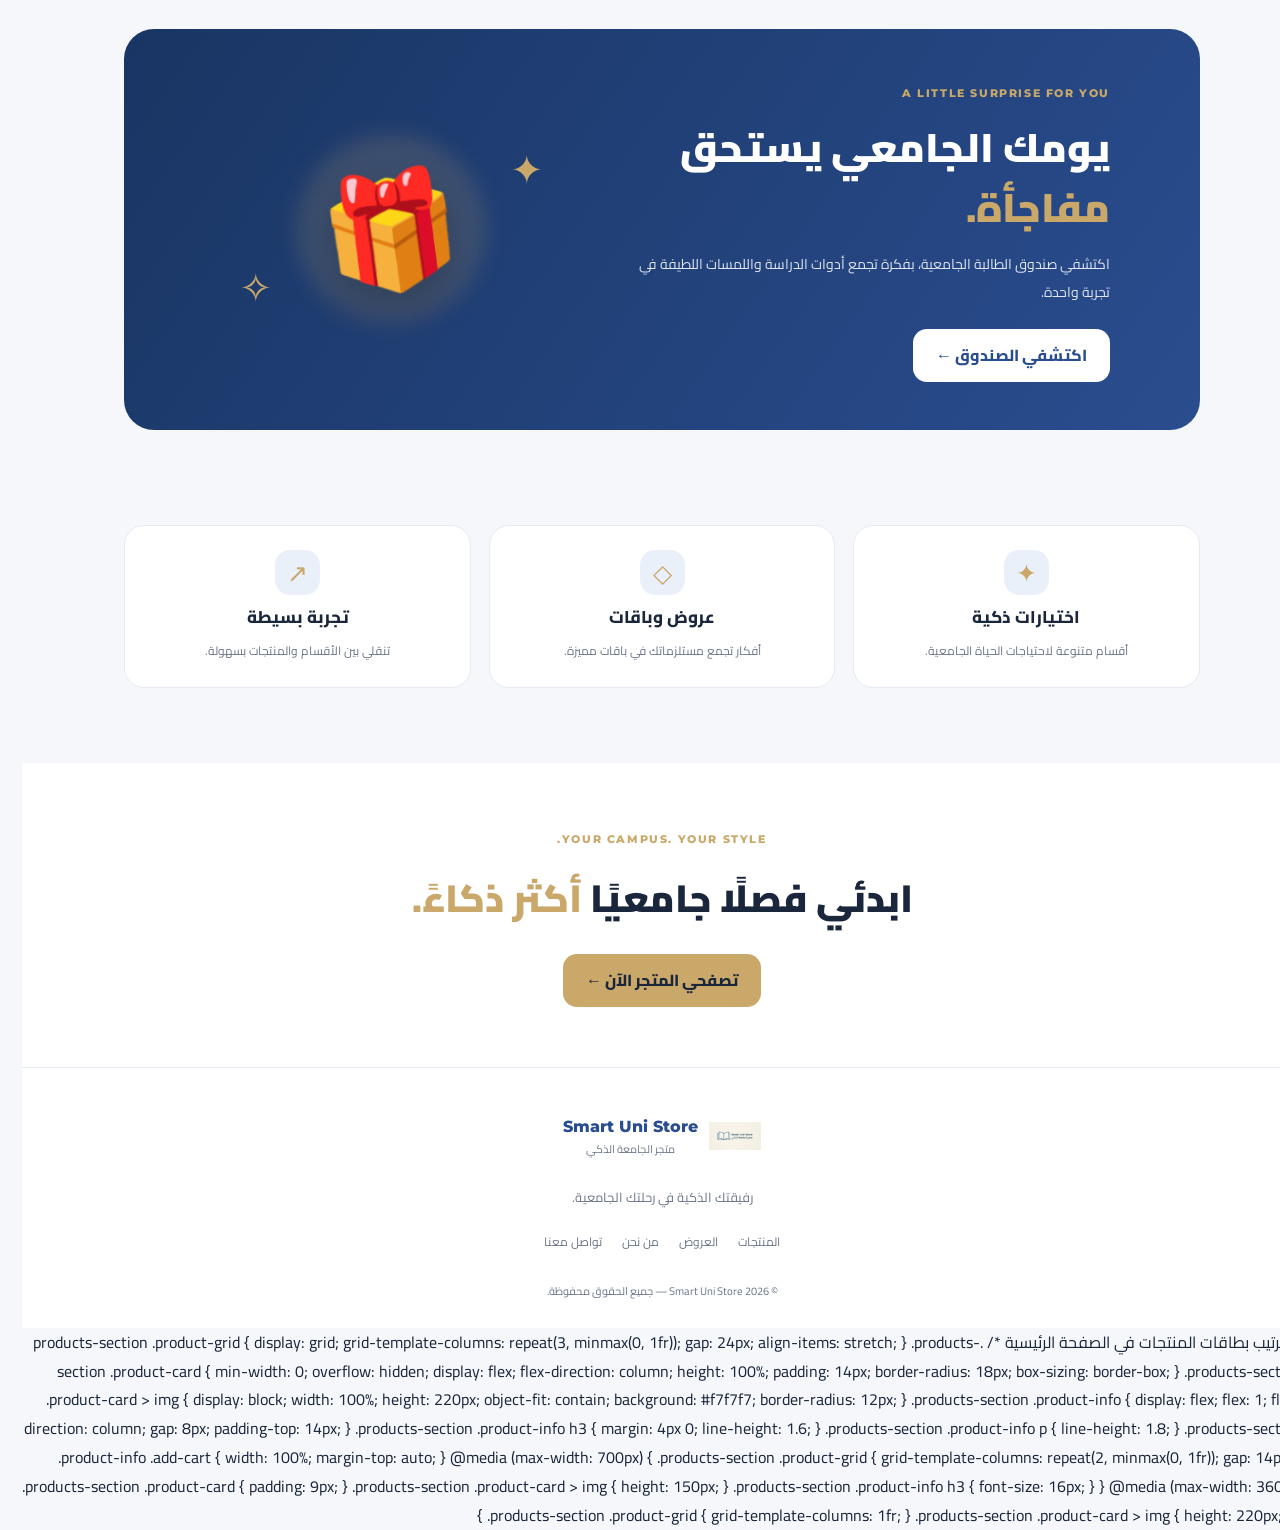
==== commit 34cc93df: "Update index.html" ====
--- a/index.html
+++ b/index.html
@@ -335,3 +335,82 @@
   <script src="script.js"></script>
 </body>
 </html>
+
+/* ترتيب بطاقات المنتجات في الصفحة الرئيسية */
+.products-section .product-grid {
+  display: grid;
+  grid-template-columns: repeat(3, minmax(0, 1fr));
+  gap: 24px;
+  align-items: stretch;
+}
+
+.products-section .product-card {
+  min-width: 0;
+  overflow: hidden;
+  display: flex;
+  flex-direction: column;
+  height: 100%;
+  padding: 14px;
+  border-radius: 18px;
+  box-sizing: border-box;
+}
+
+.products-section .product-card > img {
+  display: block;
+  width: 100%;
+  height: 220px;
+  object-fit: contain;
+  background: #f7f7f7;
+  border-radius: 12px;
+}
+
+.products-section .product-info {
+  display: flex;
+  flex: 1;
+  flex-direction: column;
+  gap: 8px;
+  padding-top: 14px;
+}
+
+.products-section .product-info h3 {
+  margin: 4px 0;
+  line-height: 1.6;
+}
+
+.products-section .product-info p {
+  line-height: 1.8;
+}
+
+.products-section .product-info .add-cart {
+  width: 100%;
+  margin-top: auto;
+}
+
+@media (max-width: 700px) {
+  .products-section .product-grid {
+    grid-template-columns: repeat(2, minmax(0, 1fr));
+    gap: 14px;
+  }
+
+  .products-section .product-card {
+    padding: 9px;
+  }
+
+  .products-section .product-card > img {
+    height: 150px;
+  }
+
+  .products-section .product-info h3 {
+    font-size: 16px;
+  }
+}
+
+@media (max-width: 360px) {
+  .products-section .product-grid {
+    grid-template-columns: 1fr;
+  }
+
+  .products-section .product-card > img {
+    height: 220px;
+  }
+}
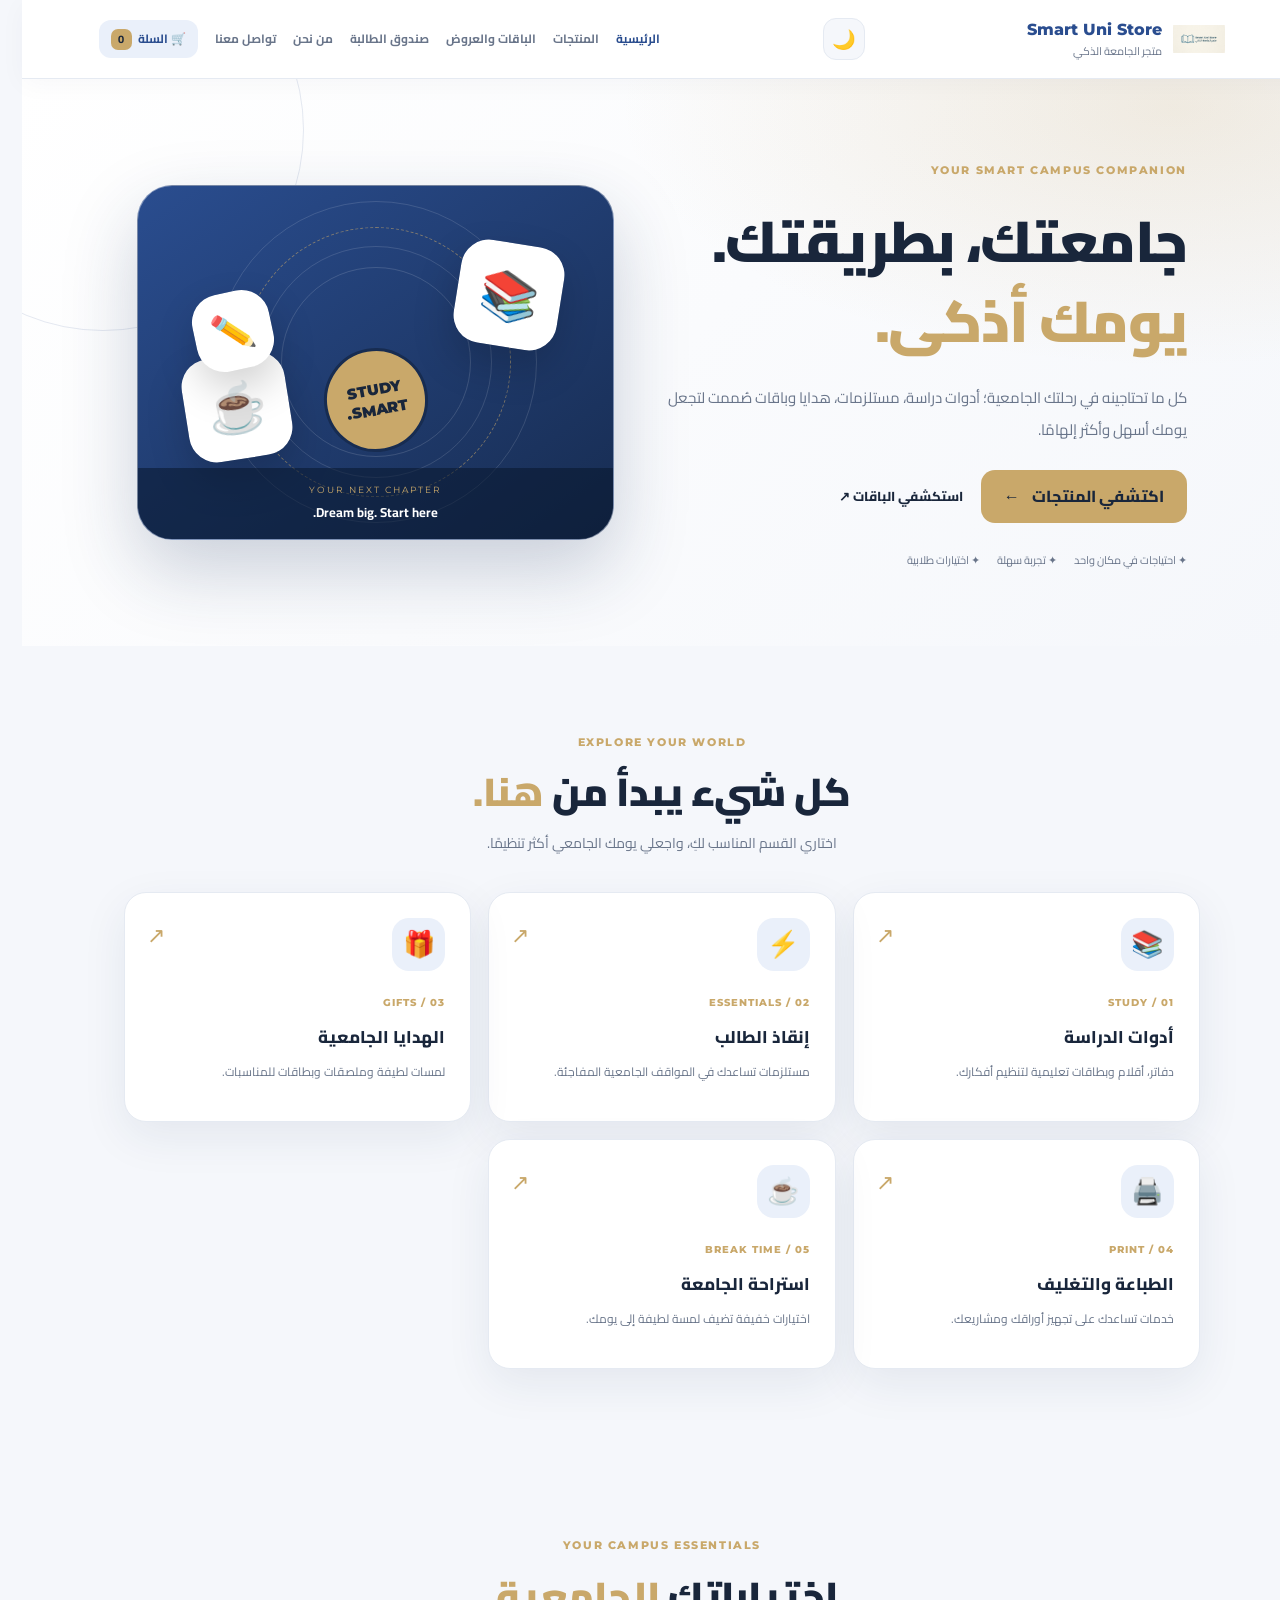
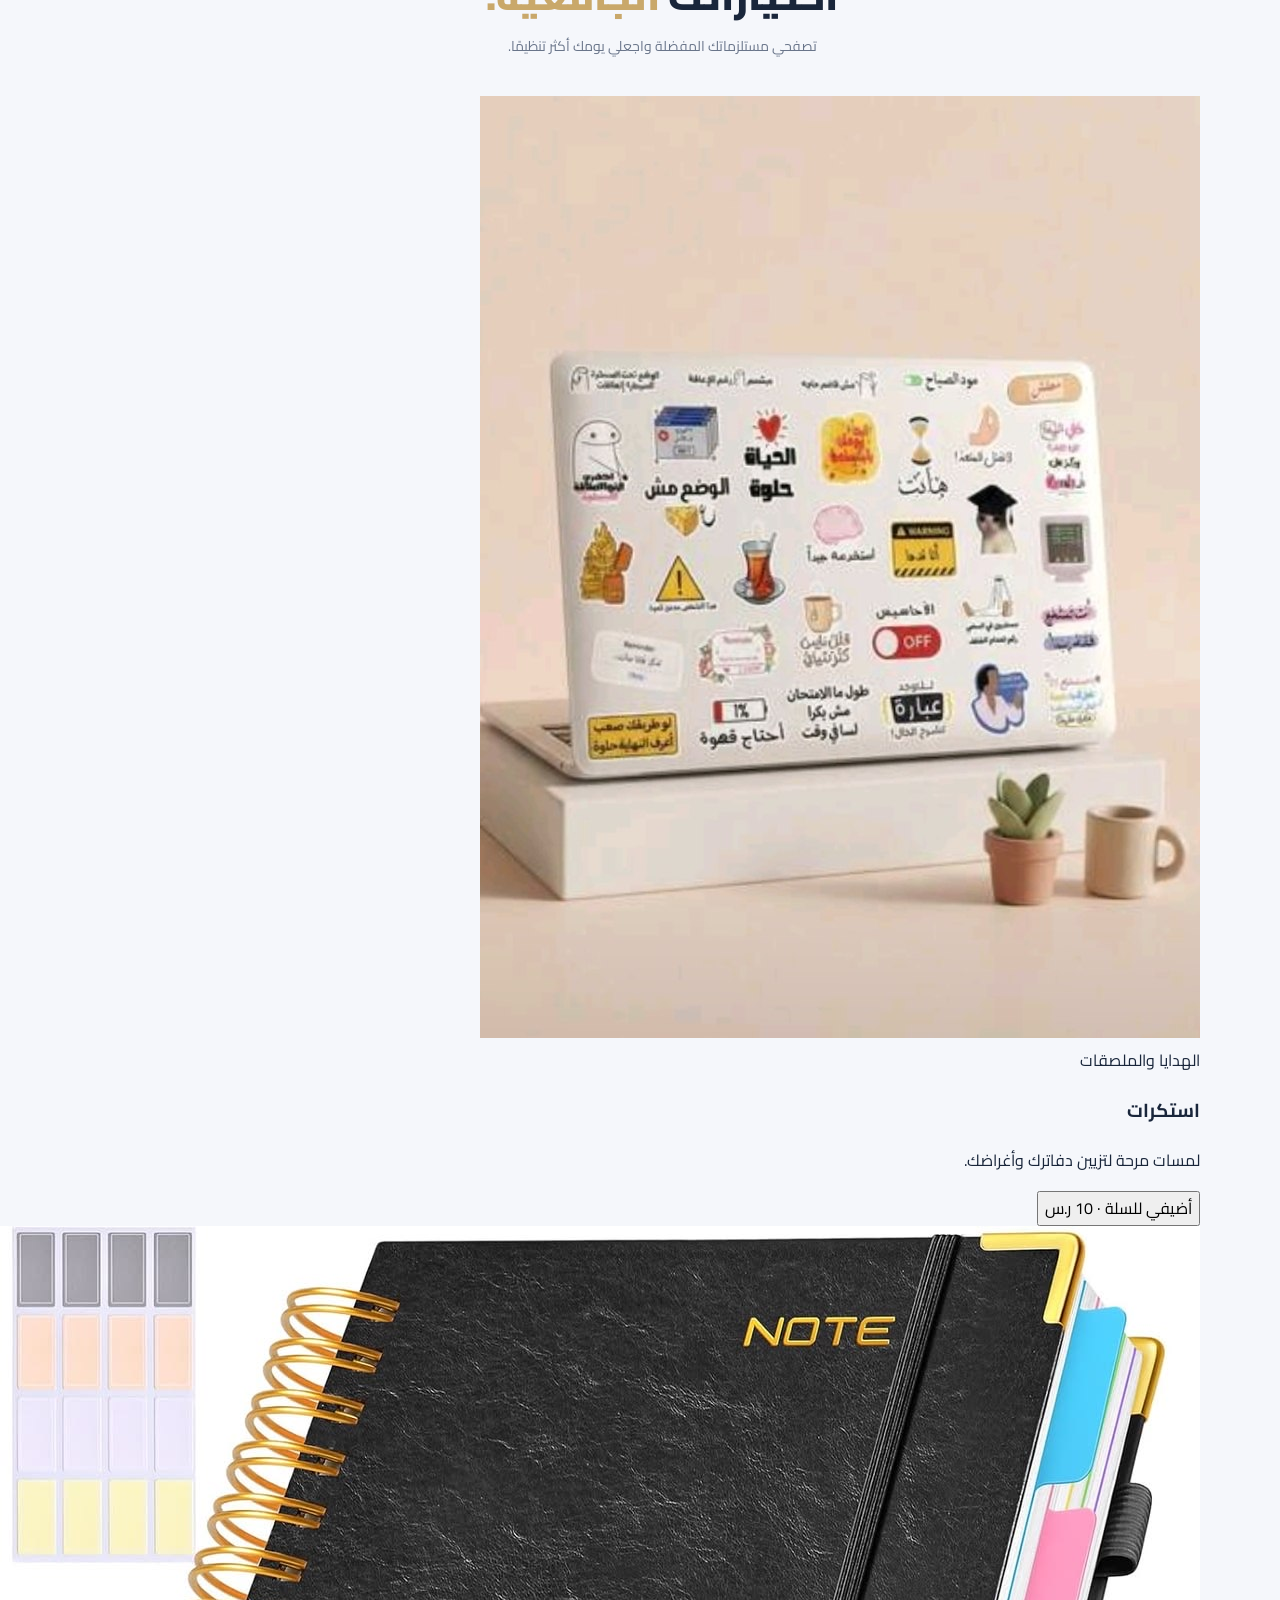
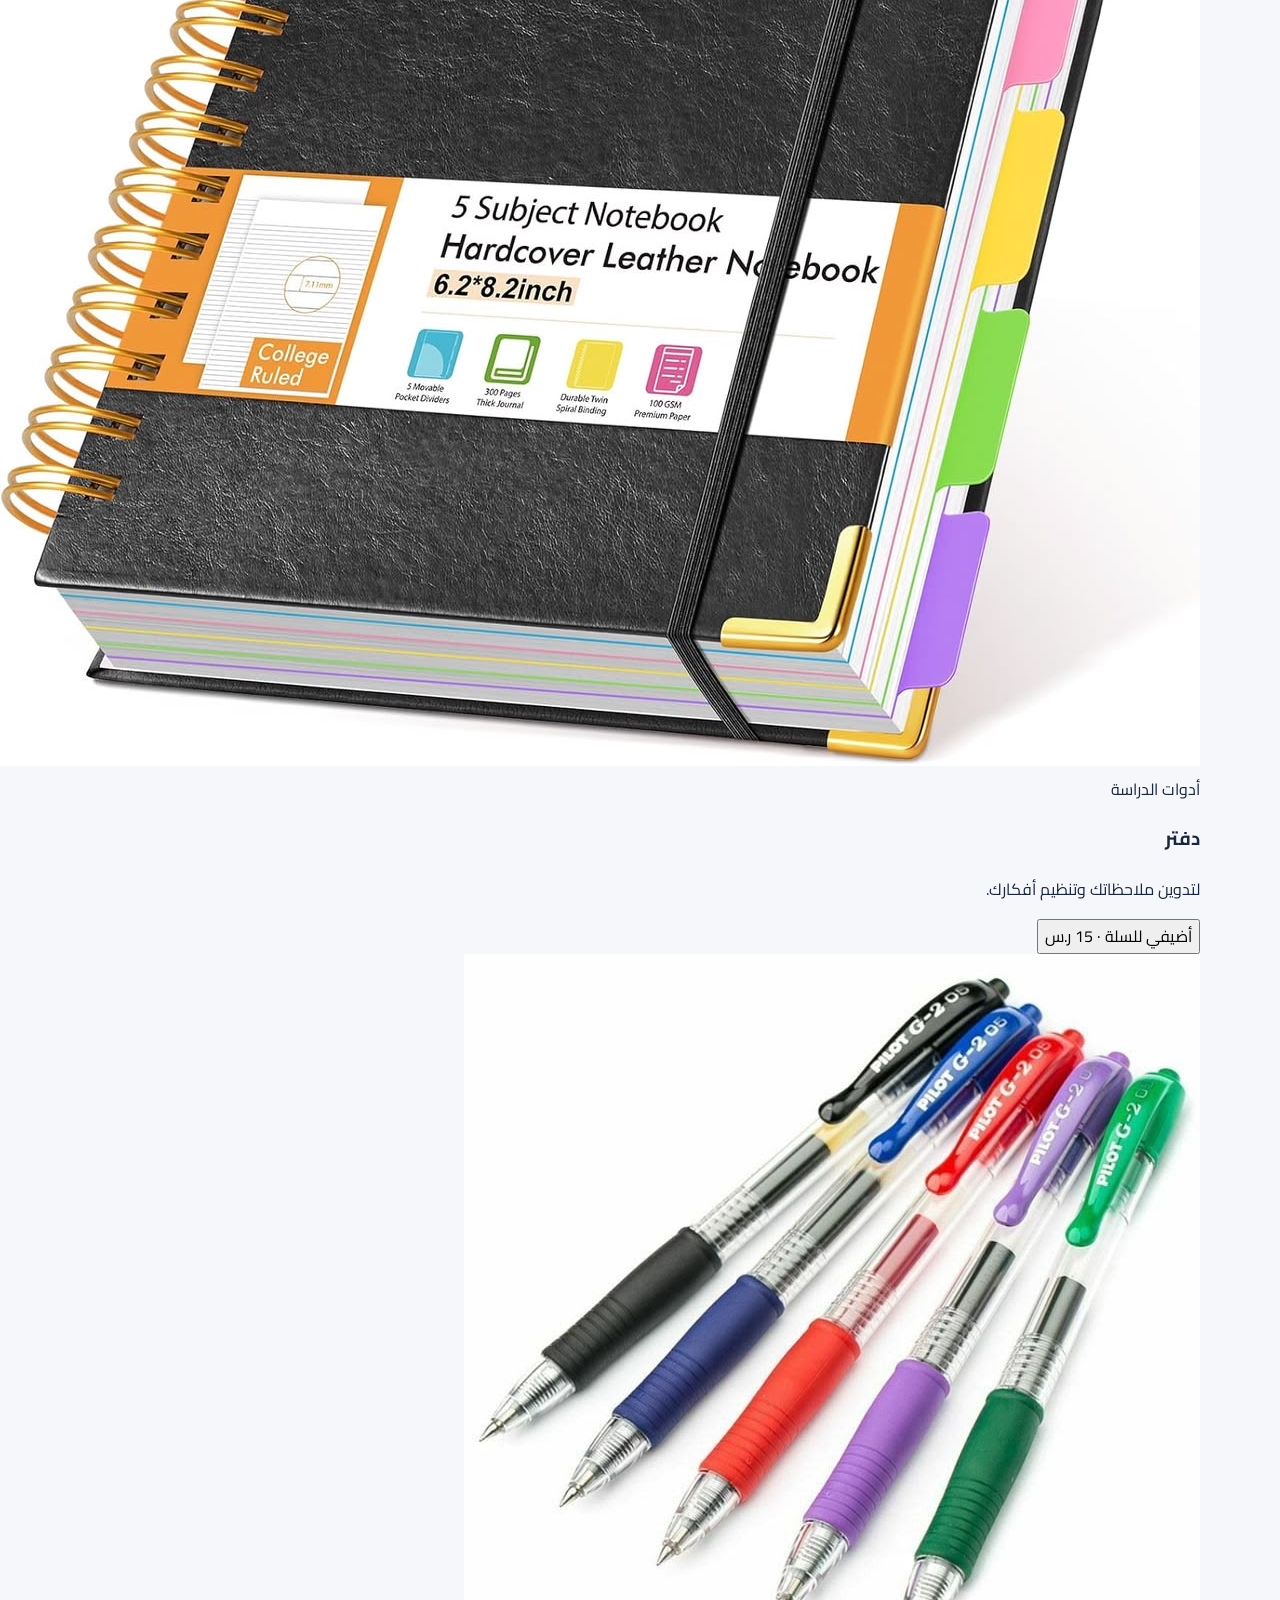
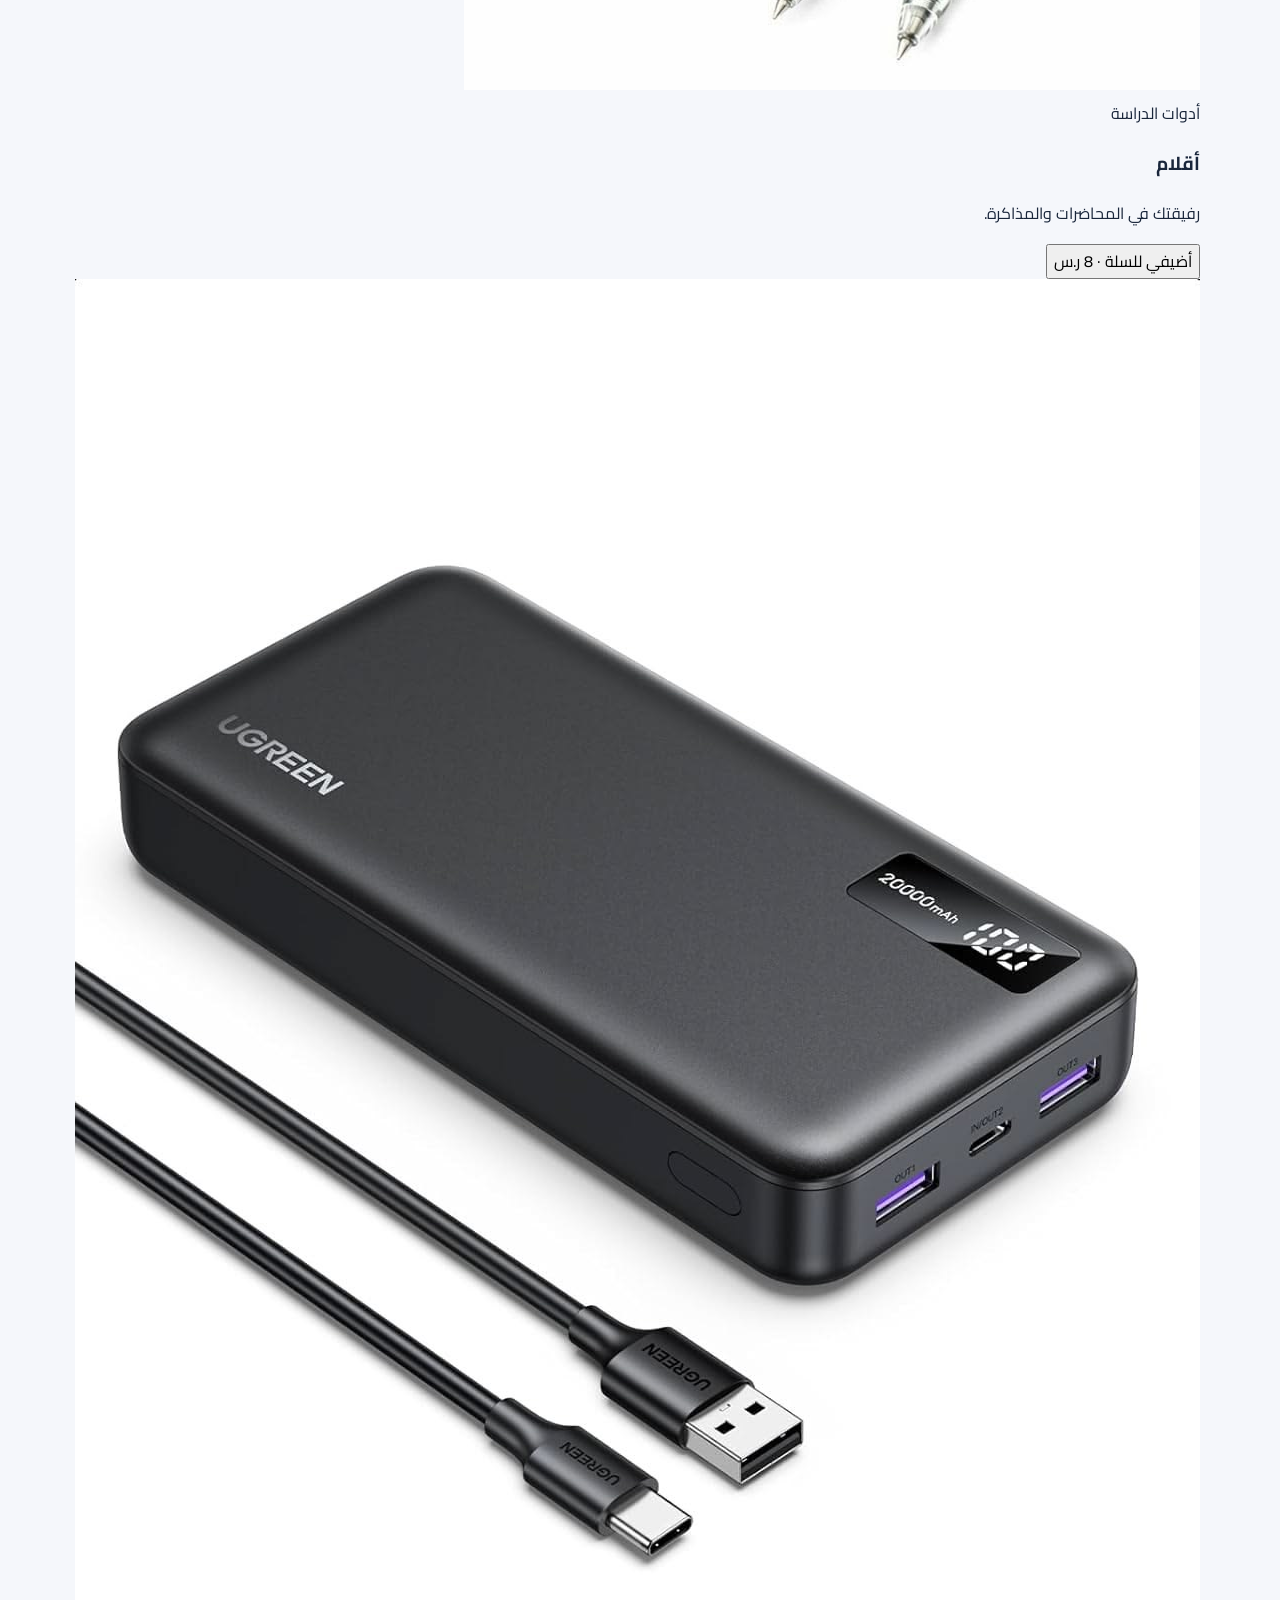
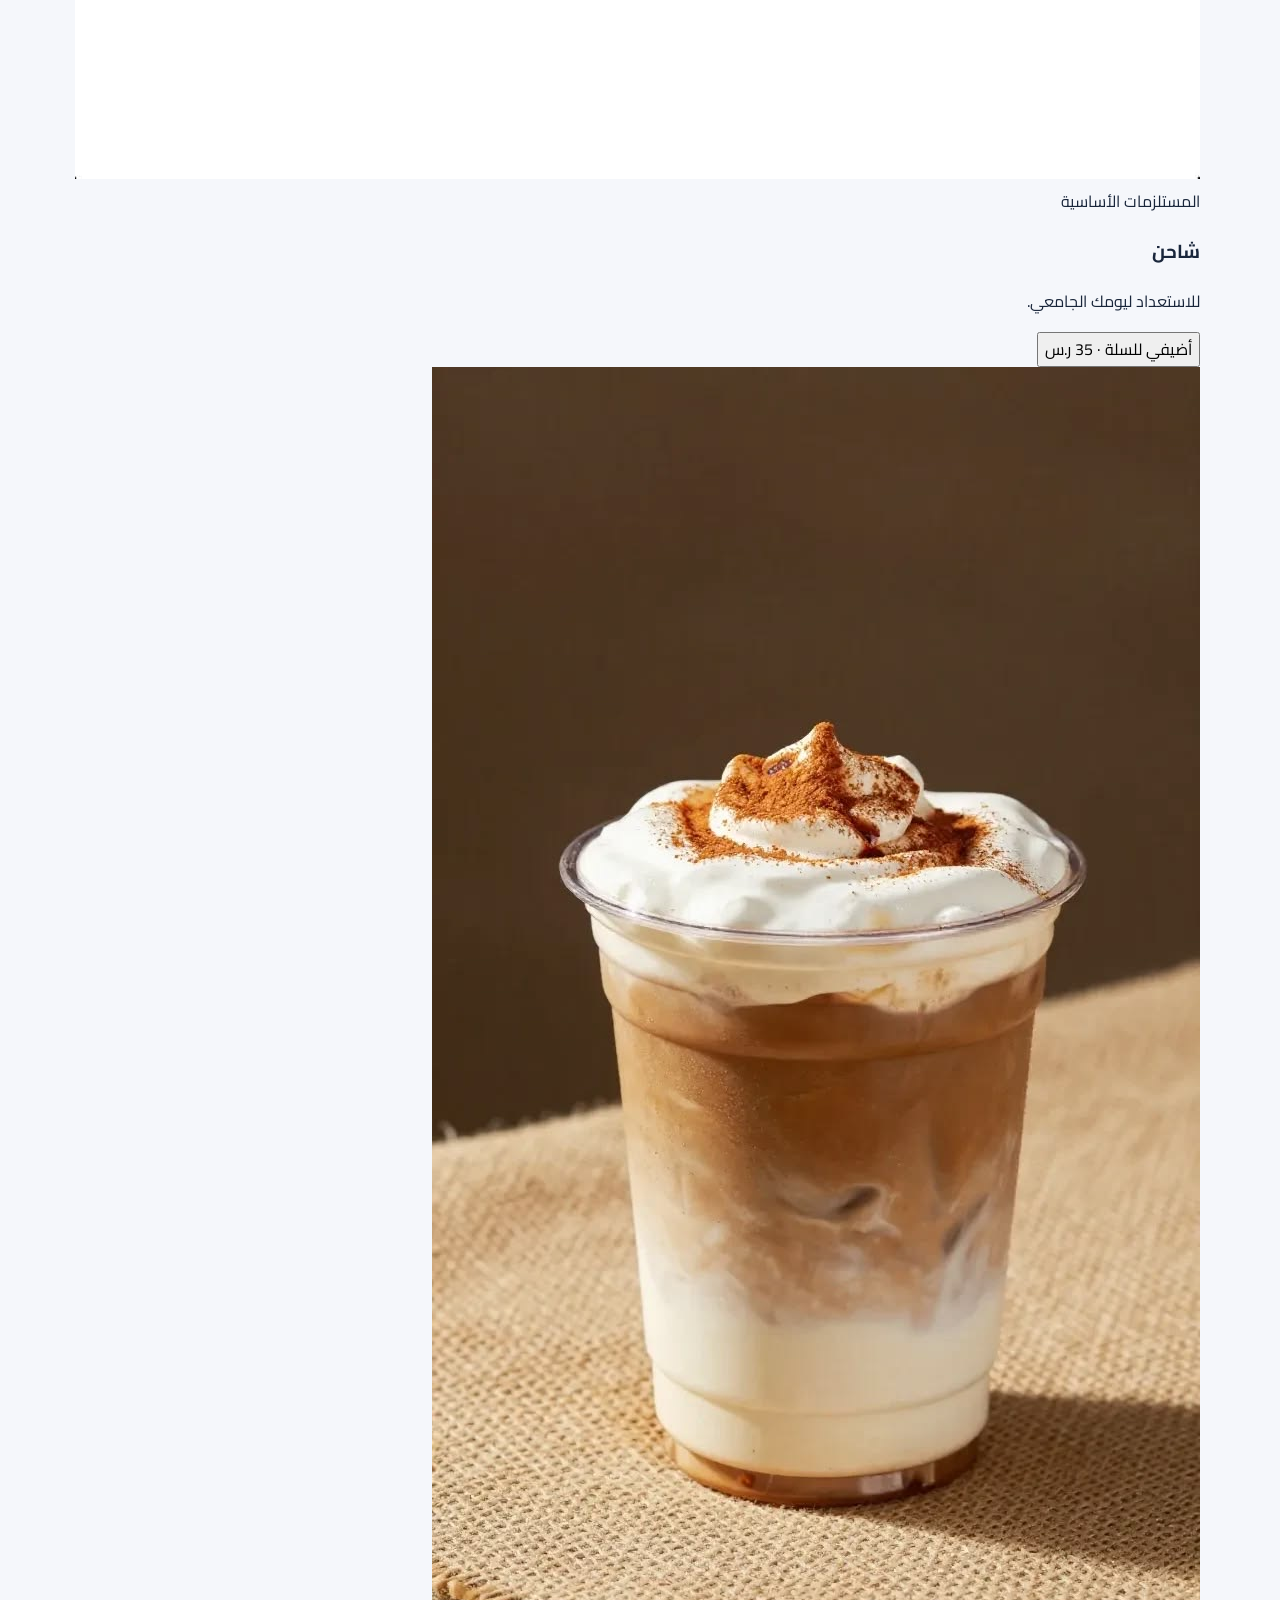
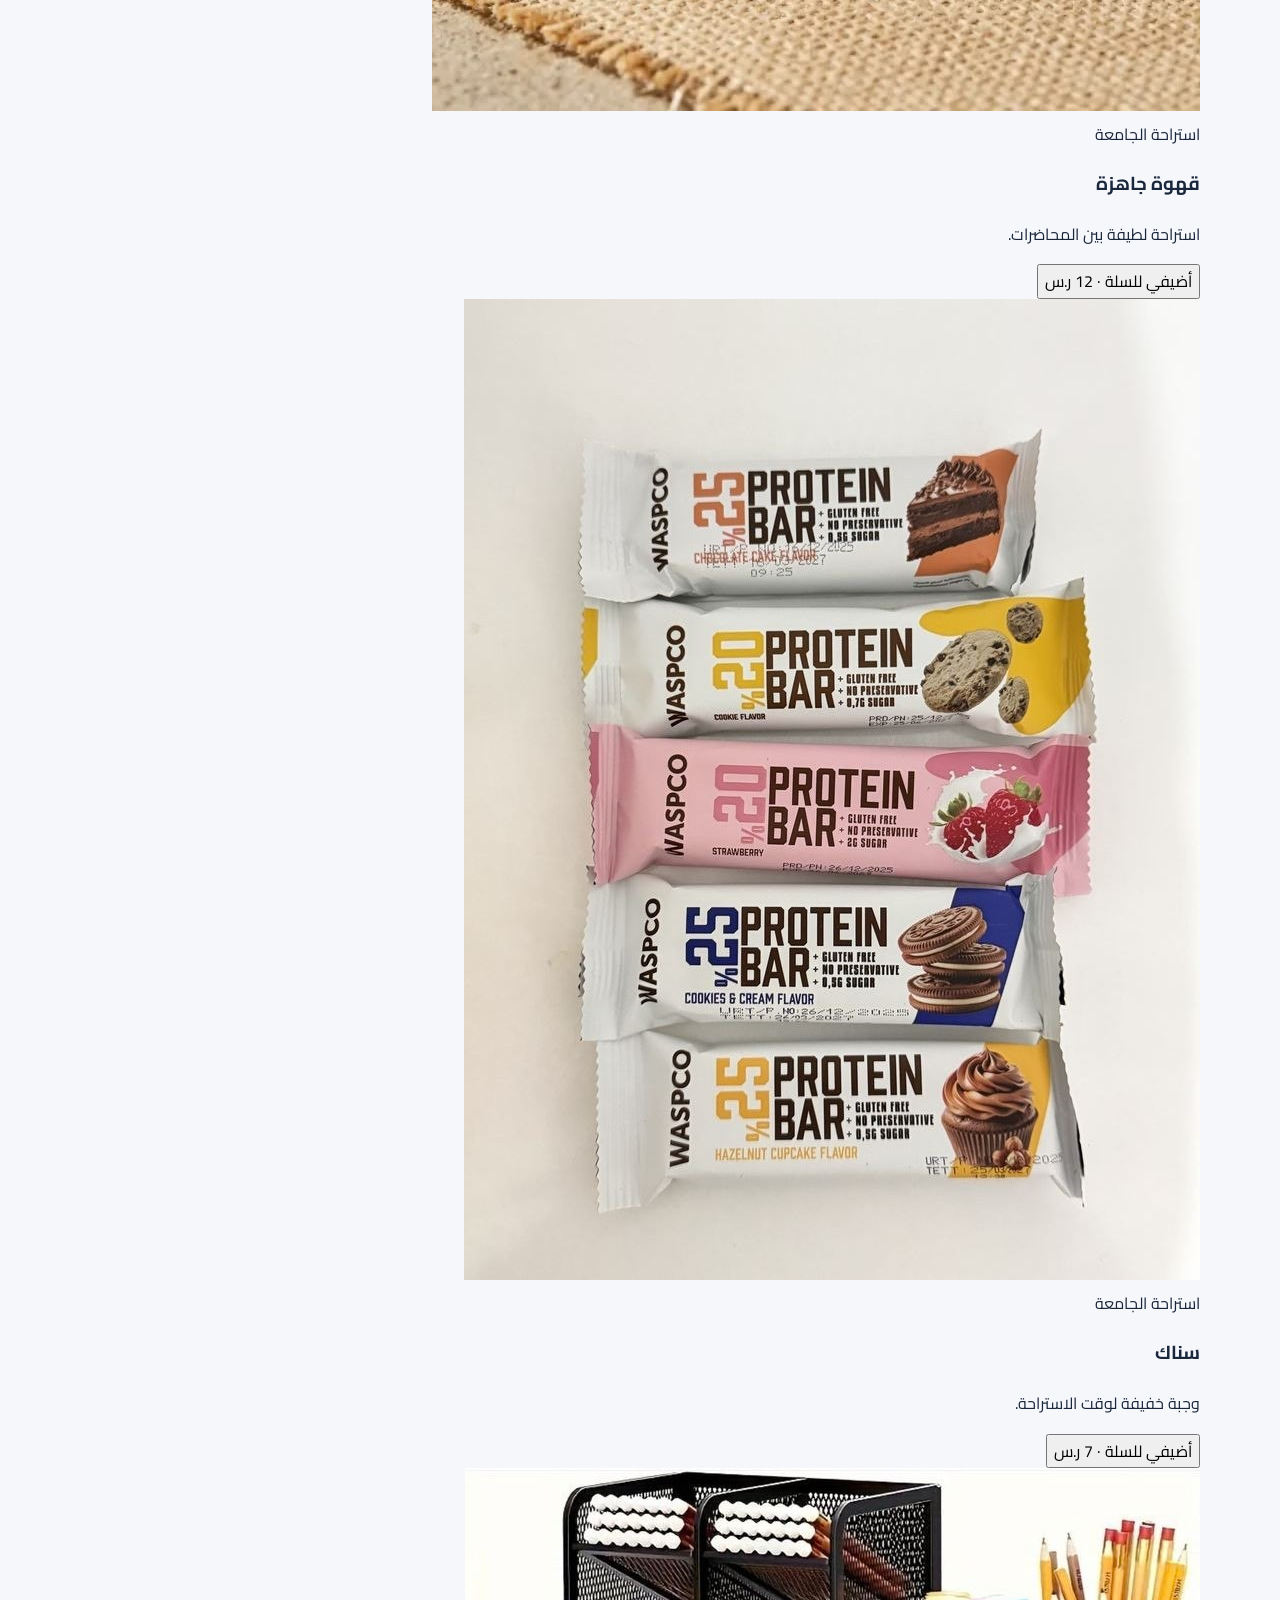
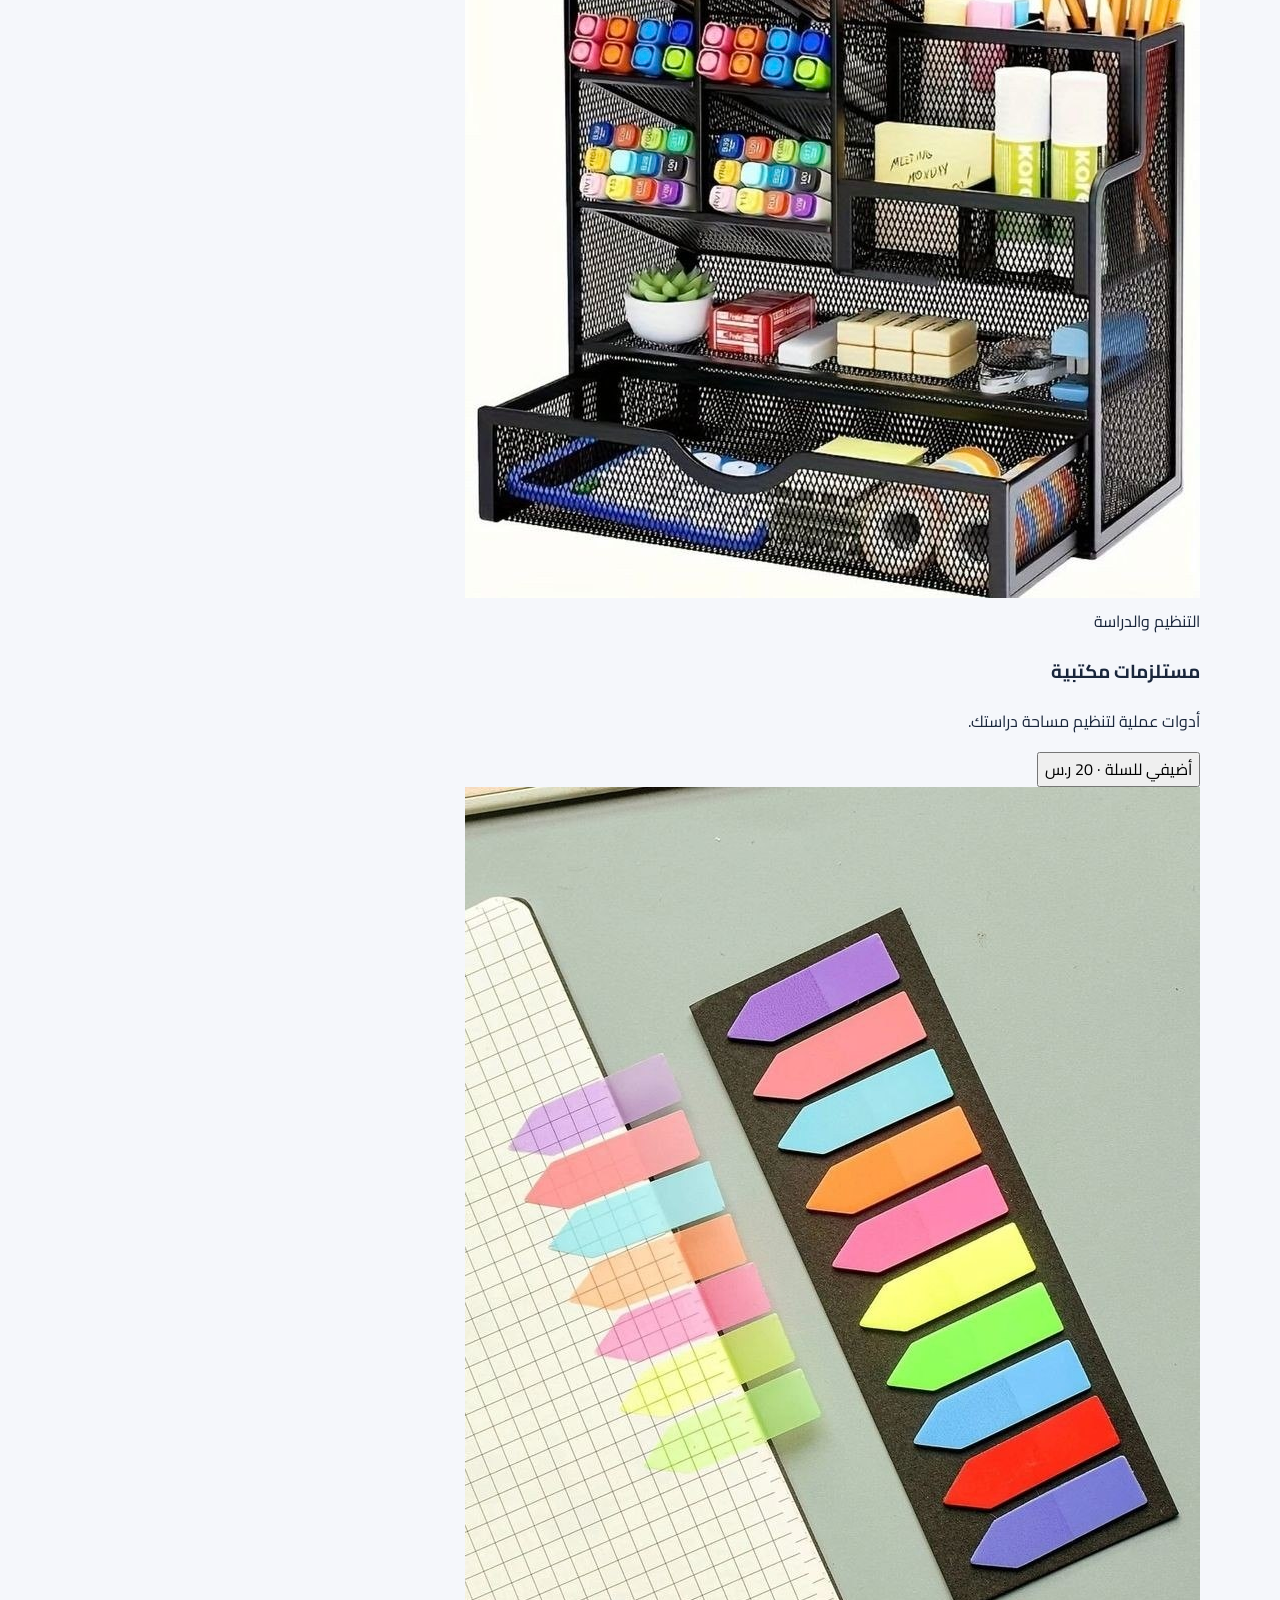
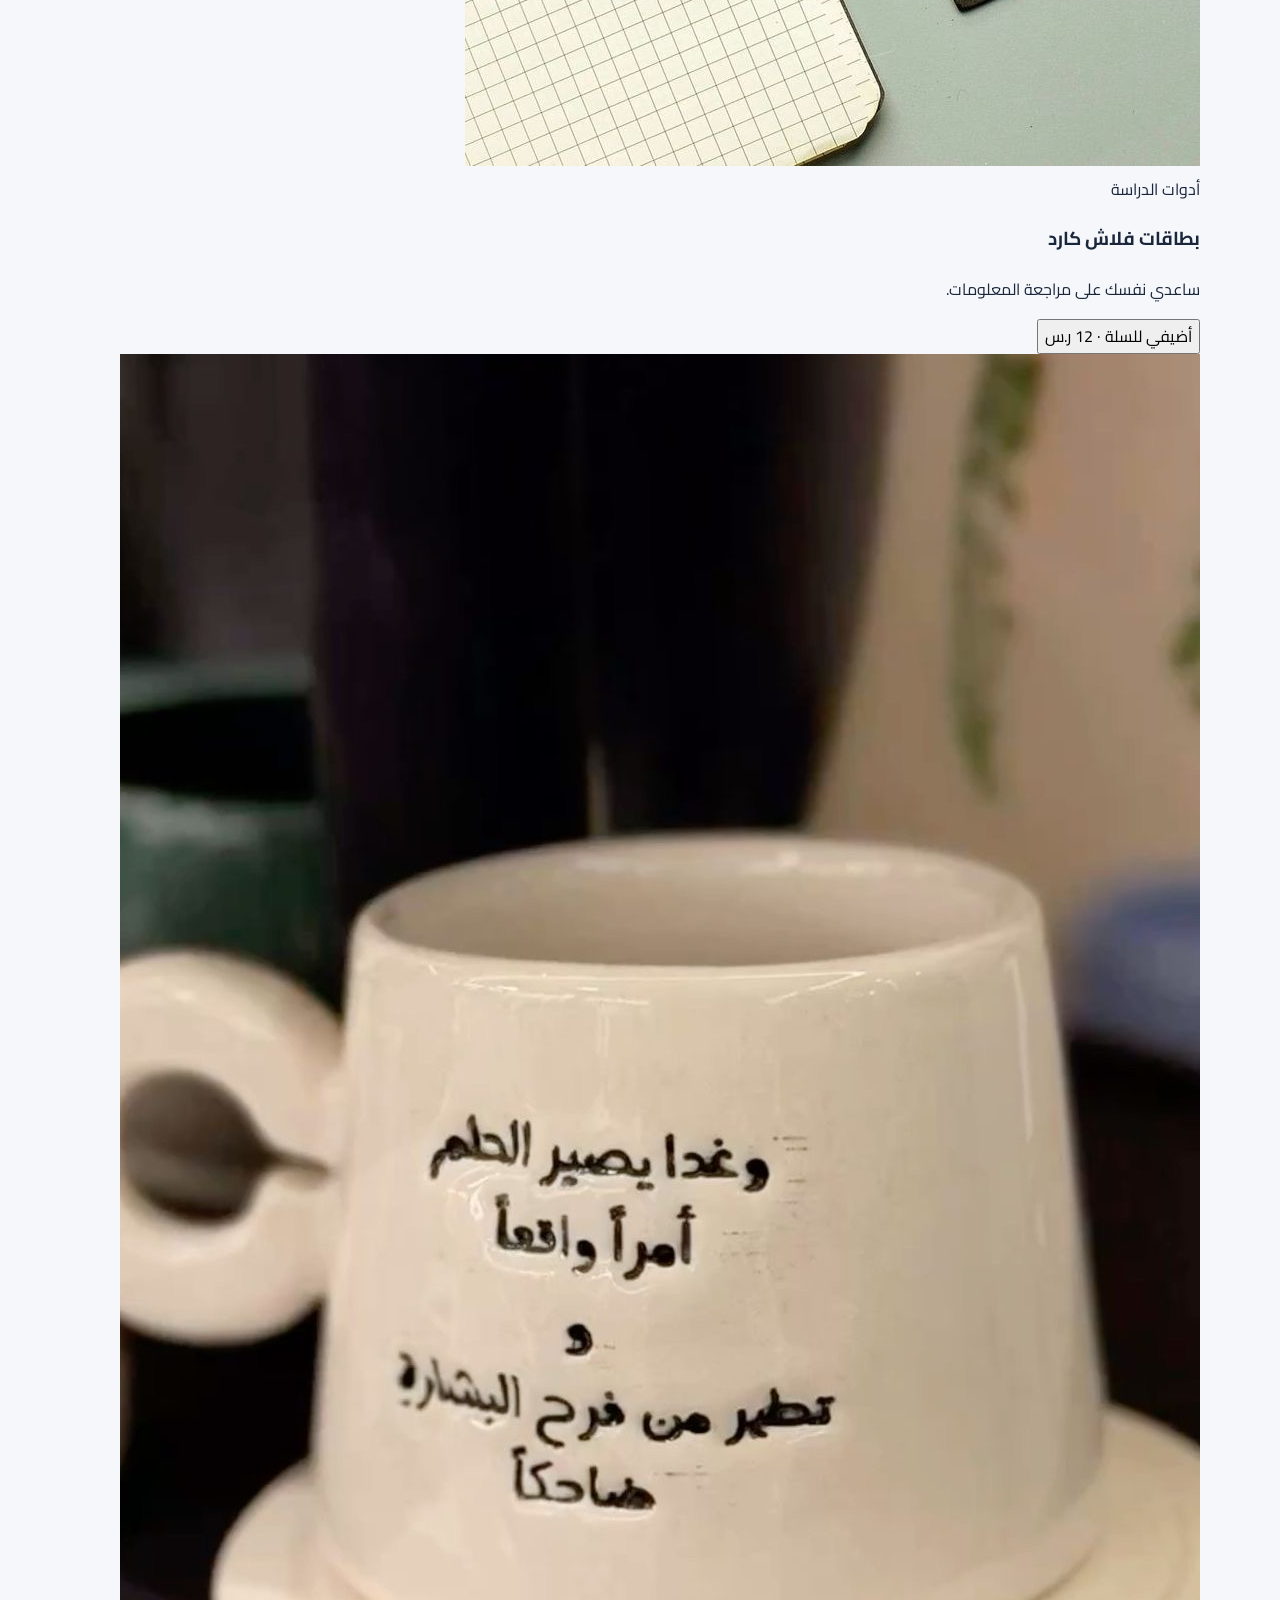
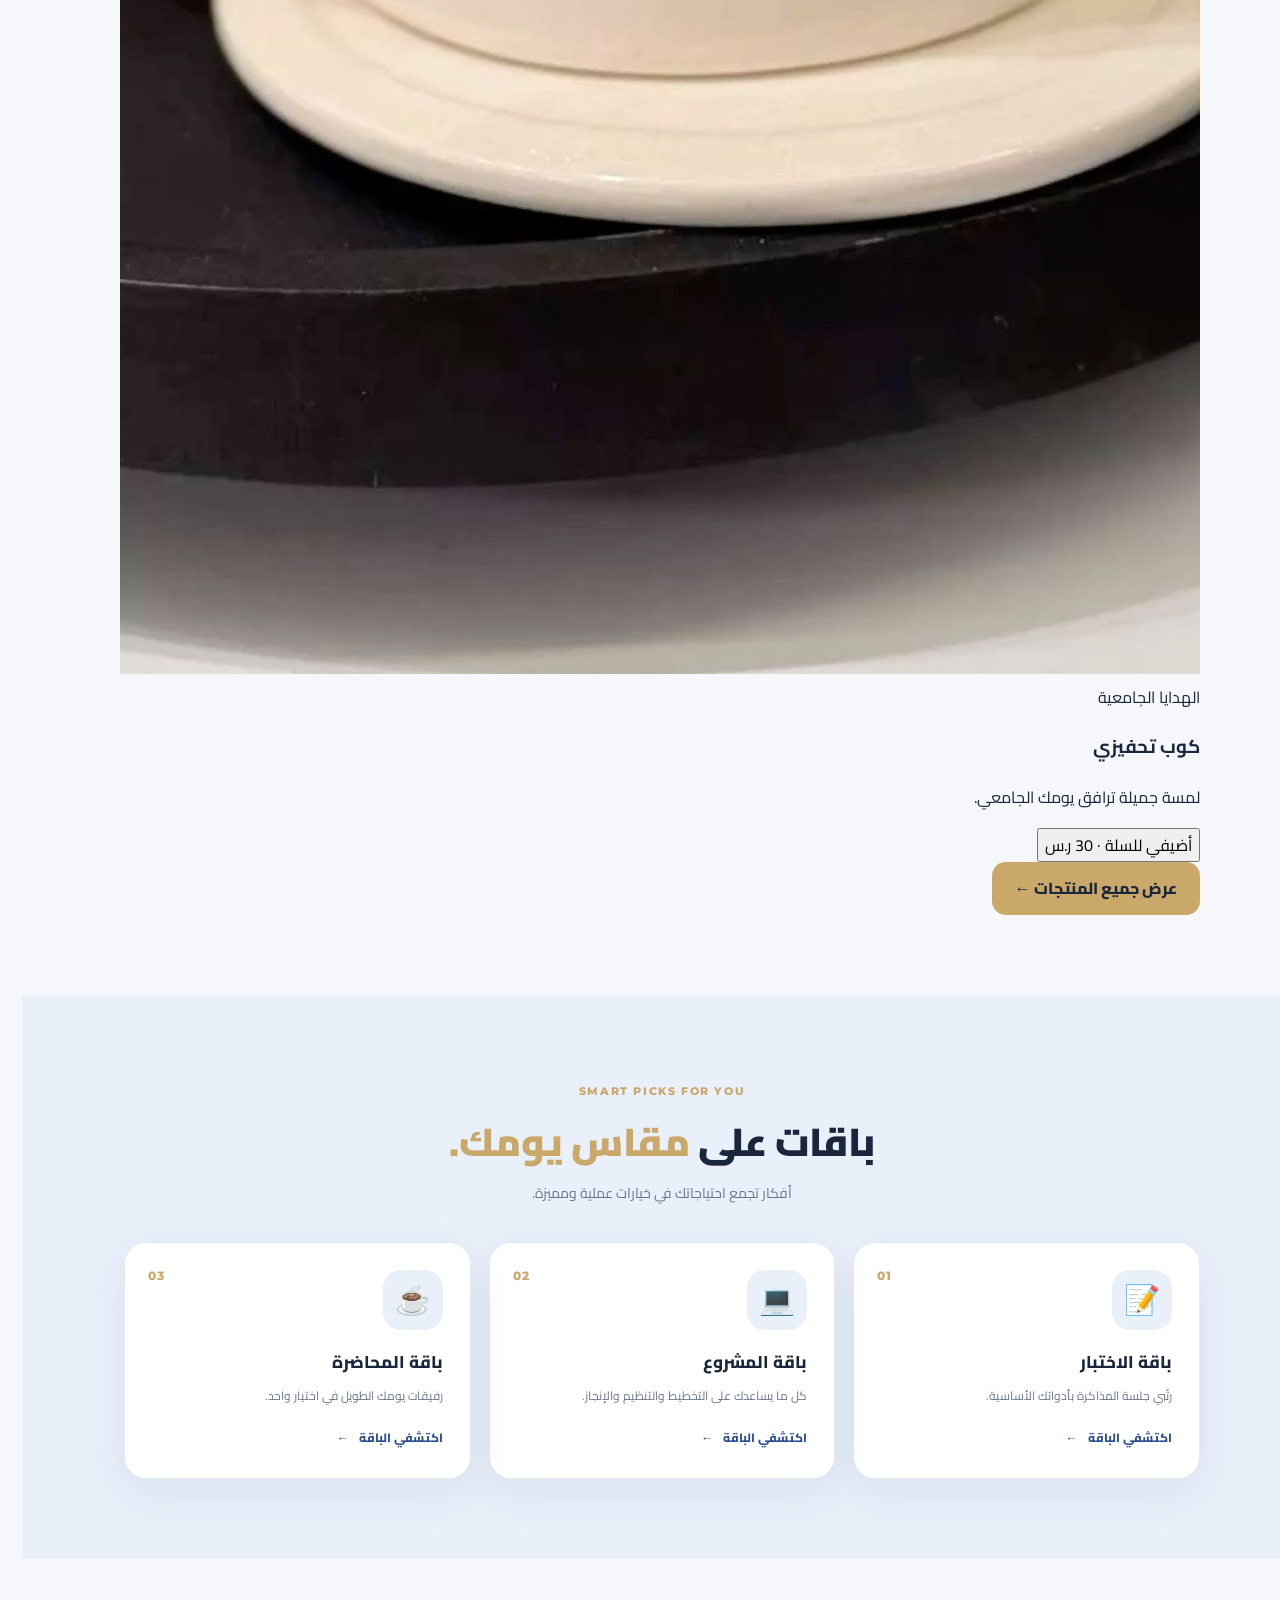
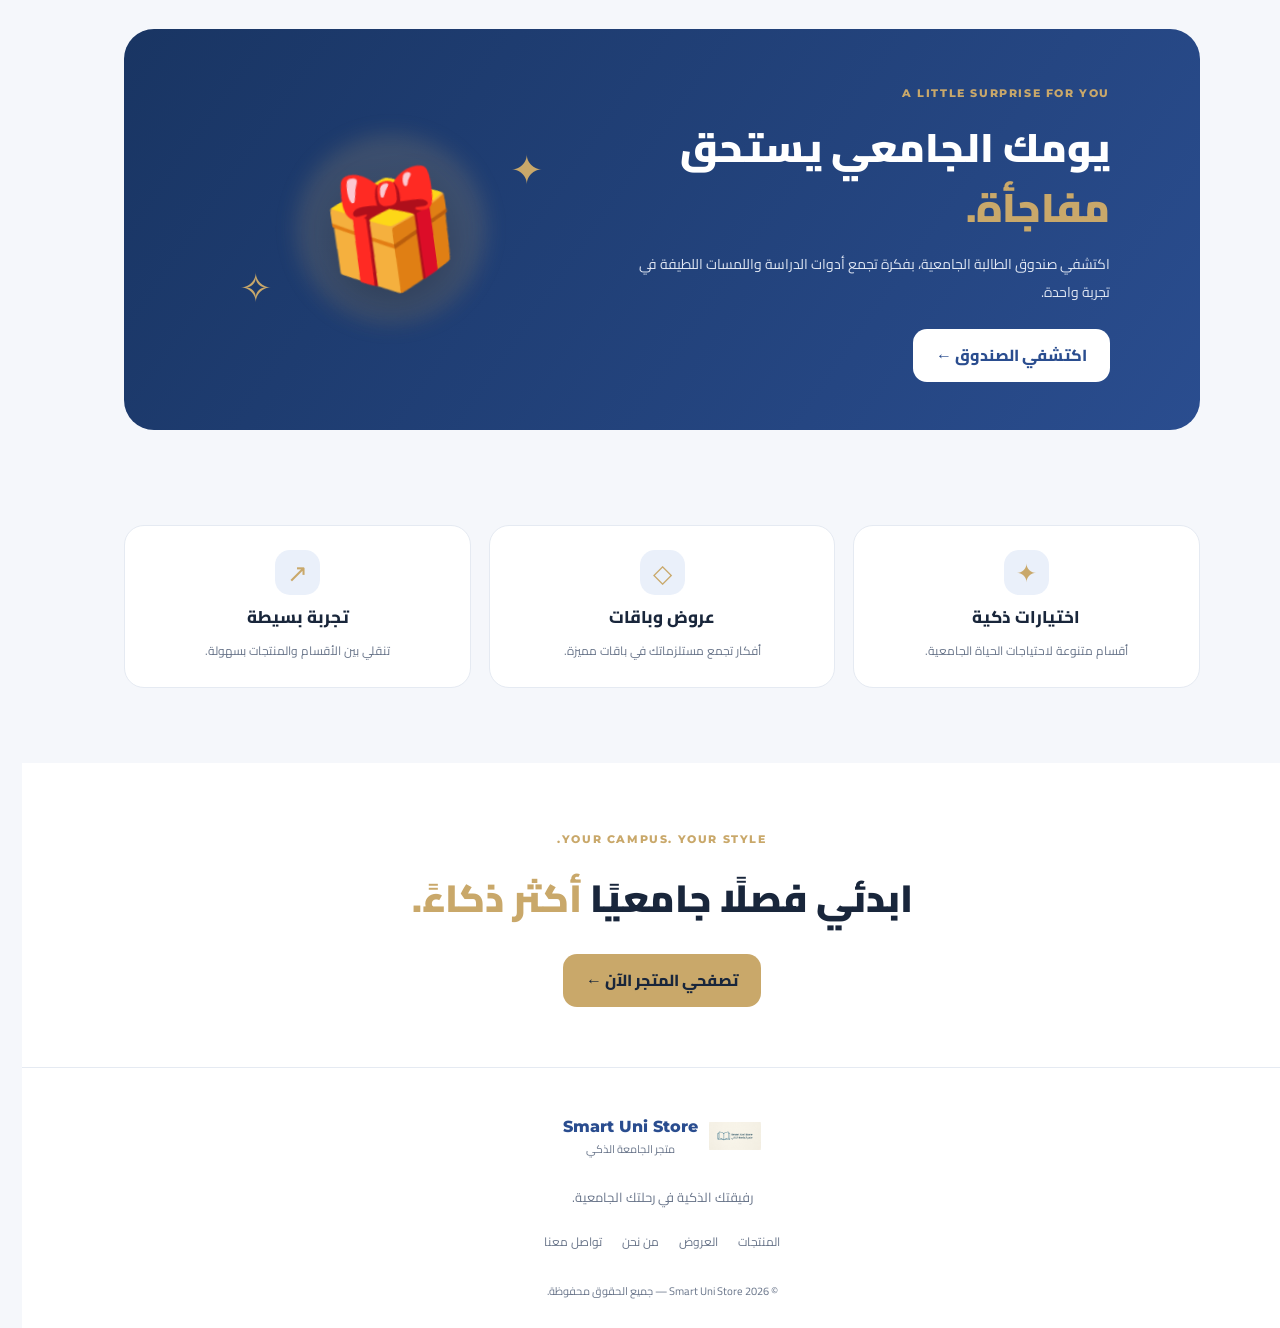
==== commit 7e7d04de: "Update index.html" ====
--- a/index.html
+++ b/index.html
@@ -336,81 +336,3 @@
 </body>
 </html>
 
-/* ترتيب بطاقات المنتجات في الصفحة الرئيسية */
-.products-section .product-grid {
-  display: grid;
-  grid-template-columns: repeat(3, minmax(0, 1fr));
-  gap: 24px;
-  align-items: stretch;
-}
-
-.products-section .product-card {
-  min-width: 0;
-  overflow: hidden;
-  display: flex;
-  flex-direction: column;
-  height: 100%;
-  padding: 14px;
-  border-radius: 18px;
-  box-sizing: border-box;
-}
-
-.products-section .product-card > img {
-  display: block;
-  width: 100%;
-  height: 220px;
-  object-fit: contain;
-  background: #f7f7f7;
-  border-radius: 12px;
-}
-
-.products-section .product-info {
-  display: flex;
-  flex: 1;
-  flex-direction: column;
-  gap: 8px;
-  padding-top: 14px;
-}
-
-.products-section .product-info h3 {
-  margin: 4px 0;
-  line-height: 1.6;
-}
-
-.products-section .product-info p {
-  line-height: 1.8;
-}
-
-.products-section .product-info .add-cart {
-  width: 100%;
-  margin-top: auto;
-}
-
-@media (max-width: 700px) {
-  .products-section .product-grid {
-    grid-template-columns: repeat(2, minmax(0, 1fr));
-    gap: 14px;
-  }
-
-  .products-section .product-card {
-    padding: 9px;
-  }
-
-  .products-section .product-card > img {
-    height: 150px;
-  }
-
-  .products-section .product-info h3 {
-    font-size: 16px;
-  }
-}
-
-@media (max-width: 360px) {
-  .products-section .product-grid {
-    grid-template-columns: 1fr;
-  }
-
-  .products-section .product-card > img {
-    height: 220px;
-  }
-}
